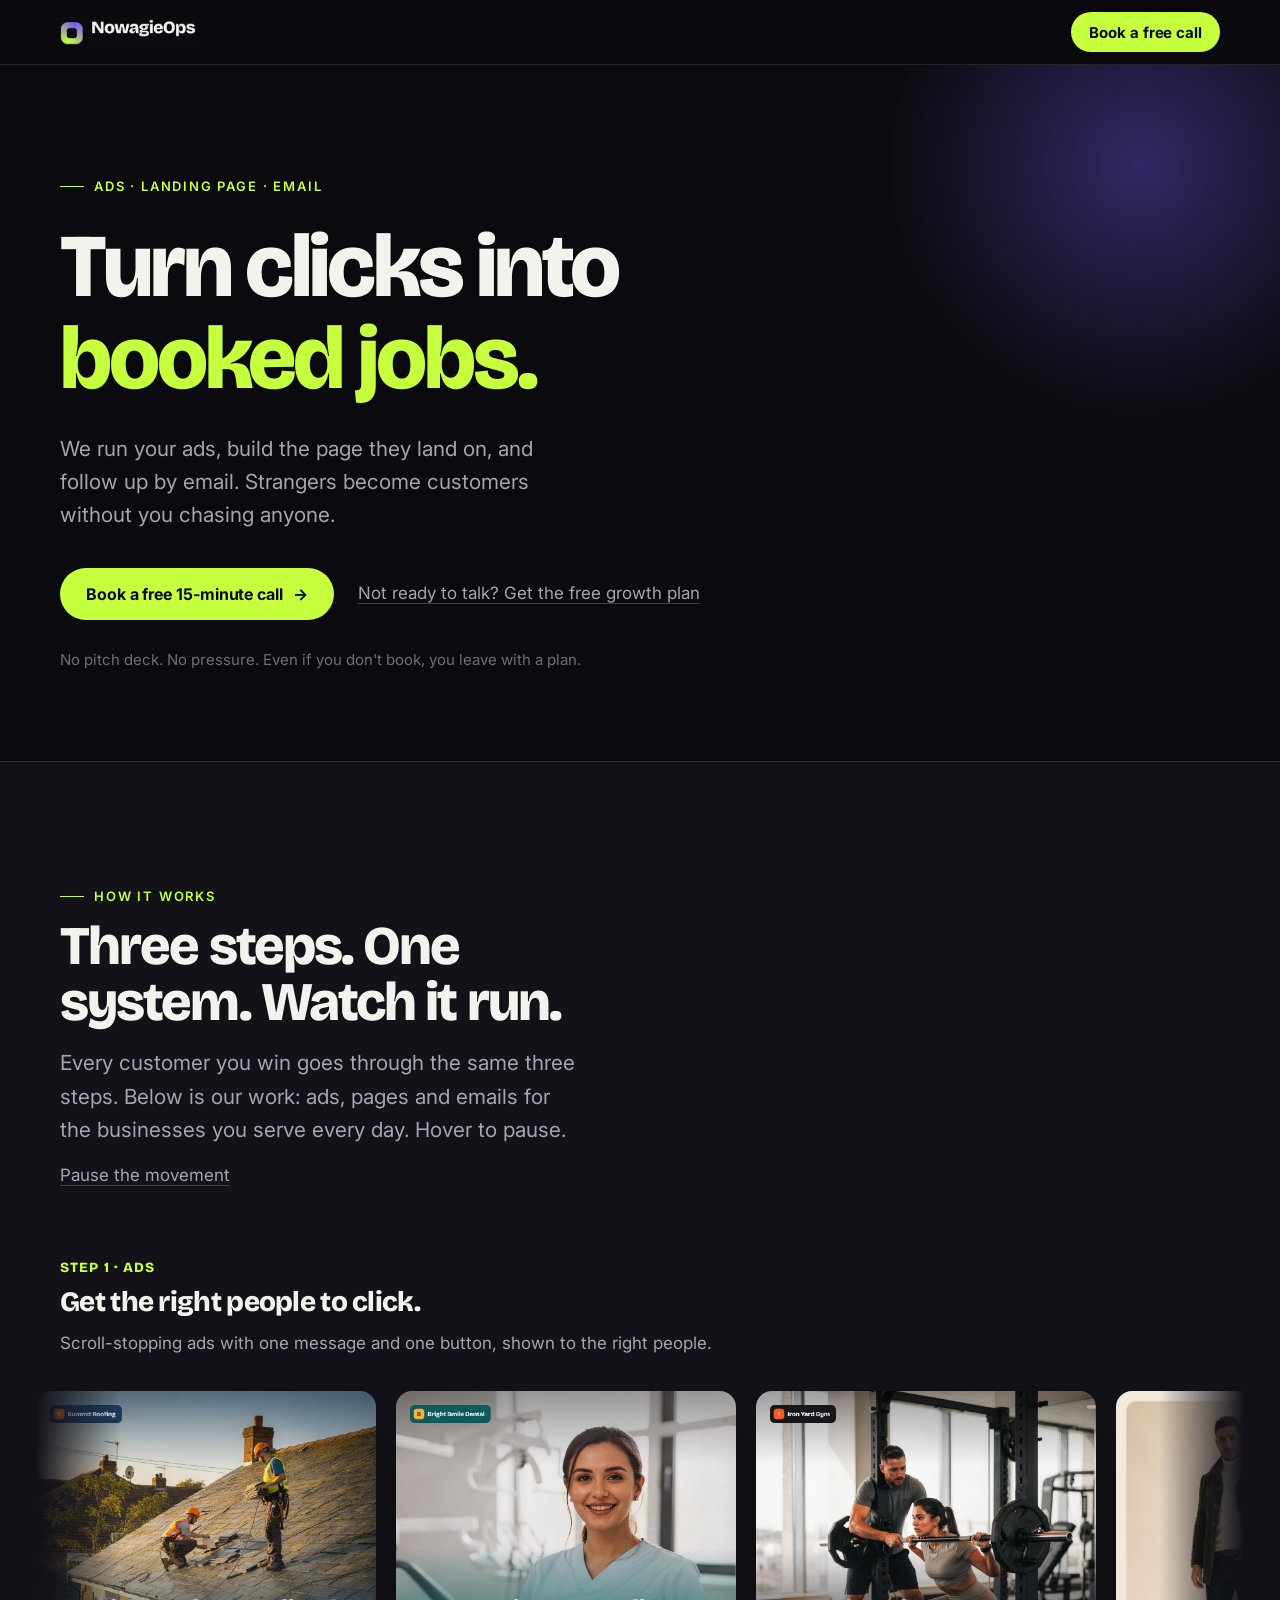
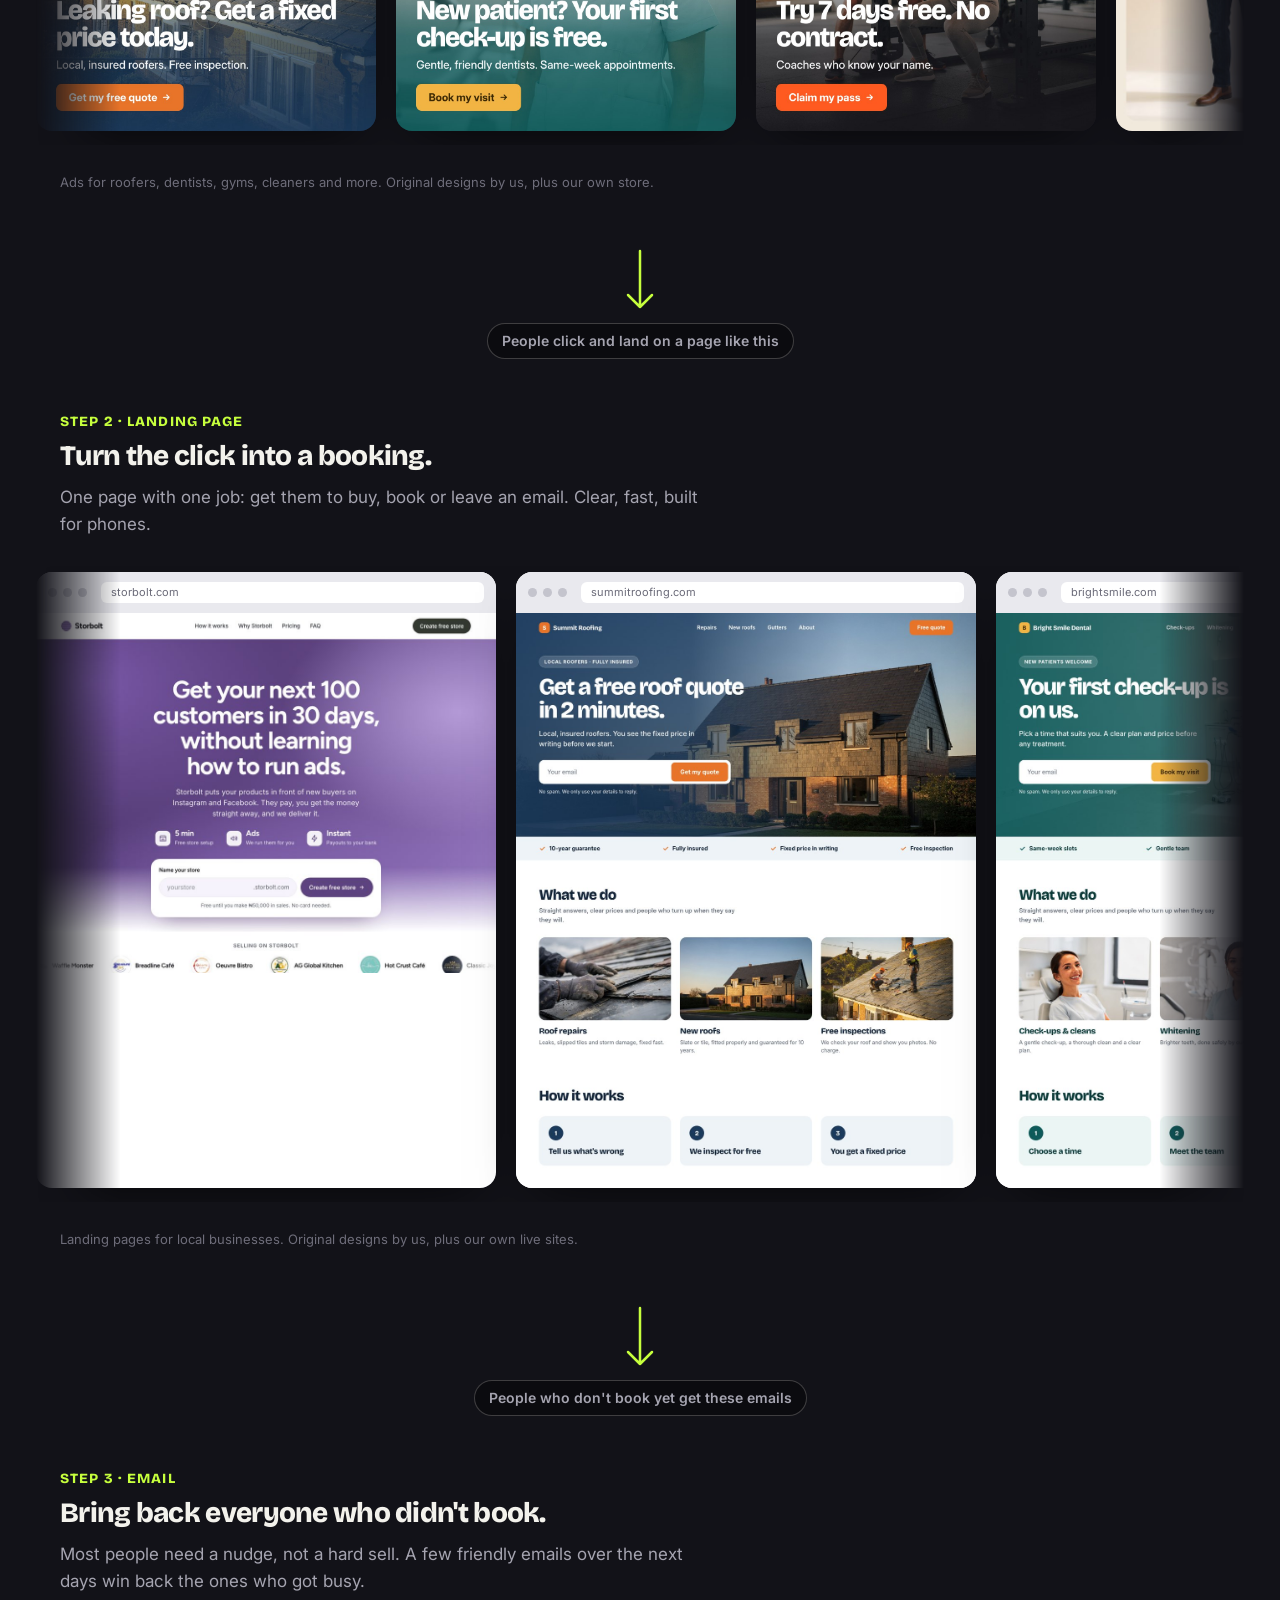
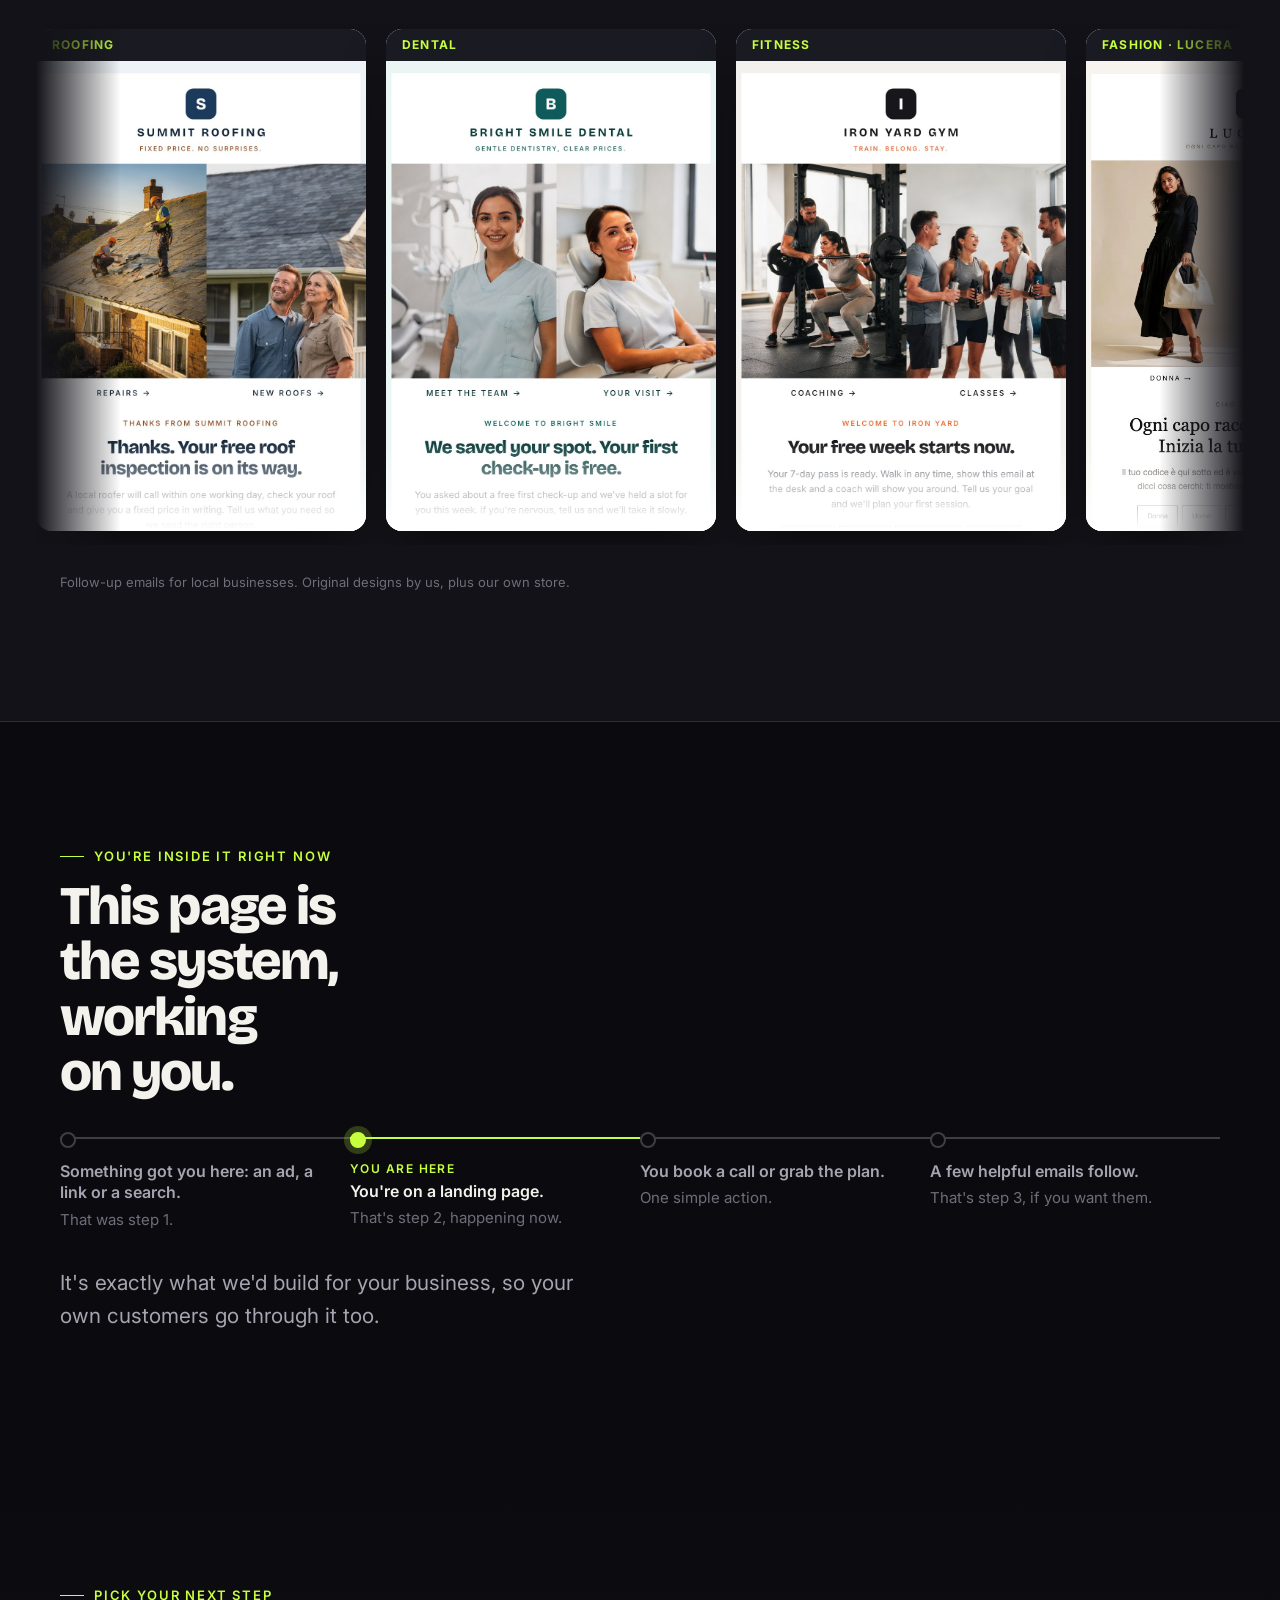
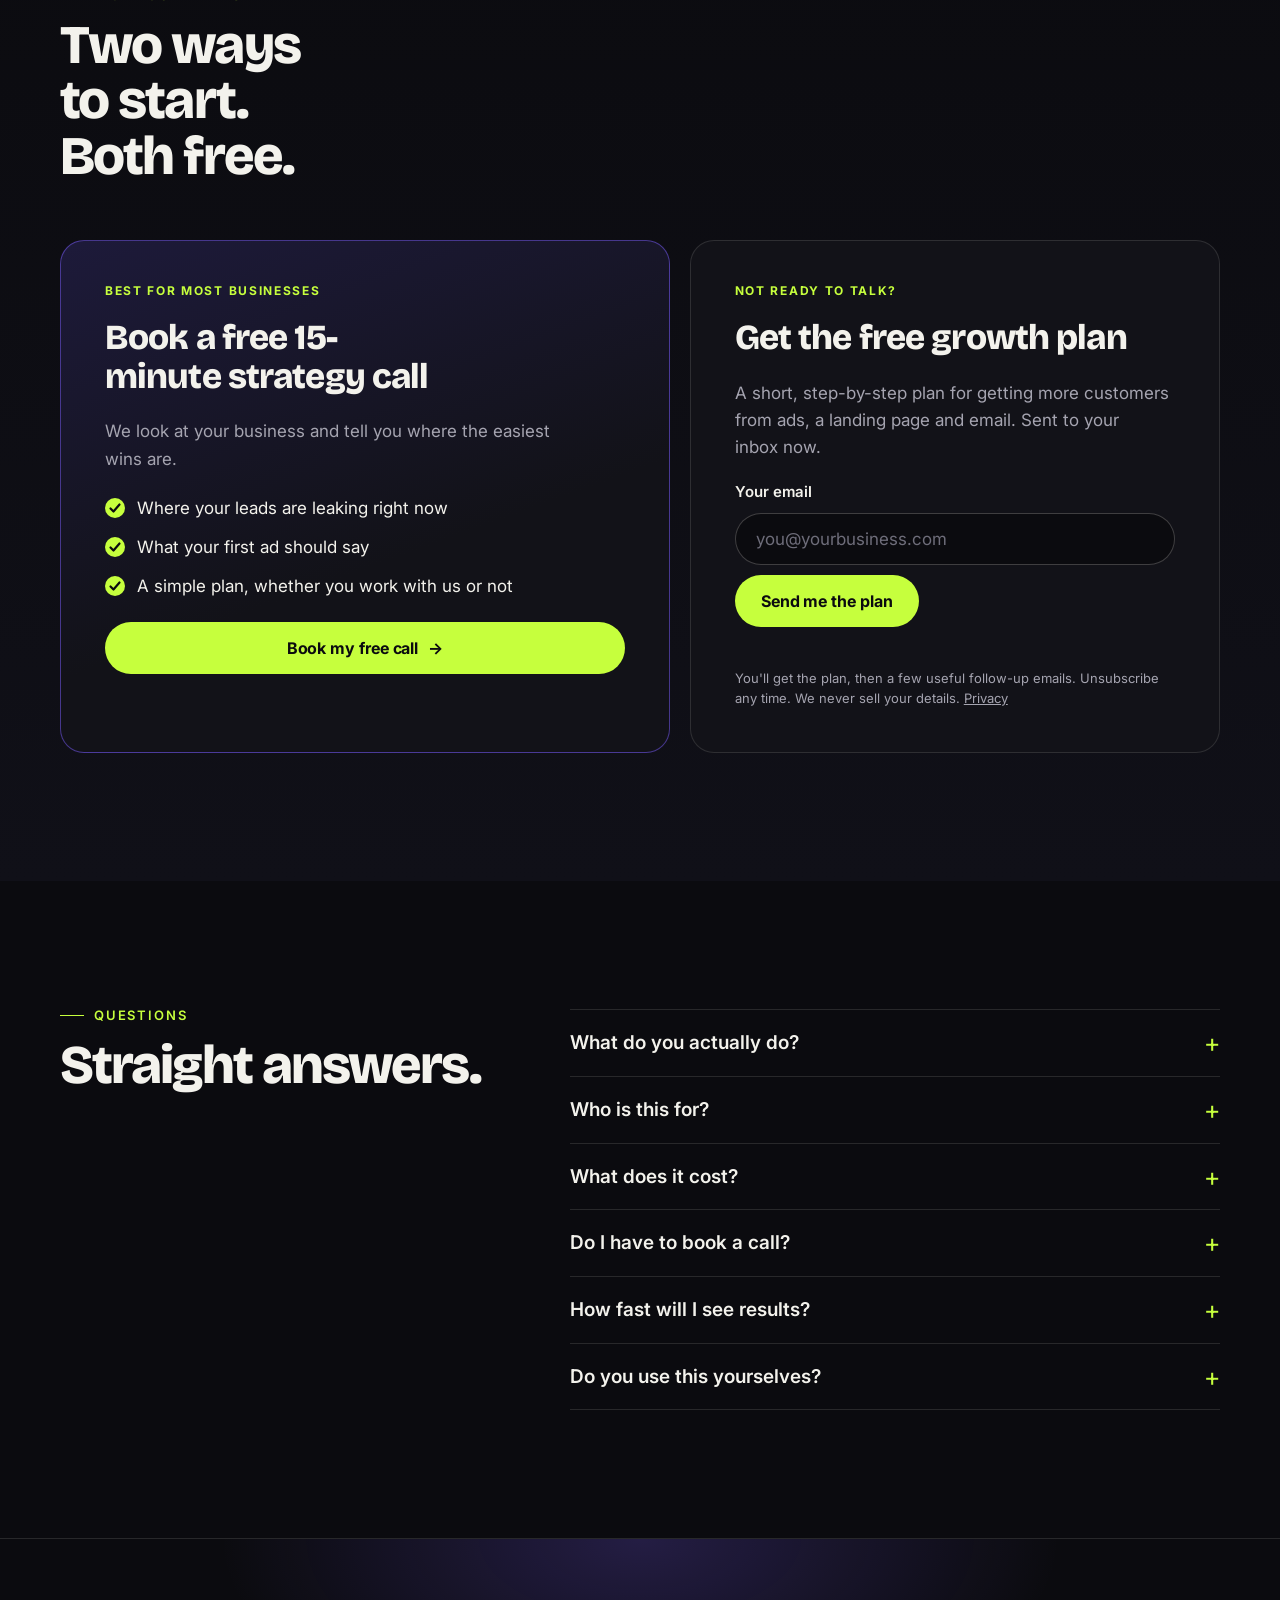
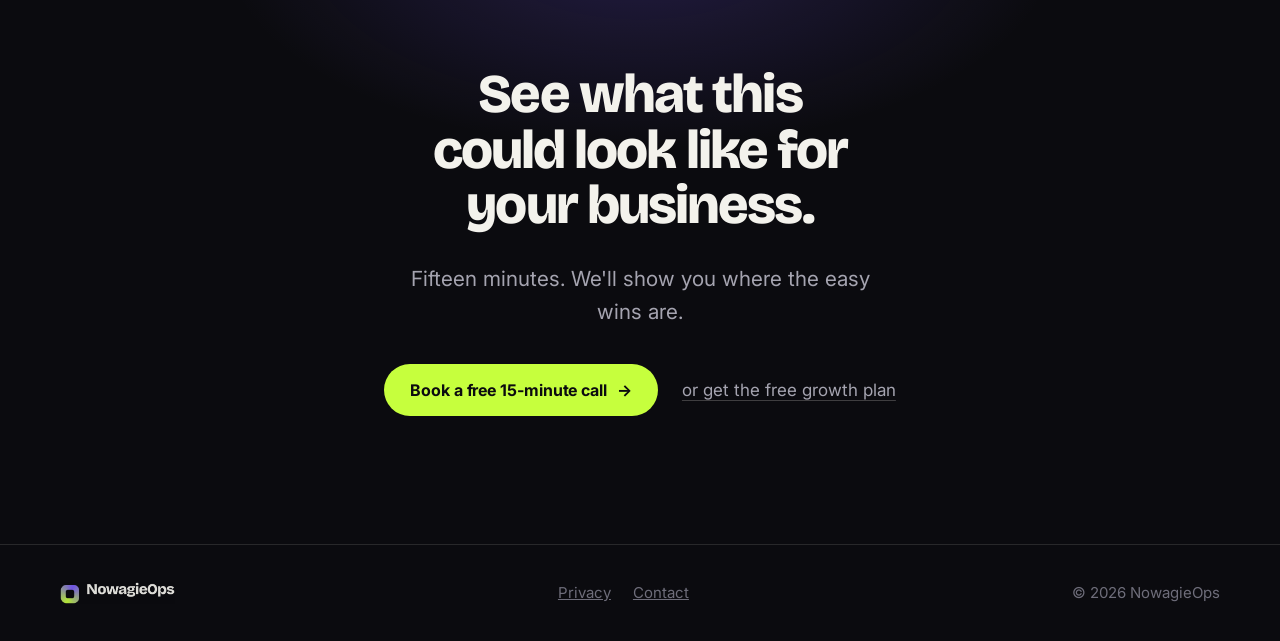
==== index.html @ a72abcc2 "Cache-bust CSS/JS/images so browsers stop getting stale cached files Co-Authored-By: Claude Sonnet 5" ====
<!doctype html>
<html lang="en">
<head>
<meta charset="utf-8">
<meta name="viewport" content="width=device-width, initial-scale=1">
<title>NowagieOps — Turn clicks into booked jobs</title>
<meta name="description" content="We run your ads, build the page people land on, and follow up by email, so strangers become booked customers. Book a free 15-minute strategy call or get the free growth plan.">
<meta name="theme-color" content="#0B0B0F">
<meta property="og:title" content="NowagieOps — Turn clicks into booked jobs">
<meta property="og:description" content="Ads, landing page and email follow-up, built as one system for local and service businesses.">
<meta property="og:type" content="website">
<meta property="og:image" content="https://nowagieops.com/assets/og.png">
<meta name="twitter:card" content="summary_large_image">
<link rel="icon" type="image/png" href="assets/favicon.png">
<link rel="apple-touch-icon" href="assets/apple-touch-icon.png">
<link rel="preload" href="assets/fonts/Bricolage.woff2" as="font" type="font/woff2" crossorigin>
<link rel="stylesheet" href="styles.css?v=20261122a">
</head>
<body>

<header class="top">
  <div class="wrap">
    <a class="logo" href="#top" aria-label="NowagieOps home"><img src="assets/logo-wide.png" alt="NowagieOps" width="136" height="26"></a>
    <button class="btn btn--lime btn--sm" data-book>Book a free call</button>
  </div>
</header>

<main id="top">

<section class="hero">
  <div class="wrap">
    <span class="eyebrow"><i></i>Ads · Landing page · Email</span>
    <h1>Turn clicks into <span class="hl">booked jobs.</span></h1>
    <p class="lede">We run your ads, build the page they land on, and follow up by email. Strangers become customers without you chasing anyone.</p>
    <div class="cta-row">
      <button class="btn btn--lime" data-book>Book a free 15-minute call <span aria-hidden="true">→</span></button>
      <a class="link" href="#plan" data-plan-link>Not ready to talk? Get the free growth plan</a>
    </div>
    <p class="micro">No pitch deck. No pressure. Even if you don't book, you leave with a plan.</p>
  </div>
</section>

<section class="flow" id="flow">
  <div class="wrap">
    <div class="flow-head rv">
      <span class="eyebrow"><i></i>How it works</span>
      <h2>Three steps. One system. Watch it run.</h2>
      <p class="lede">Every customer you win goes through the same three steps. Below is our work: ads, pages and emails for the businesses you serve every day. Hover to pause.</p>
      <button class="link motion-toggle" type="button" id="motion" aria-pressed="false">Pause the movement</button>
    </div>

    <div class="stage rv">
      <div class="stage-head">
        <span class="num">STEP 1 · ADS</span>
        <h3>Get the right people to click.</h3>
        <p>Scroll-stopping ads with one message and one button, shown to the right people.</p>
      </div>
      <div class="marquee" role="group" aria-label="Examples of ads we build"><div class="track" id="ads" style="--dur:90s"></div></div>
      <p class="fine">Ads for roofers, dentists, gyms, cleaners and more. Original designs by us, plus our own store.</p>
    </div>

    <div class="connector" aria-hidden="true">
      <svg viewBox="0 0 36 64"><path d="M18 2 V58 M6 46 L18 58 L30 46"/></svg>
      <span>People click and land on a page like this</span>
    </div>

    <div class="stage rv">
      <div class="stage-head">
        <span class="num">STEP 2 · LANDING PAGE</span>
        <h3>Turn the click into a booking.</h3>
        <p>One page with one job: get them to buy, book or leave an email. Clear, fast, built for phones.</p>
      </div>
      <div class="marquee" role="group" aria-label="Examples of landing pages we build"><div class="track" id="pages" style="--dur:105s"></div></div>
      <p class="fine">Landing pages for local businesses. Original designs by us, plus our own live sites.</p>
    </div>

    <div class="connector" aria-hidden="true">
      <svg viewBox="0 0 36 64"><path d="M18 2 V58 M6 46 L18 58 L30 46"/></svg>
      <span>People who don't book yet get these emails</span>
    </div>

    <div class="stage rv">
      <div class="stage-head">
        <span class="num">STEP 3 · EMAIL</span>
        <h3>Bring back everyone who didn't book.</h3>
        <p>Most people need a nudge, not a hard sell. A few friendly emails over the next days win back the ones who got busy.</p>
      </div>
      <div class="marquee" role="group" aria-label="Examples of follow-up emails we write"><div class="track" id="emails" style="--dur:95s"></div></div>
      <p class="fine">Follow-up emails for local businesses. Original designs by us, plus our own store.</p>
    </div>
  </div>
</section>

<section class="here">
  <div class="wrap">
    <div class="rv" style="display:grid;gap:16px;max-width:30ch">
      <span class="eyebrow"><i></i>You're inside it right now</span>
      <h2>This page is the system, working on you.</h2>
    </div>
    <ol class="trail rv">
      <li>Something got you here: an ad, a link or a search.<small>That was step 1.</small></li>
      <li class="you"><em>You are here</em>You're on a landing page.<small>That's step 2, happening now.</small></li>
      <li>You book a call or grab the plan.<small>One simple action.</small></li>
      <li>A few helpful emails follow.<small>That's step 3, if you want them.</small></li>
    </ol>
    <p class="lede rv">It's exactly what we'd build for your business, so your own customers go through it too.</p>
  </div>
</section>

<section class="offer" id="start">
  <div class="wrap">
    <div class="offer-head rv">
      <span class="eyebrow"><i></i>Pick your next step</span>
      <h2>Two ways to start. Both free.</h2>
    </div>
    <div class="offer-grid">
      <article class="card card--main rv">
        <span class="tag">Best for most businesses</span>
        <h3>Book a free 15-minute strategy call</h3>
        <p>We look at your business and tell you where the easiest wins are.</p>
        <ul class="ticks">
          <li>Where your leads are leaking right now</li>
          <li>What your first ad should say</li>
          <li>A simple plan, whether you work with us or not</li>
        </ul>
        <button class="btn btn--lime" data-book>Book my free call <span aria-hidden="true">→</span></button>
      </article>

      <article class="card rv" id="plan">
        <span class="tag">Not ready to talk?</span>
        <h3>Get the free growth plan</h3>
        <p>A short, step-by-step plan for getting more customers from ads, a landing page and email. Sent to your inbox now.</p>
        <form class="form" data-form="growth-plan" novalidate>
          <label for="email-plan">Your email</label>
          <div class="field">
            <input id="email-plan" name="email" type="email" inputmode="email" autocomplete="email" placeholder="you@yourbusiness.com" required>
            <input class="hp" type="text" name="website" tabindex="-1" autocomplete="off" aria-hidden="true">
            <button class="btn btn--lime" type="submit">Send me the plan</button>
          </div>
          <p class="err" role="alert" aria-live="polite"></p>
          <p class="fine">You'll get the plan, then a few useful follow-up emails. Unsubscribe any time. We never sell your details. <a href="privacy.html">Privacy</a></p>
        </form>
      </article>
    </div>
  </div>
</section>

<section class="faq">
  <div class="wrap">
    <div class="rv" style="display:grid;gap:16px;align-content:start">
      <span class="eyebrow"><i></i>Questions</span>
      <h2>Straight answers.</h2>
    </div>
    <div class="rv">
      <details><summary>What do you actually do?</summary><p>We run the three things that bring in customers online: the ads, the page people land on, and the emails that follow up. You get one team and one plan instead of three separate freelancers.</p></details>
      <details><summary>Who is this for?</summary><p>Local and service businesses that want more booked calls or jobs: trades, clinics, salons, coaches, cleaners, agencies and similar.</p></details>
      <details><summary>What does it cost?</summary><p>The call and the growth plan are free. If we work together, we'll quote after we understand your business, so you only pay for what fits.</p></details>
      <details><summary>Do I have to book a call?</summary><p>No. If you'd rather start on your own, the free growth plan walks you through it. Many people read it first and book later.</p></details>
      <details><summary>How fast will I see results?</summary><p>Ads can bring people in within days. The page and the emails get better over the following weeks as we learn what works. We'll be honest about what to expect on the call, and we won't promise numbers we can't back up.</p></details>
      <details><summary>Do you use this yourselves?</summary><p>Yes. We run the same system on our own brands.</p></details>
    </div>
  </div>
</section>

<section class="final">
  <div class="wrap">
    <h2>See what this could look like for your business.</h2>
    <p class="lede">Fifteen minutes. We'll show you where the easy wins are.</p>
    <div class="cta-row">
      <button class="btn btn--lime" data-book>Book a free 15-minute call <span aria-hidden="true">→</span></button>
      <a class="link" href="#plan" data-plan-link>or get the free growth plan</a>
    </div>
  </div>
</section>

</main>

<footer>
  <div class="wrap">
    <img src="assets/logo-wide.png" alt="NowagieOps" width="130" height="25">
    <nav aria-label="Footer"><a href="privacy.html">Privacy</a><a id="contact" href="mailto:hello@nowagieops.com">Contact</a></nav>
    <span>© 2026 NowagieOps</span>
  </div>
</footer>

<div class="stick" id="stick"><button class="btn btn--lime" data-book>Book a free 15-minute call</button></div>

<div class="modal" id="modal" hidden role="dialog" aria-modal="true" aria-labelledby="modal-t">
  <div class="modal-card">
    <button class="modal-x" type="button" data-close aria-label="Close">×</button>
    <span class="tag eyebrow"><i></i>Free 15-minute call</span>
    <h3 id="modal-t">Leave your email and we'll send you times.</h3>
    <form class="form" data-form="call-request" novalidate>
      <label for="email-call">Your email</label>
      <div class="field">
        <input id="email-call" name="email" type="email" inputmode="email" autocomplete="email" placeholder="you@yourbusiness.com" required>
        <input class="hp" type="text" name="website" tabindex="-1" autocomplete="off" aria-hidden="true">
        <button class="btn btn--lime" type="submit">Send me times</button>
      </div>
      <p class="err" role="alert" aria-live="polite"></p>
      <p class="fine">We'll reply with a few times that suit you. <a href="privacy.html">Privacy</a></p>
    </form>
  </div>
</div>

<script src="config.js?v=20261122a"></script>
<script src="app.js?v=20261122a" defer></script>
</body>
</html>
---- styles.css ----
/* NowagieOps — dark, calm, one bright action colour. */
@font-face { font-family: "Bricolage"; src: url("assets/fonts/Bricolage.woff2") format("woff2"); font-weight: 200 800; font-stretch: 75% 100%; font-display: swap; }
@font-face { font-family: "Inter"; src: url("assets/fonts/Inter.woff2") format("woff2"); font-weight: 100 900; font-display: swap; }

:root {
  --bg: #0B0B0F; --bg-2: #121218; --bg-3: #1A1A22;
  --line: rgba(243, 242, 236, .12); --line-2: rgba(243, 242, 236, .22);
  --text: #F3F2EC; --muted: #A5A4B0; --faint: #6E6D7A;
  --violet: #7B5CFF; --lime: #C6FF3D; --lime-ink: #0B0B0F;
  --r-s: 10px; --r-m: 16px; --r-l: 24px;
  --gutter: 24px; --max: 1160px;
  --display: "Bricolage", "Arial Black", system-ui, sans-serif;
  --body: "Inter", system-ui, -apple-system, "Segoe UI", sans-serif;
}
* { box-sizing: border-box; }
html { scroll-behavior: smooth; -webkit-text-size-adjust: 100%; }
body { margin: 0; background: var(--bg); color: var(--text); font: 400 1.0625rem/1.6 var(--body); -webkit-font-smoothing: antialiased; text-rendering: optimizeLegibility; }
img, svg { display: block; max-width: 100%; }
a { color: inherit; }
button, input { font: inherit; color: inherit; }
:focus-visible { outline: 3px solid var(--lime); outline-offset: 3px; border-radius: 6px; }
.sr { position: absolute; width: 1px; height: 1px; overflow: hidden; clip: rect(0 0 0 0); white-space: nowrap; }
.wrap { width: min(var(--max), 100% - var(--gutter) * 2); margin-inline: auto; }

/* top bar */
.top { position: sticky; top: 0; z-index: 50; backdrop-filter: blur(14px); background: rgba(11, 11, 15, .72); border-bottom: 1px solid var(--line); }
.top .wrap { display: flex; align-items: center; justify-content: space-between; height: 64px; }
.logo img { height: 26px; width: auto; }

/* buttons */
.btn { display: inline-flex; align-items: center; justify-content: center; gap: 10px; min-height: 52px; padding: 0 26px; border-radius: 999px; border: 0; cursor: pointer; text-decoration: none; font: 700 1rem/1 var(--body); letter-spacing: -.005em; transition: transform .18s ease, box-shadow .18s ease, background .18s ease; white-space: nowrap; }
.btn--lime { background: var(--lime); color: var(--lime-ink); box-shadow: 0 0 0 0 rgba(198, 255, 61, .5); }
.btn--lime:hover { transform: translateY(-2px); box-shadow: 0 10px 40px -8px rgba(198, 255, 61, .55); }
.btn--ghost { background: transparent; color: var(--text); border: 1px solid var(--line-2); }
.btn--ghost:hover { border-color: var(--text); }
.btn--sm { min-height: 40px; padding: 0 18px; font-size: .9375rem; }
.btn[disabled] { opacity: .6; cursor: wait; transform: none; }
.link { background: none; border: 0; padding: 0; cursor: pointer; color: var(--muted); text-decoration: underline; text-underline-offset: 4px; text-decoration-color: var(--line-2); }
.link:hover { color: var(--text); text-decoration-color: var(--text); }

/* type */
.eyebrow { display: inline-flex; align-items: center; gap: 10px; font: 600 .8125rem/1 var(--body); letter-spacing: .14em; text-transform: uppercase; color: var(--lime); }
.eyebrow i { width: 24px; height: 1px; background: currentColor; display: block; }
h1, h2, h3 { font-family: var(--display); font-weight: 800; letter-spacing: -.035em; line-height: 1.02; margin: 0; text-wrap: balance; }
h1 { font-size: clamp(2.7rem, 7.2vw, 5.6rem); }
h2 { font-size: clamp(2rem, 4.6vw, 3.4rem); }
h3 { font-size: clamp(1.35rem, 2.4vw, 1.75rem); letter-spacing: -.025em; line-height: 1.1; }
p { margin: 0; text-wrap: pretty; }
.lede { font-size: clamp(1.125rem, 1.7vw, 1.3rem); color: var(--muted); max-width: 40ch; }
.hl { color: var(--lime); }

section { padding-block: clamp(72px, 10vw, 128px); }

/* hero */
.hero { padding-block: clamp(56px, 9vw, 120px) clamp(48px, 7vw, 96px); position: relative; overflow: hidden; }
.hero::before { content: ""; position: absolute; width: 720px; height: 720px; right: -220px; top: -260px; background: radial-gradient(closest-side, rgba(123, 92, 255, .35), transparent 70%); pointer-events: none; }
.hero .wrap { position: relative; display: grid; gap: 28px; }
.hero h1 { max-width: 13ch; }
.cta-row { display: flex; flex-wrap: wrap; align-items: center; gap: 14px 24px; margin-top: 8px; }
.micro { font-size: .9375rem; color: var(--faint); }

/* flow */
.flow { background: var(--bg-2); border-block: 1px solid var(--line); }
.flow-head { display: grid; gap: 16px; margin-bottom: clamp(40px, 6vw, 72px); max-width: 52ch; }
.stage { display: grid; gap: 28px; }
.stage-head { display: grid; gap: 12px; max-width: 60ch; }
.stage-head .num { font: 800 .875rem/1 var(--display); letter-spacing: .08em; color: var(--lime); }
.stage-head p { color: var(--muted); }
.marquee { overflow: hidden; margin-inline: calc(var(--gutter) * -1); mask-image: linear-gradient(90deg, transparent, #000 7%, #000 93%, transparent); -webkit-mask-image: linear-gradient(90deg, transparent, #000 7%, #000 93%, transparent); }
.track { display: flex; gap: 20px; width: max-content; animation: slide var(--dur, 80s) linear infinite; padding: 6px 0 14px; }
.marquee:hover .track, .marquee:focus-within .track, .paused .track { animation-play-state: paused; }
@keyframes slide { to { transform: translateX(calc(-50% - 10px)); } }
.motion-toggle { justify-self: start; }

/* connector arrow */
.connector { display: flex; flex-direction: column; align-items: center; gap: 10px; padding-block: clamp(36px, 5vw, 56px); color: var(--lime); }
.connector svg { width: 36px; height: 64px; overflow: visible; }
.connector path { stroke: currentColor; stroke-width: 2.5; fill: none; stroke-linecap: round; stroke-linejoin: round; stroke-dasharray: 110; stroke-dashoffset: 110; transition: stroke-dashoffset 1s ease .1s; }
.connector.in path { stroke-dashoffset: 0; }
.connector span { font: 600 .875rem/1.3 var(--body); color: var(--muted); text-align: center; padding: 8px 14px; border: 1px solid var(--line-2); border-radius: 999px; background: var(--bg); }

/* mock ad */
.ad { flex: none; width: 268px; background: #fff; color: #14141a; border-radius: var(--r-m); overflow: hidden; box-shadow: 0 18px 50px -20px rgba(0, 0, 0, .7); }
.ad-top { display: flex; align-items: center; gap: 10px; padding: 12px 14px; }
.ad-av { width: 34px; height: 34px; border-radius: 50%; display: grid; place-items: center; font: 800 .875rem/1 var(--display); color: #fff; background: var(--violet); }
.ad-top b { display: block; font: 600 .875rem/1.1 var(--body); }
.ad-top small { font: 400 .75rem/1.2 var(--body); color: #6a6a78; }
.ad-img { height: 220px; padding: 22px 20px; display: flex; flex-direction: column; justify-content: flex-end; gap: 8px; }
.ad-img h4 { margin: 0; font: 800 1.65rem/1.02 var(--display); letter-spacing: -.03em; }
.ad-img p { font: 500 .875rem/1.3 var(--body); opacity: .85; }
.ad-bot { display: flex; align-items: center; justify-content: space-between; gap: 10px; padding: 12px 14px; background: #f1f1f4; }
.ad-bot span { font: 600 .8125rem/1.2 var(--body); color: #3a3a46; }
.ad-bot i { font: 700 .8125rem/1 var(--body); font-style: normal; background: #14141a; color: #fff; padding: 9px 14px; border-radius: 8px; }
.t-violet { background: var(--violet); color: #fff; }
.t-lime { background: var(--lime); color: #0B0B0F; }
.t-paper { background: #F3F2EC; color: #0B0B0F; }
.t-ink { background: #14141a; color: #F3F2EC; }
.t-mix { background: linear-gradient(160deg, #7B5CFF, #1a1450); color: #fff; }
.t-sun { background: linear-gradient(160deg, #C6FF3D, #6fd34f); color: #0B0B0F; }

/* mock landing page */
.lp { flex: none; width: 380px; background: #fff; color: #14141a; border-radius: var(--r-m); overflow: hidden; box-shadow: 0 18px 50px -20px rgba(0, 0, 0, .7); }
.lp-bar { display: flex; align-items: center; gap: 6px; padding: 10px 12px; background: #e9e9ee; }
.lp-bar i { width: 9px; height: 9px; border-radius: 50%; background: #c4c4cd; display: block; }
.lp-bar em { margin-left: 8px; flex: 1; background: #fff; border-radius: 6px; padding: 4px 10px; font: 400 .6875rem/1.2 var(--body); color: #6a6a78; font-style: normal; }
.lp-body { padding: 18px 22px 22px; display: grid; gap: 12px; }
.lp-nav { display: flex; justify-content: space-between; align-items: center; }
.lp-nav b { font: 800 .8125rem/1 var(--display); letter-spacing: -.02em; }
.lp-nav i { font: 700 .6875rem/1 var(--body); font-style: normal; background: #14141a; color: #fff; padding: 7px 10px; border-radius: 6px; }
.lp h4 { margin: 8px 0 0; font: 800 1.55rem/1.02 var(--display); letter-spacing: -.035em; }
.lp p { font: 400 .8125rem/1.45 var(--body); color: #55555f; }
.lp-form { display: flex; gap: 8px; margin-top: 2px; }
.lp-form span { flex: 1; border: 1px solid #d3d3da; border-radius: 8px; padding: 10px 12px; font: 400 .75rem/1 var(--body); color: #8a8a96; }
.lp-form b { background: var(--violet); color: #fff; border-radius: 8px; padding: 10px 14px; font: 700 .75rem/1 var(--body); display: grid; place-items: center; }
.lp-proof { display: flex; gap: 14px; font: 600 .6875rem/1 var(--body); color: #6a6a78; }
.lp-proof span::before { content: "✓ "; color: #3aa655; }

/* mock email */
.em { flex: none; width: 340px; background: #fff; color: #14141a; border-radius: var(--r-m); overflow: hidden; box-shadow: 0 18px 50px -20px rgba(0, 0, 0, .7); }
.em-day { display: flex; align-items: center; gap: 8px; padding: 10px 16px; background: var(--bg-3); color: var(--lime); font: 700 .75rem/1 var(--body); letter-spacing: .1em; text-transform: uppercase; }
.em-row { display: flex; gap: 12px; padding: 16px 16px 6px; }
.em-av { flex: none; width: 38px; height: 38px; border-radius: 50%; display: grid; place-items: center; font: 800 .9375rem/1 var(--display); color: #fff; background: var(--violet); }
.em-meta b { display: block; font: 700 .9375rem/1.25 var(--body); }
.em-meta small { font: 400 .75rem/1.3 var(--body); color: #6a6a78; }
.em p { padding: 4px 16px 18px 66px; font: 400 .8125rem/1.5 var(--body); color: #55555f; }

/* you are here */
.here .wrap { display: grid; gap: 36px; }
.trail { list-style: none; margin: 0; padding: 0; display: grid; grid-template-columns: repeat(4, 1fr); gap: 0; counter-reset: s; }
.trail li { position: relative; padding: 22px 18px 0 0; font: 600 1rem/1.35 var(--body); color: var(--muted); border-top: 2px solid var(--line-2); counter-increment: s; }
.trail li::before { content: ""; position: absolute; top: -7px; left: 0; width: 12px; height: 12px; border-radius: 50%; background: var(--bg); border: 2px solid var(--line-2); }
.trail li small { display: block; margin-top: 6px; font-weight: 400; font-size: .9375rem; color: var(--faint); }
.trail li.you { color: var(--text); border-top-color: var(--lime); }
.trail li.you::before { background: var(--lime); border-color: var(--lime); box-shadow: 0 0 0 6px rgba(198, 255, 61, .2); }
.trail li.you em { font-style: normal; font-size: .75rem; letter-spacing: .12em; text-transform: uppercase; color: var(--lime); display: block; margin-bottom: 4px; }

/* offer */
.offer { background: linear-gradient(180deg, var(--bg), #101018); }
.offer-head { display: grid; gap: 16px; max-width: 24ch; margin-bottom: clamp(36px, 5vw, 56px); }
.offer-grid { display: grid; grid-template-columns: 1.15fr 1fr; gap: 20px; align-items: stretch; }
.card { background: var(--bg-2); border: 1px solid var(--line); border-radius: var(--r-l); padding: clamp(28px, 4vw, 44px); display: grid; gap: 22px; align-content: start; }
.card--main { background: linear-gradient(160deg, #1d1a3a, #121218 60%); border-color: rgba(123, 92, 255, .5); }
.card .tag { font: 700 .75rem/1 var(--body); letter-spacing: .14em; text-transform: uppercase; color: var(--lime); }
.card h3 { font-size: clamp(1.6rem, 3vw, 2.2rem); }
.card p { color: var(--muted); }
.ticks { list-style: none; margin: 0; padding: 0; display: grid; gap: 12px; }
.ticks li { display: flex; gap: 12px; color: var(--text); }
.ticks li::before { content: ""; flex: none; width: 20px; height: 20px; margin-top: 3px; border-radius: 50%; background: var(--lime) url("data:image/svg+xml,%3Csvg xmlns='http://www.w3.org/2000/svg' viewBox='0 0 20 20'%3E%3Cpath d='M5.5 10.5l3 3 6-7' fill='none' stroke='%230B0B0F' stroke-width='2.2' stroke-linecap='round' stroke-linejoin='round'/%3E%3C/svg%3E") center / 100% no-repeat; }
.form { display: grid; gap: 12px; }
.form label { font: 600 .9375rem/1.2 var(--body); }
.field { display: flex; gap: 10px; flex-wrap: wrap; }
.field input[type=email] { flex: 1 1 220px; min-height: 52px; padding: 0 20px; border-radius: 999px; border: 1px solid var(--line-2); background: var(--bg); color: var(--text); }
.field input[type=email]::placeholder { color: var(--faint); }
.field input[type=email]:focus-visible { border-color: var(--lime); outline-offset: 2px; }
.hp { position: absolute; left: -9999px; }
.fine { font-size: .8125rem; line-height: 1.5; color: var(--faint); }
.fine a { color: var(--muted); }
.err { color: #ff8f8f; font-size: .9375rem; min-height: 1.2em; }
.ok { display: grid; gap: 10px; padding: 18px 20px; border-radius: var(--r-m); background: rgba(198, 255, 61, .1); border: 1px solid rgba(198, 255, 61, .4); }
.ok b { color: var(--lime); font: 800 1.1rem/1.2 var(--display); }

/* faq */
.faq .wrap { display: grid; grid-template-columns: .8fr 1.2fr; gap: clamp(32px, 6vw, 96px); }
details { border-top: 1px solid var(--line); padding: 20px 0; }
details:last-child { border-bottom: 1px solid var(--line); }
summary { cursor: pointer; list-style: none; display: flex; justify-content: space-between; gap: 20px; font: 600 1.1875rem/1.35 var(--body); }
summary::-webkit-details-marker { display: none; }
summary::after { content: "+"; font: 400 1.6rem/1 var(--body); color: var(--lime); transition: transform .2s; }
details[open] summary::after { transform: rotate(45deg); }
details p { margin-top: 12px; color: var(--muted); max-width: 60ch; }

/* final */
.final { text-align: center; border-top: 1px solid var(--line); background: radial-gradient(600px 300px at 50% 0, rgba(123, 92, 255, .22), transparent 70%); }
.final .wrap { display: grid; gap: 28px; justify-items: center; }
.final h2 { max-width: 16ch; }
.final .lede { margin-inline: auto; }
.final .cta-row { justify-content: center; }

footer { border-top: 1px solid var(--line); padding-block: 36px; color: var(--faint); font-size: .9375rem; }
footer .wrap { display: flex; flex-wrap: wrap; gap: 16px 32px; align-items: center; justify-content: space-between; }
footer img { height: 22px; width: auto; opacity: .9; }
footer nav { display: flex; gap: 22px; }

/* sticky mobile bar + modal */
.stick { position: fixed; inset: auto 0 0 0; z-index: 60; padding: 12px var(--gutter) calc(12px + env(safe-area-inset-bottom)); background: rgba(11, 11, 15, .92); backdrop-filter: blur(14px); border-top: 1px solid var(--line); display: none; transform: translateY(110%); transition: transform .3s ease; }
.stick.show { transform: none; }
.stick .btn { width: 100%; }
.modal { position: fixed; inset: 0; z-index: 100; display: grid; place-items: center; padding: 16px; background: rgba(5, 5, 8, .7); backdrop-filter: blur(6px); }
.modal[hidden] { display: none; }
.modal-card { position: relative; width: min(520px, 100%); background: var(--bg-2); border: 1px solid var(--line-2); border-radius: var(--r-l); padding: clamp(24px, 4vw, 40px); display: grid; gap: 18px; }
.modal-x { position: absolute; top: 12px; right: 12px; width: 40px; height: 40px; border-radius: 50%; border: 1px solid var(--line-2); background: none; cursor: pointer; font-size: 1.4rem; line-height: 1; }

/* reveal */
.rv { opacity: 0; transform: translateY(18px); transition: opacity .7s ease, transform .7s ease; }
.rv.in { opacity: 1; transform: none; }

@media (max-width: 880px) {
  .offer-grid, .faq .wrap { grid-template-columns: 1fr; }
  .trail { grid-template-columns: 1fr 1fr; row-gap: 28px; }
  .stick { display: block; }
  body { padding-bottom: 76px; }
  .ad { width: 236px; } .ad-img { height: 190px; } .ad-img h4 { font-size: 1.4rem; }
  .lp { width: 320px; } .lp h4 { font-size: 1.3rem; }
  .em { width: 300px; }
}
@media (max-width: 520px) {
  .btn { width: 100%; }
  .cta-row { flex-direction: column; align-items: stretch; }
  .cta-row .link { text-align: center; }
  .top .btn { width: auto; }
  .trail { grid-template-columns: 1fr; }
}
@media (prefers-reduced-motion: reduce) {
  html { scroll-behavior: auto; }
  .track { animation: none; overflow-x: auto; scroll-snap-type: x proximity; padding-inline: var(--gutter); }
  .track > * { scroll-snap-align: start; }
  .marquee { overflow-x: auto; mask-image: none; -webkit-mask-image: none; margin-inline: 0; }
  .track .dup { display: none; }
  .rv { opacity: 1; transform: none; transition: none; }
  .connector path { stroke-dashoffset: 0; transition: none; }
  .motion-toggle { display: none; }
}

/* real work */
.shot { flex: none; margin: 0; position: relative; border-radius: var(--r-m); overflow: hidden; box-shadow: 0 18px 50px -20px rgba(0,0,0,.7); background: #1a1a22; align-self: center; }
.shot img { display: block; width: 100%; height: 100%; object-fit: cover; }
.shot--story { width: 250px; aspect-ratio: 9 / 16; }
.shot--sq { width: 340px; aspect-ratio: 1; }
.shot figcaption { display: none; position: absolute; left: 10px; top: 10px; font: 600 .6875rem/1 var(--body); letter-spacing: .06em; text-transform: uppercase; color: #fff; background: rgba(11,11,15,.7); padding: 6px 9px; border-radius: 999px; }
.lp { margin: 0; width: 460px; }
.lp img { display: block; width: 100%; height: auto; }
.em--shot { margin: 0; width: 330px; }
.em-crop { height: 470px; overflow: hidden; position: relative; background: #fff; }
.em-crop img { display: block; width: 100%; height: auto; }
.em-crop::after { content: ""; position: absolute; inset: auto 0 0 0; height: 90px; background: linear-gradient(transparent, #fff); }
.proof-note { color: var(--lime); font-weight: 600; }
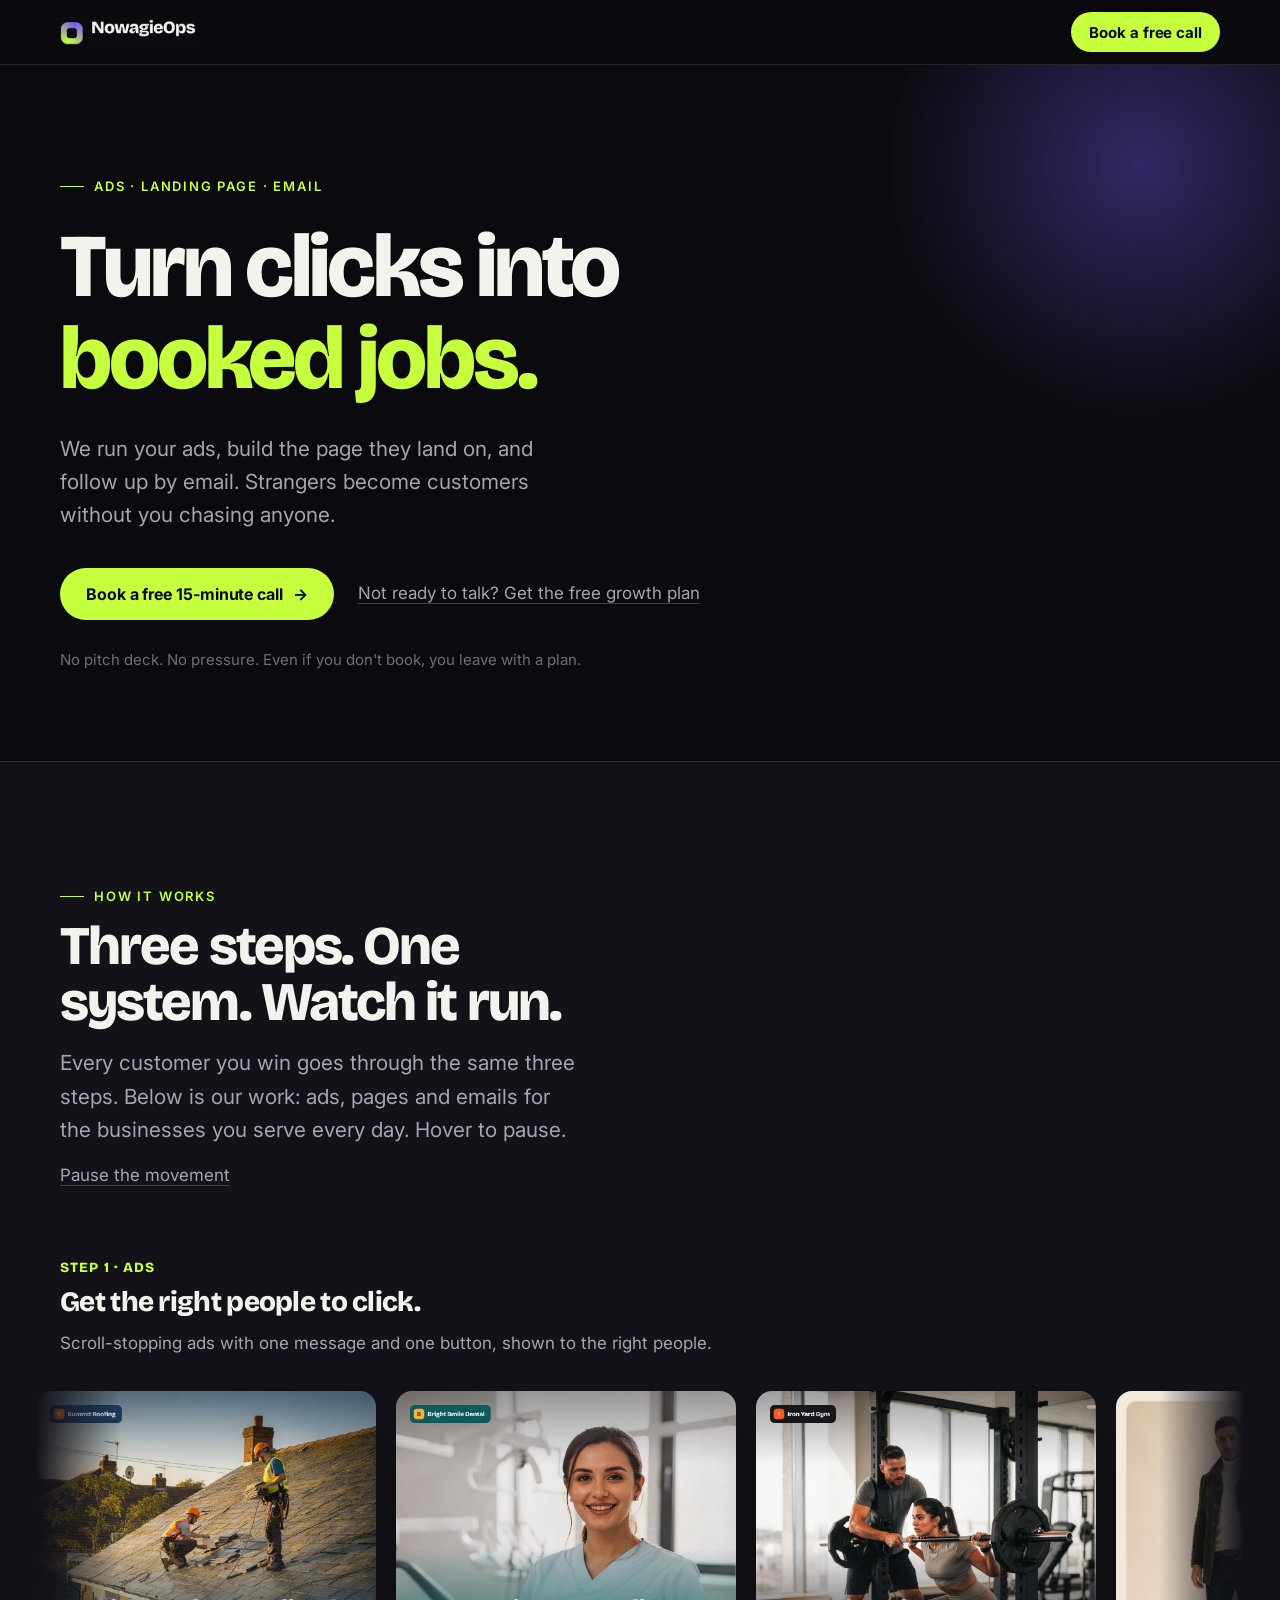
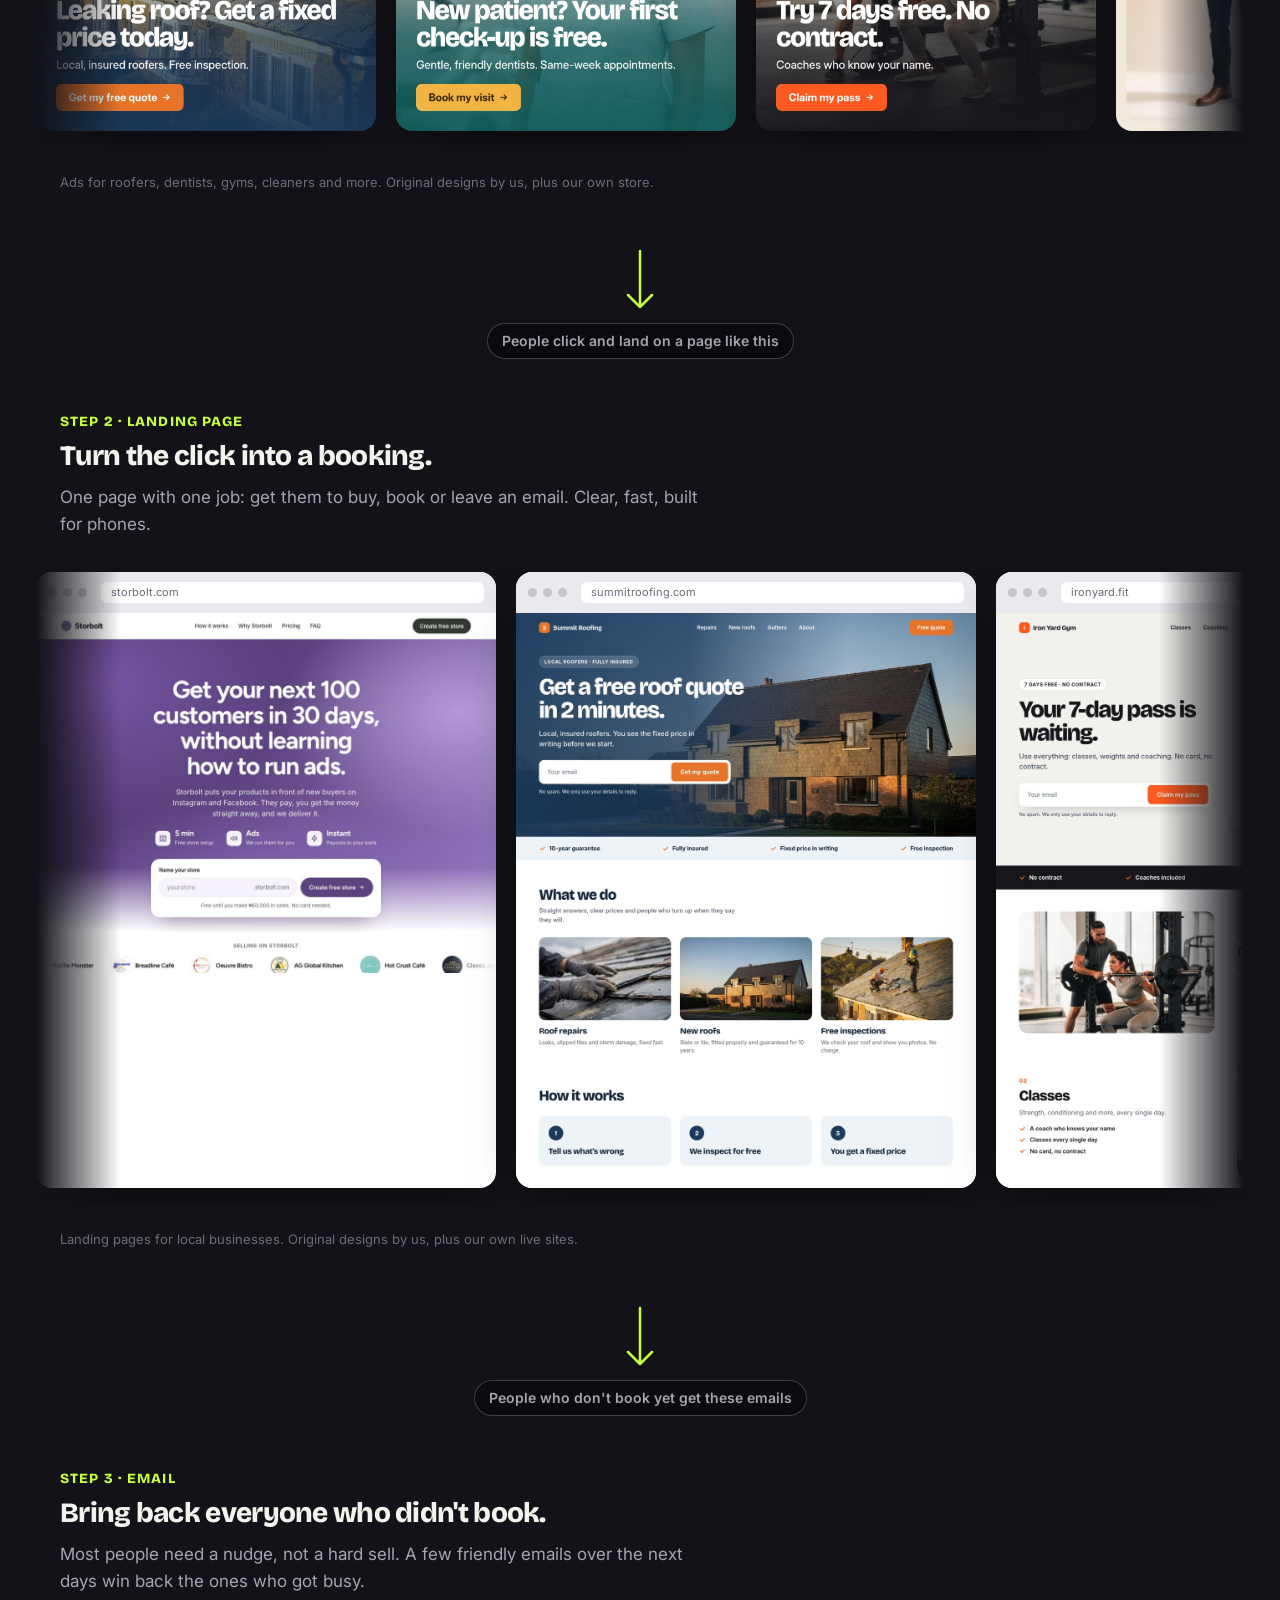
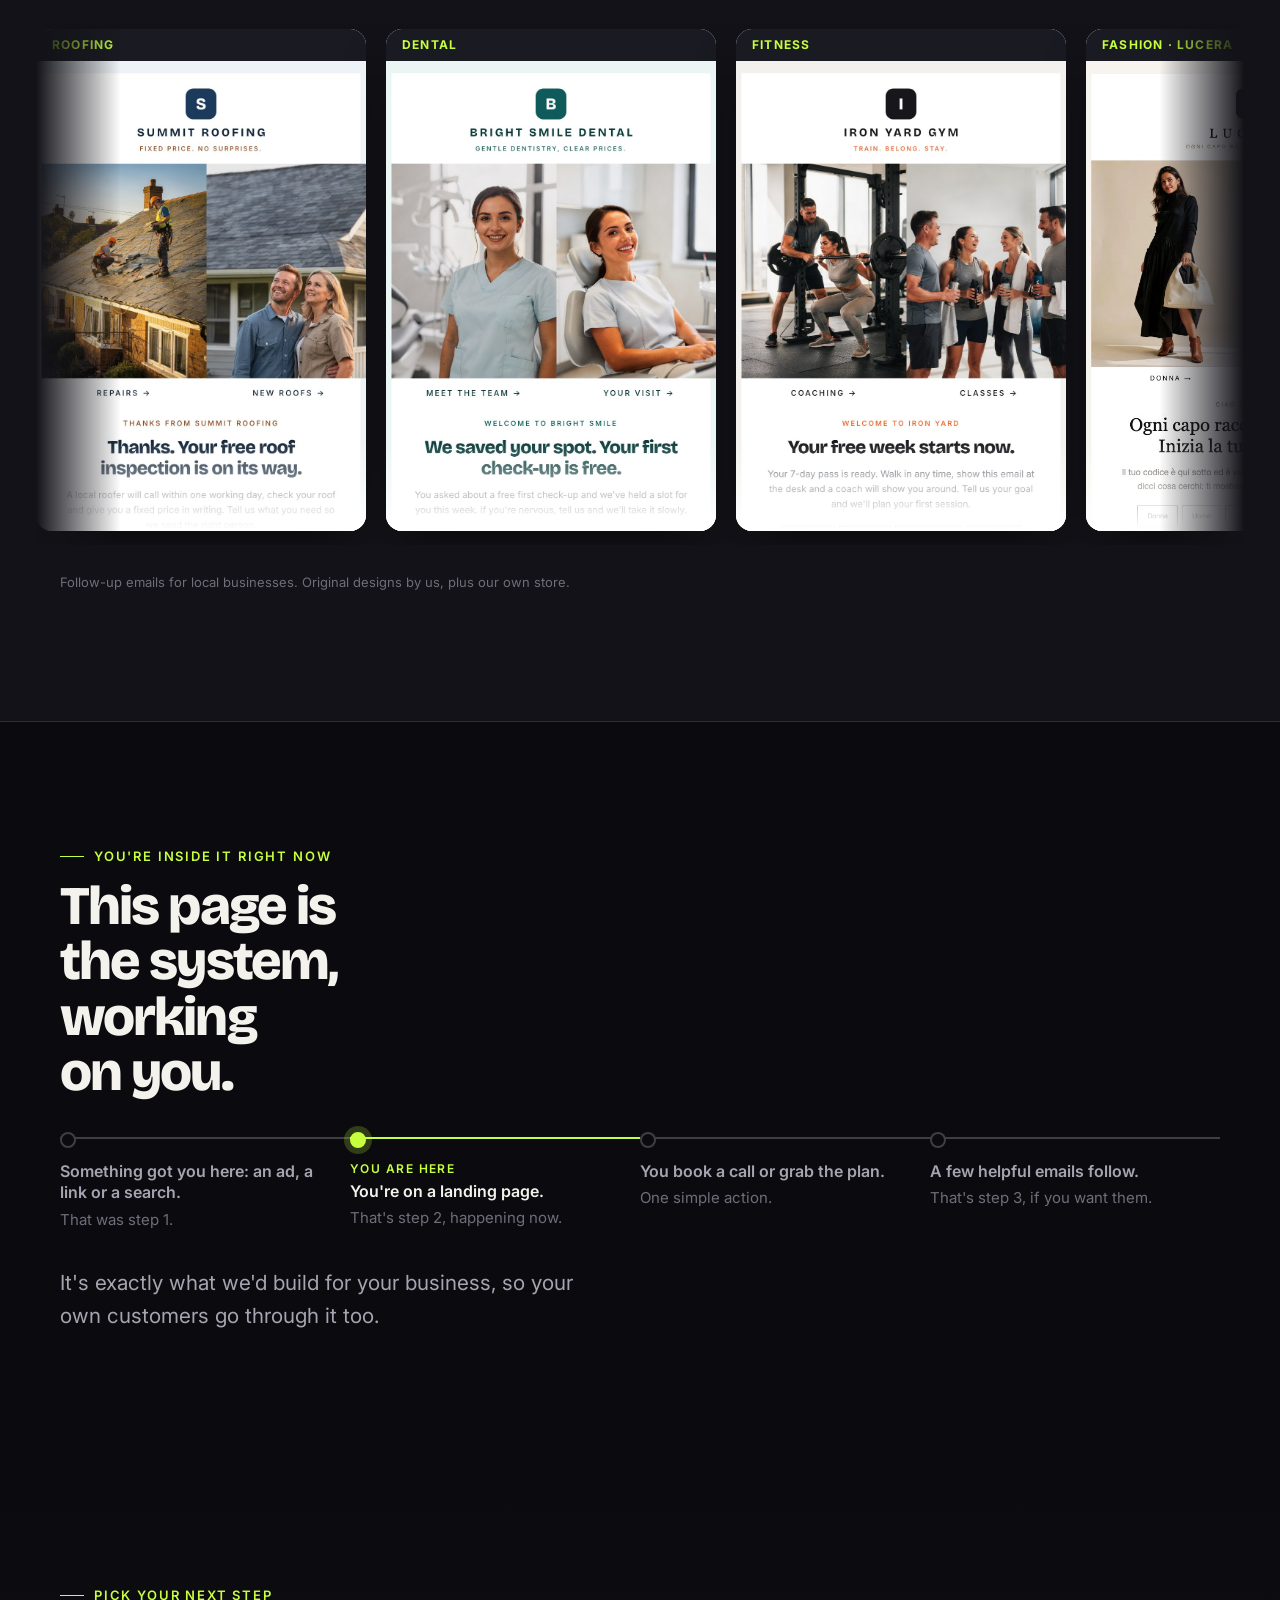
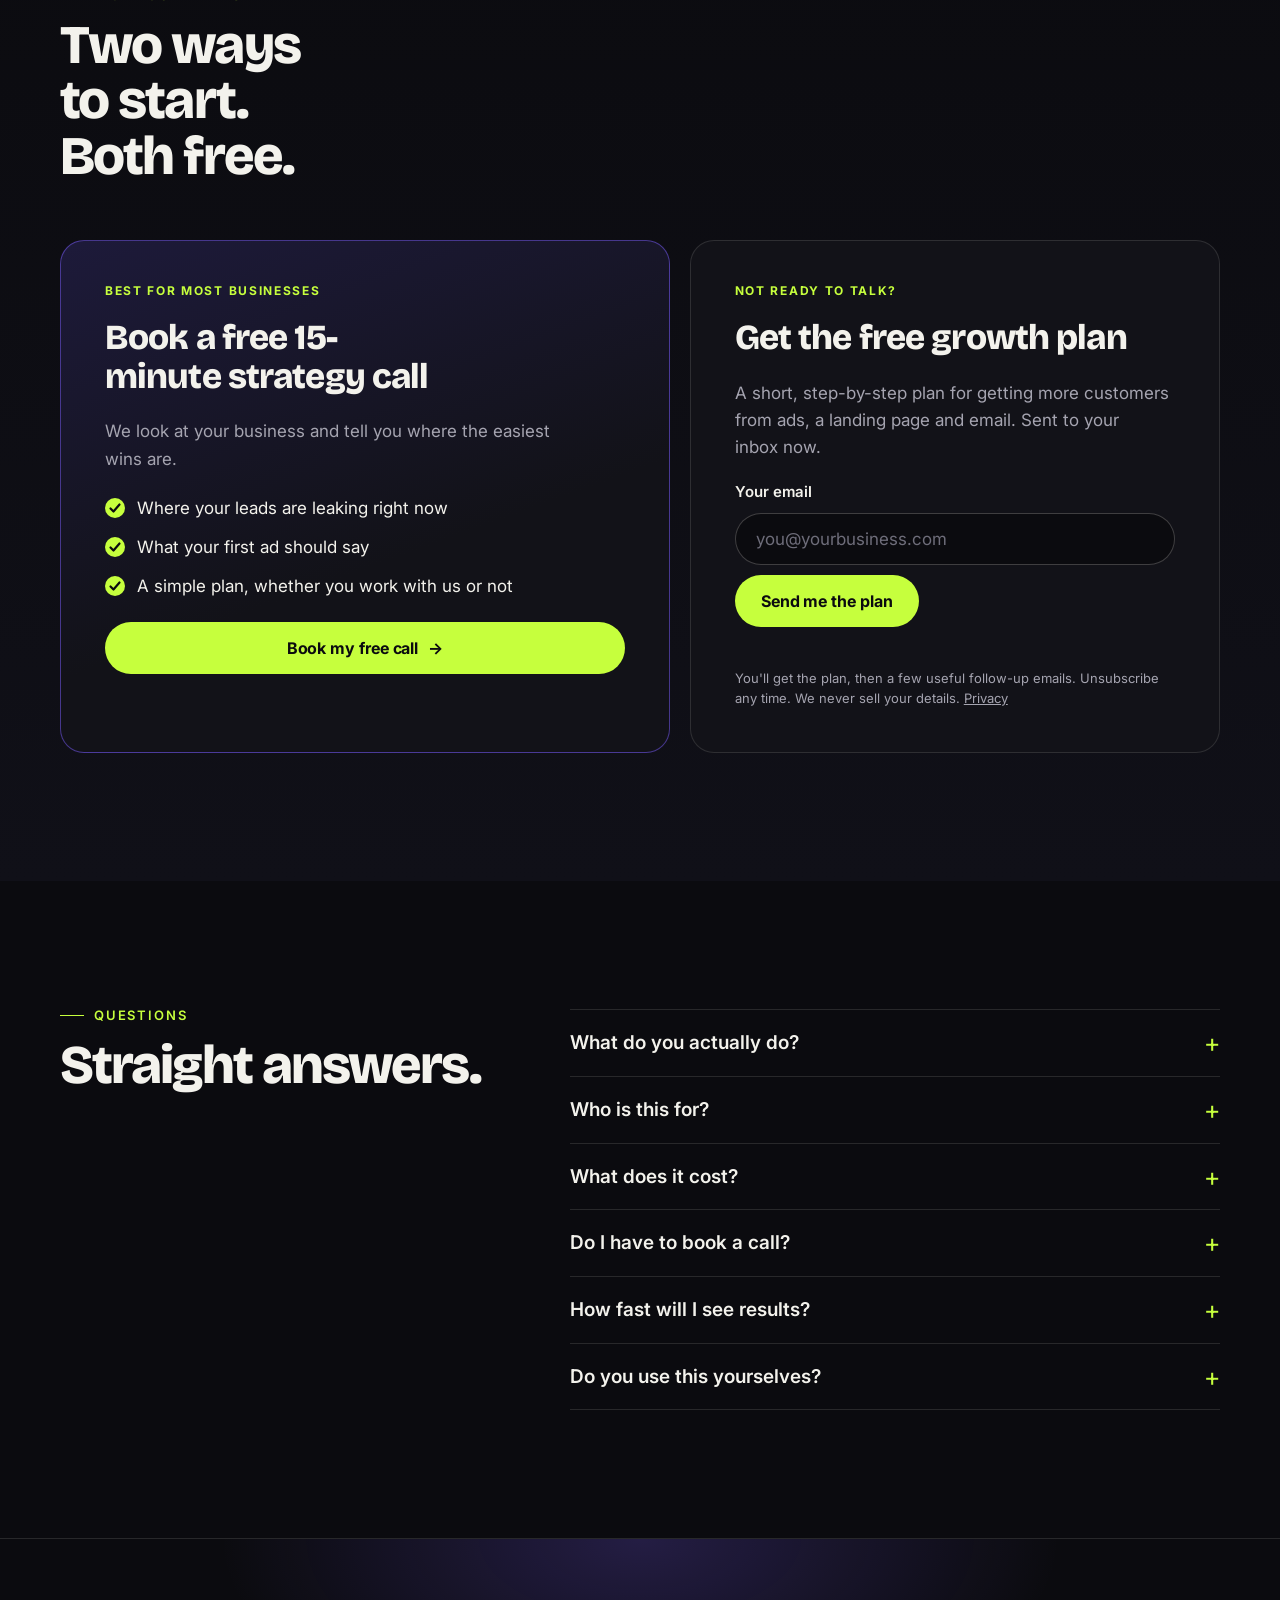
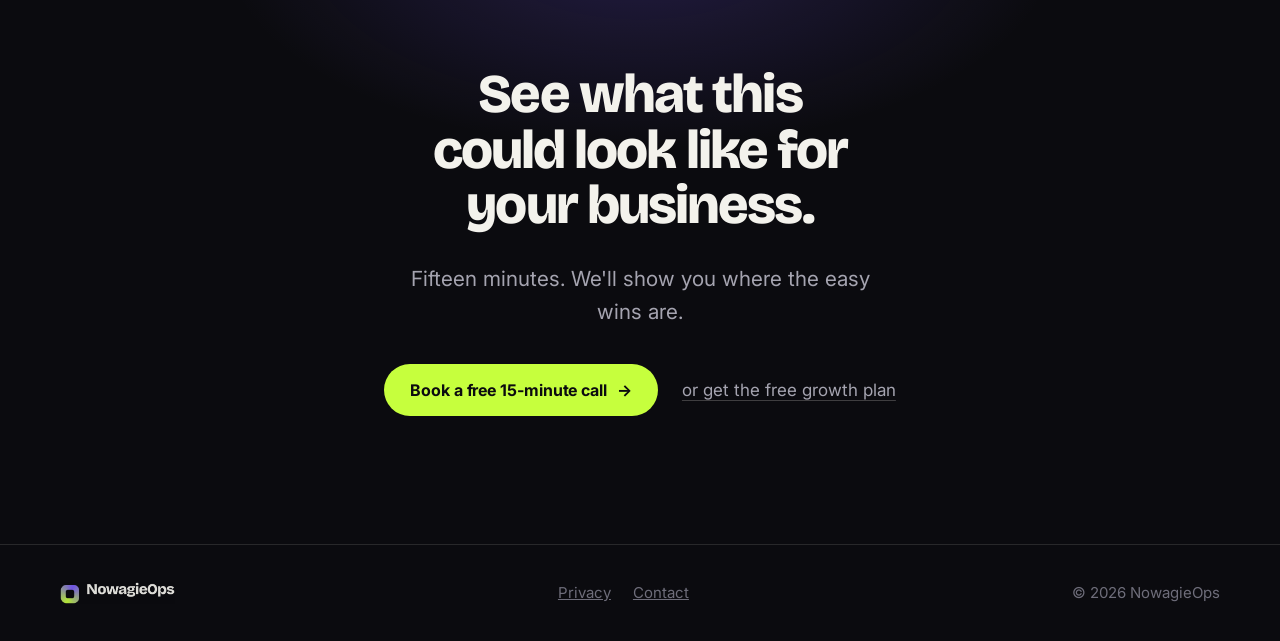
==== commit dce4de72: "Landing pages: three distinct designs, Lucera page removed from the pages row Co-Authored-By: Claude" ====
--- a/index.html
+++ b/index.html
@@ -14,7 +14,7 @@
 <link rel="icon" type="image/png" href="assets/favicon.png">
 <link rel="apple-touch-icon" href="assets/apple-touch-icon.png">
 <link rel="preload" href="assets/fonts/Bricolage.woff2" as="font" type="font/woff2" crossorigin>
-<link rel="stylesheet" href="styles.css?v=20261122a">
+<link rel="stylesheet" href="styles.css?v=20261122b">
 </head>
 <body>
 
@@ -203,7 +203,7 @@
   </div>
 </div>
 
-<script src="config.js?v=20261122a"></script>
-<script src="app.js?v=20261122a" defer></script>
+<script src="config.js?v=20261122b"></script>
+<script src="app.js?v=20261122b" defer></script>
 </body>
 </html>
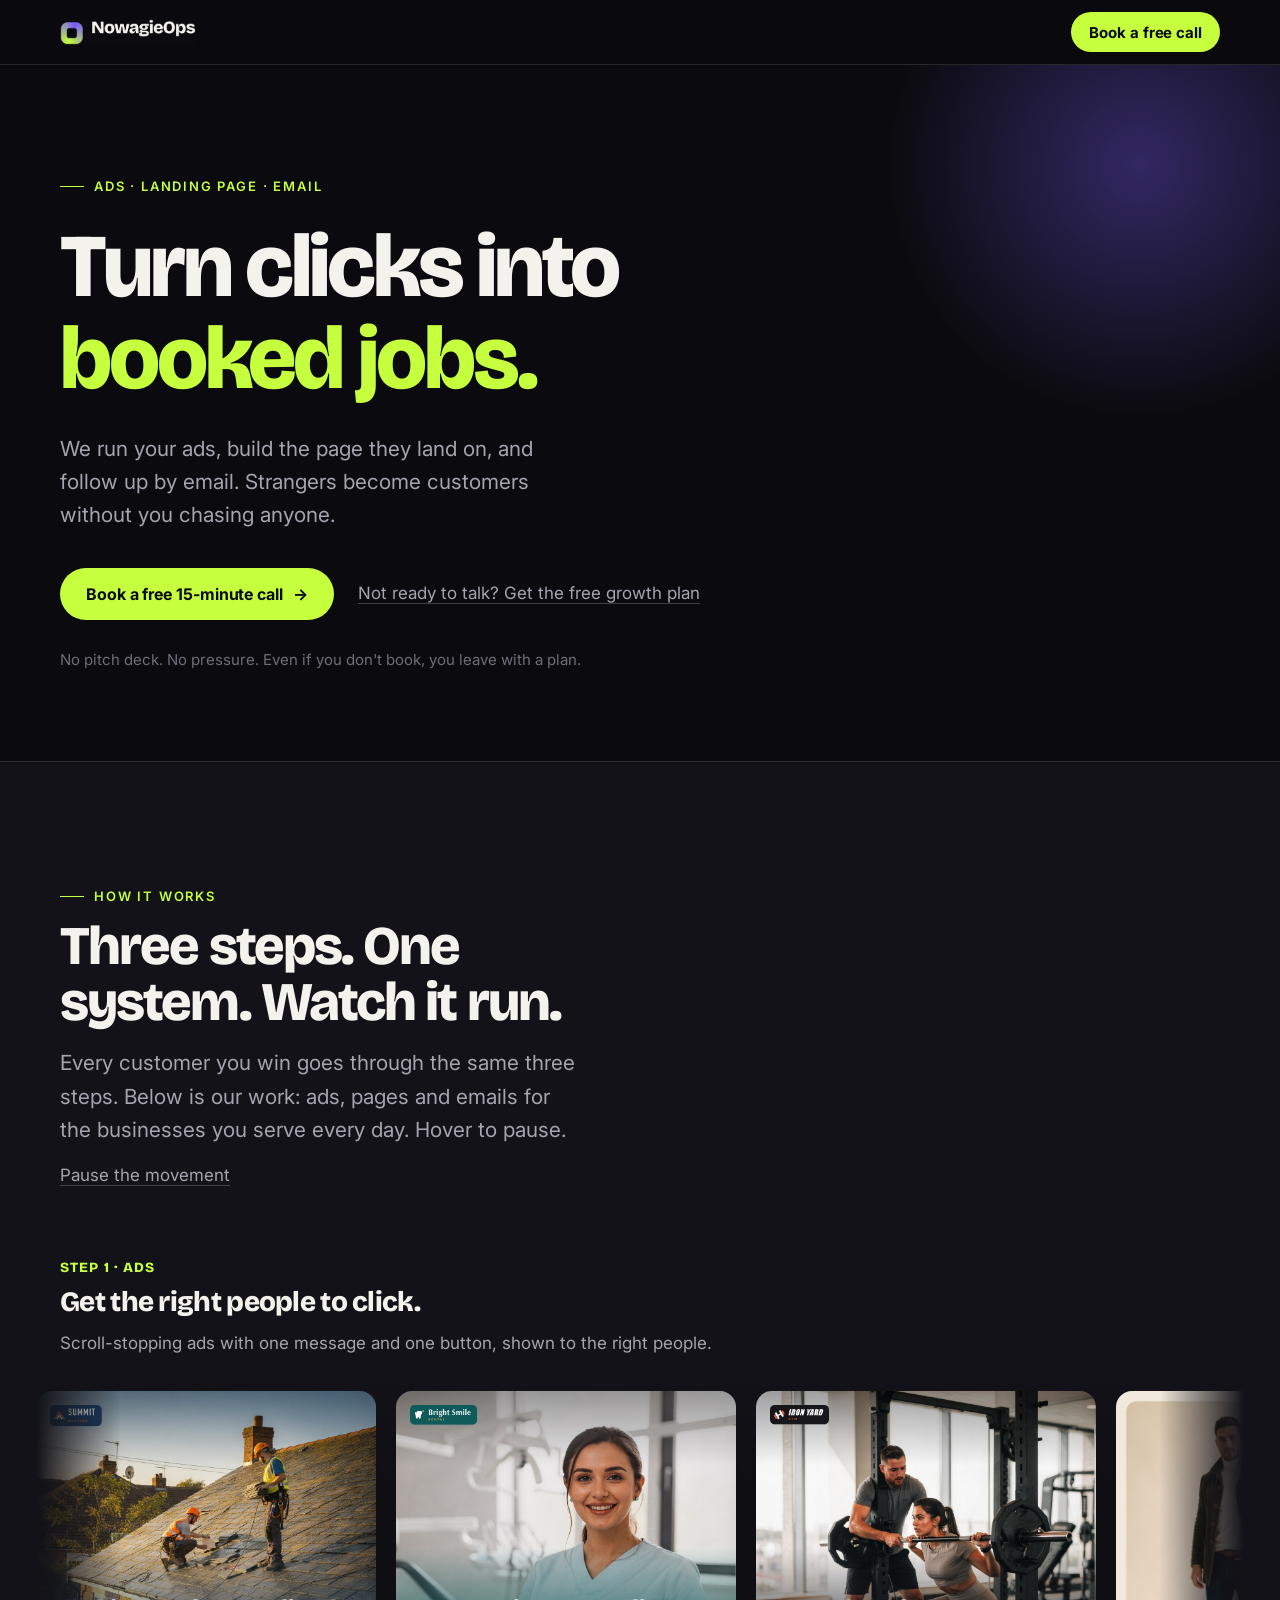
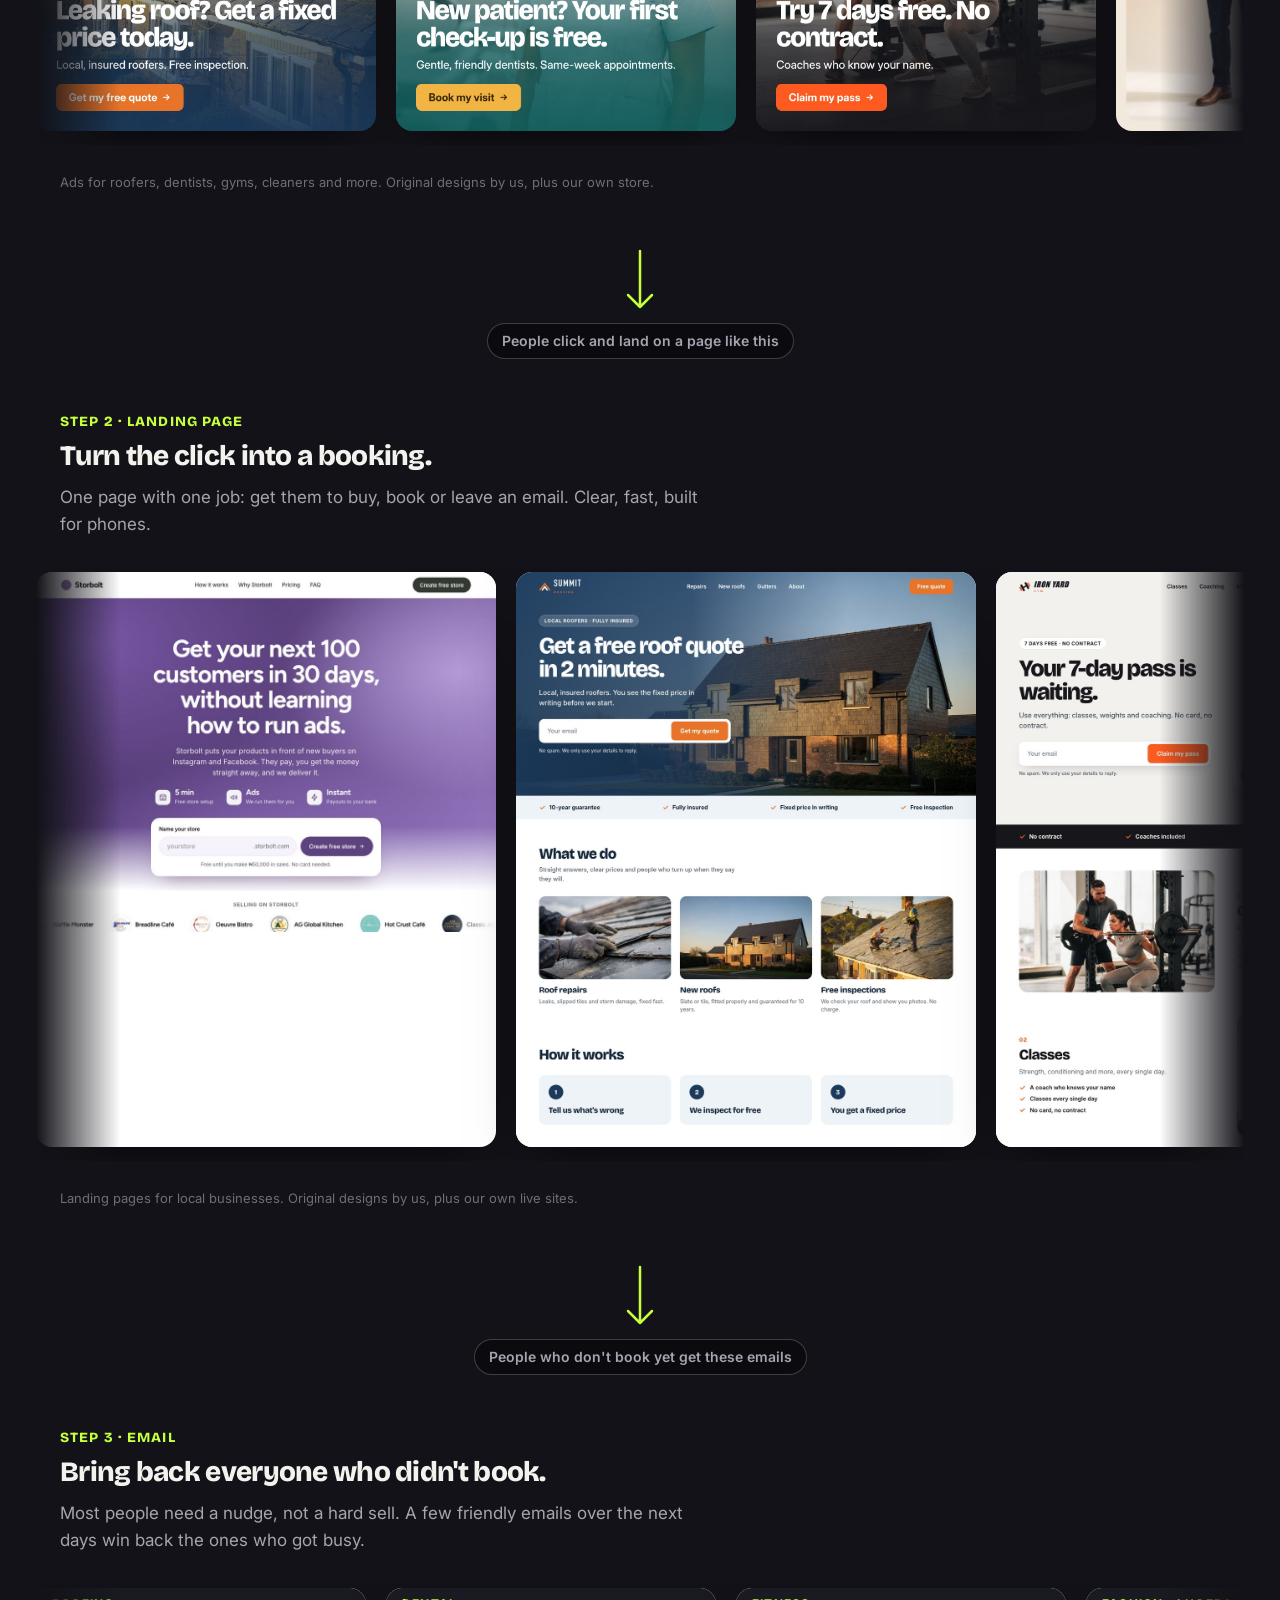
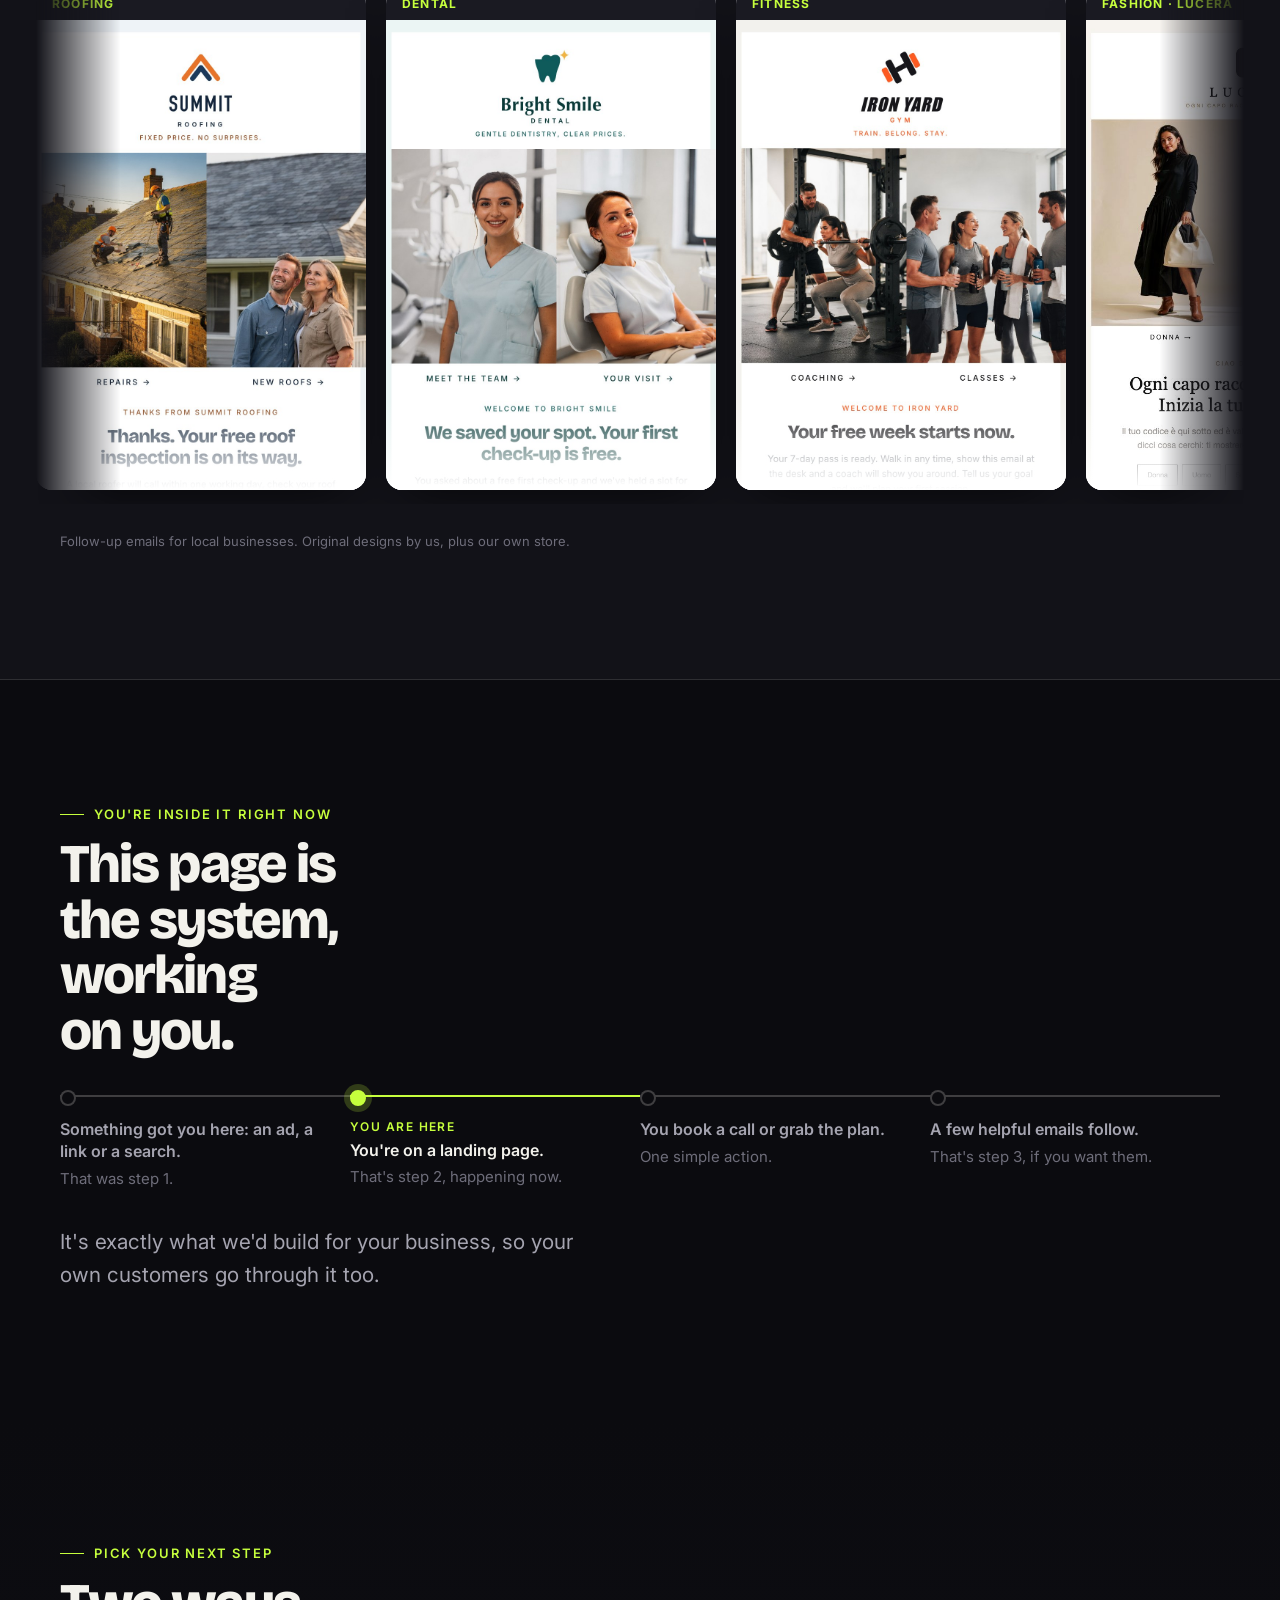
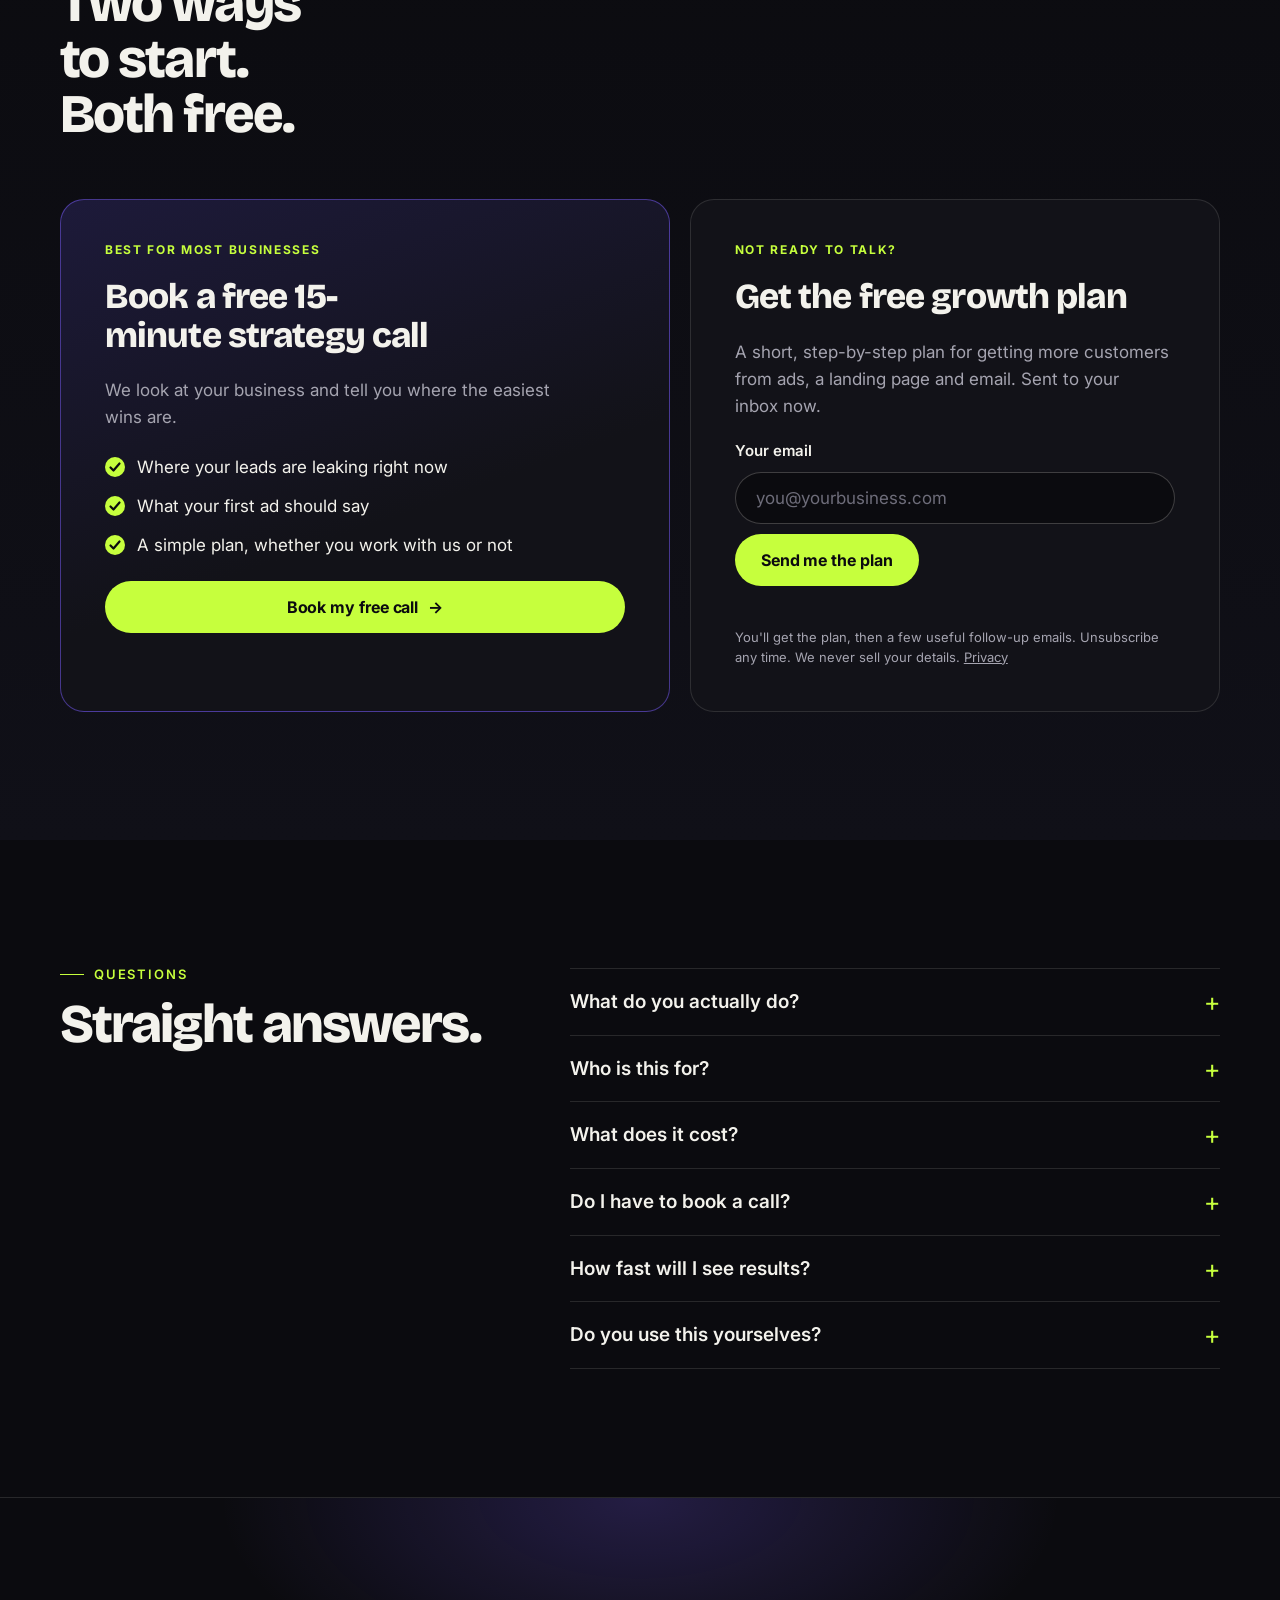
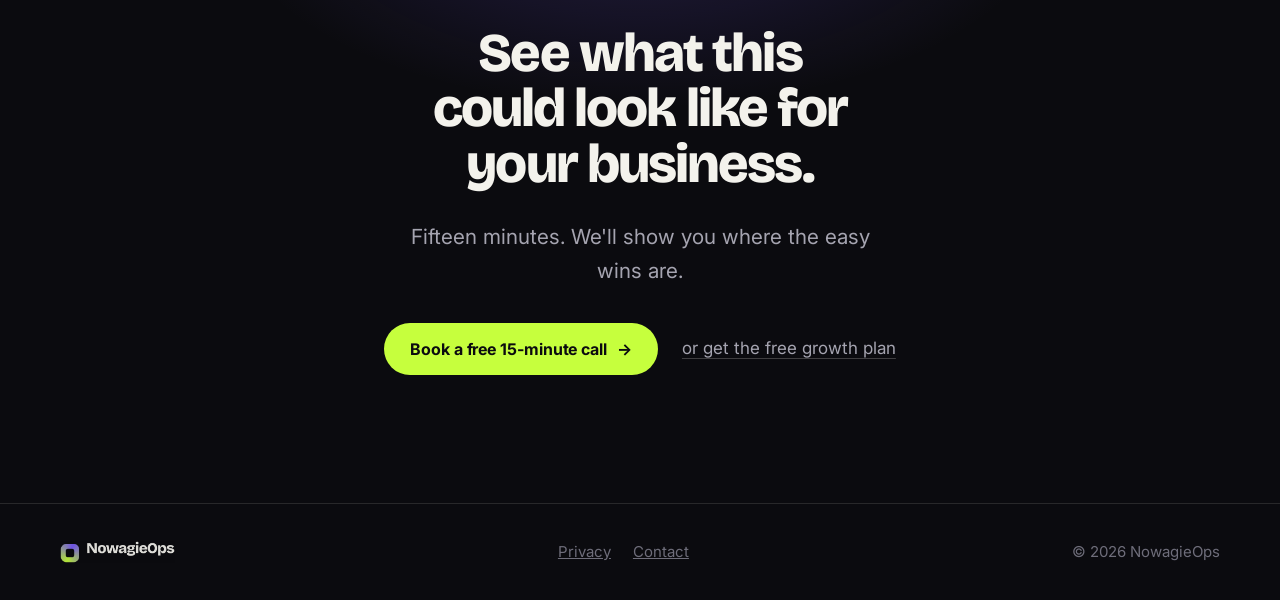
==== commit d296b38e: "Real brand logos (marks + wordmarks) for each business; remove fake URL bars from page cards Co-Auth" ====
--- a/index.html
+++ b/index.html
@@ -14,7 +14,7 @@
 <link rel="icon" type="image/png" href="assets/favicon.png">
 <link rel="apple-touch-icon" href="assets/apple-touch-icon.png">
 <link rel="preload" href="assets/fonts/Bricolage.woff2" as="font" type="font/woff2" crossorigin>
-<link rel="stylesheet" href="styles.css?v=20261122b">
+<link rel="stylesheet" href="styles.css?v=20261122c">
 </head>
 <body>
 
@@ -203,7 +203,7 @@
   </div>
 </div>
 
-<script src="config.js?v=20261122b"></script>
-<script src="app.js?v=20261122b" defer></script>
+<script src="config.js?v=20261122c"></script>
+<script src="app.js?v=20261122c" defer></script>
 </body>
 </html>
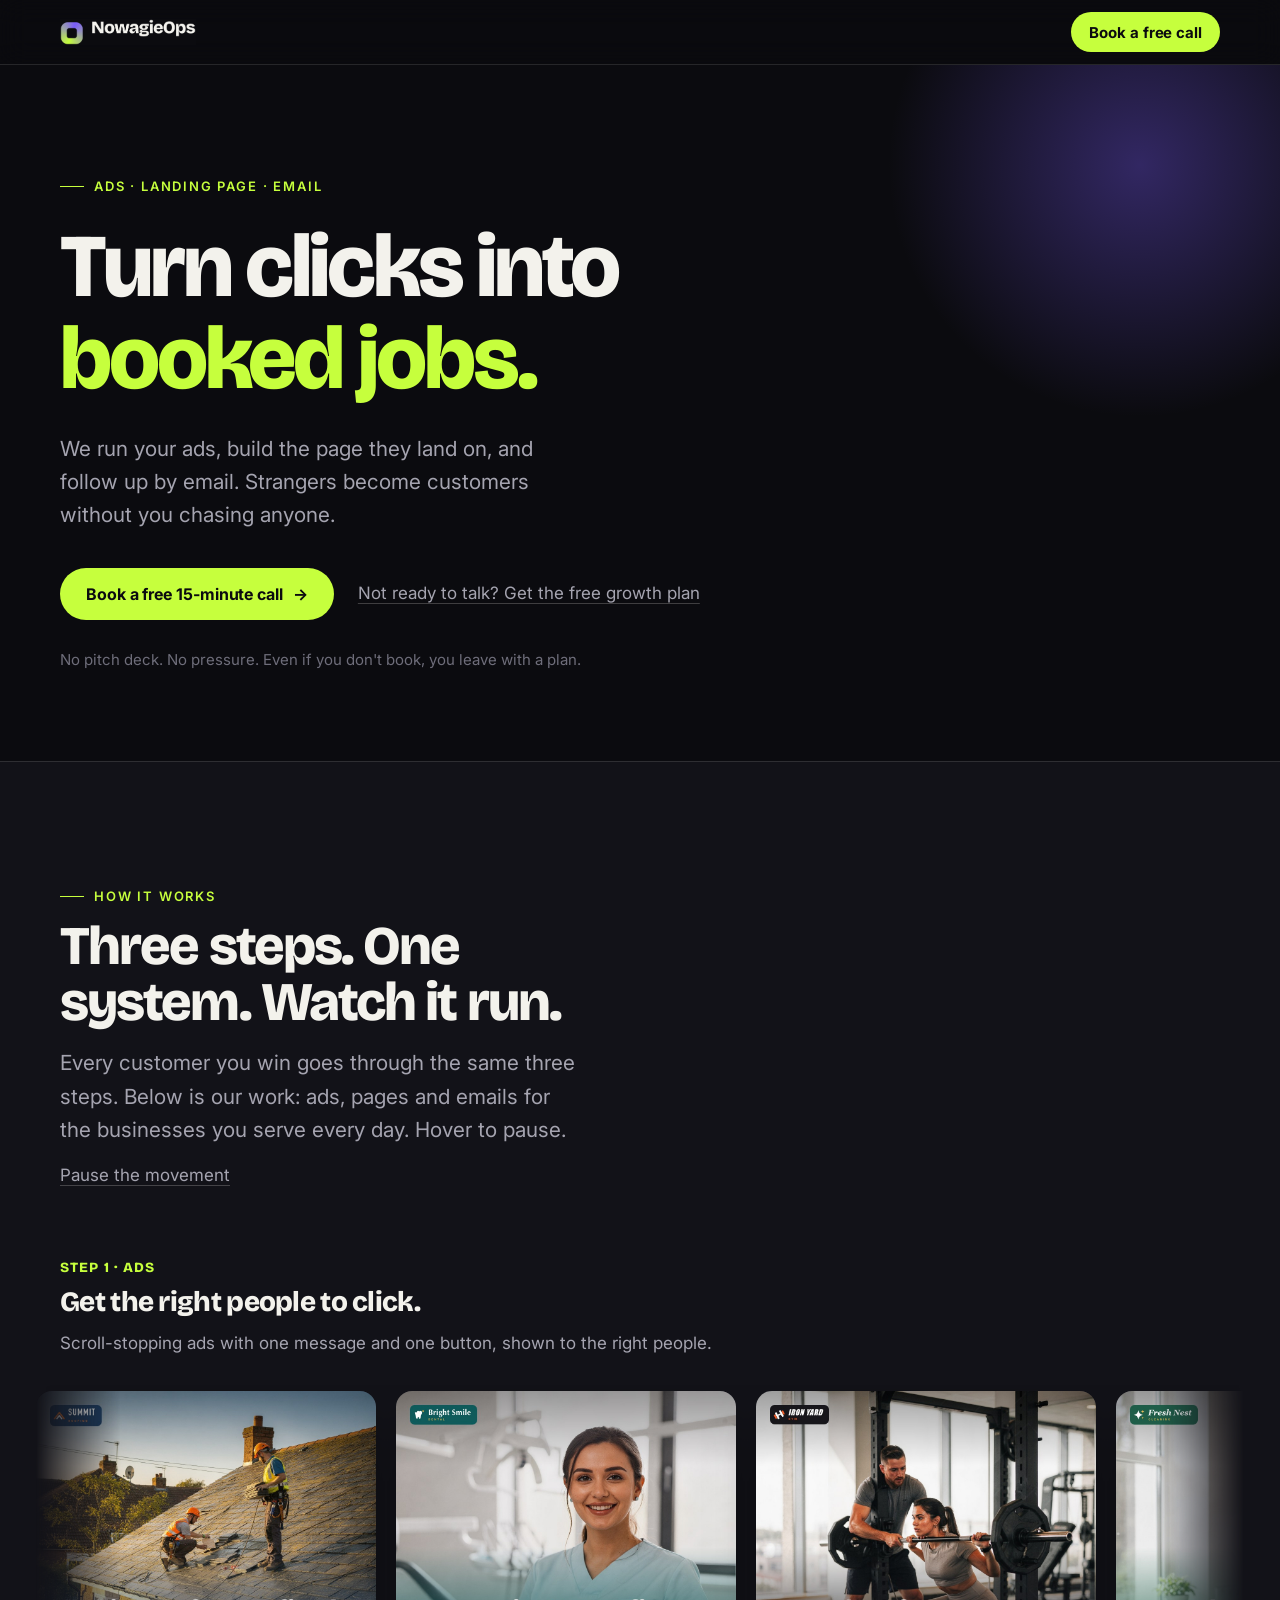
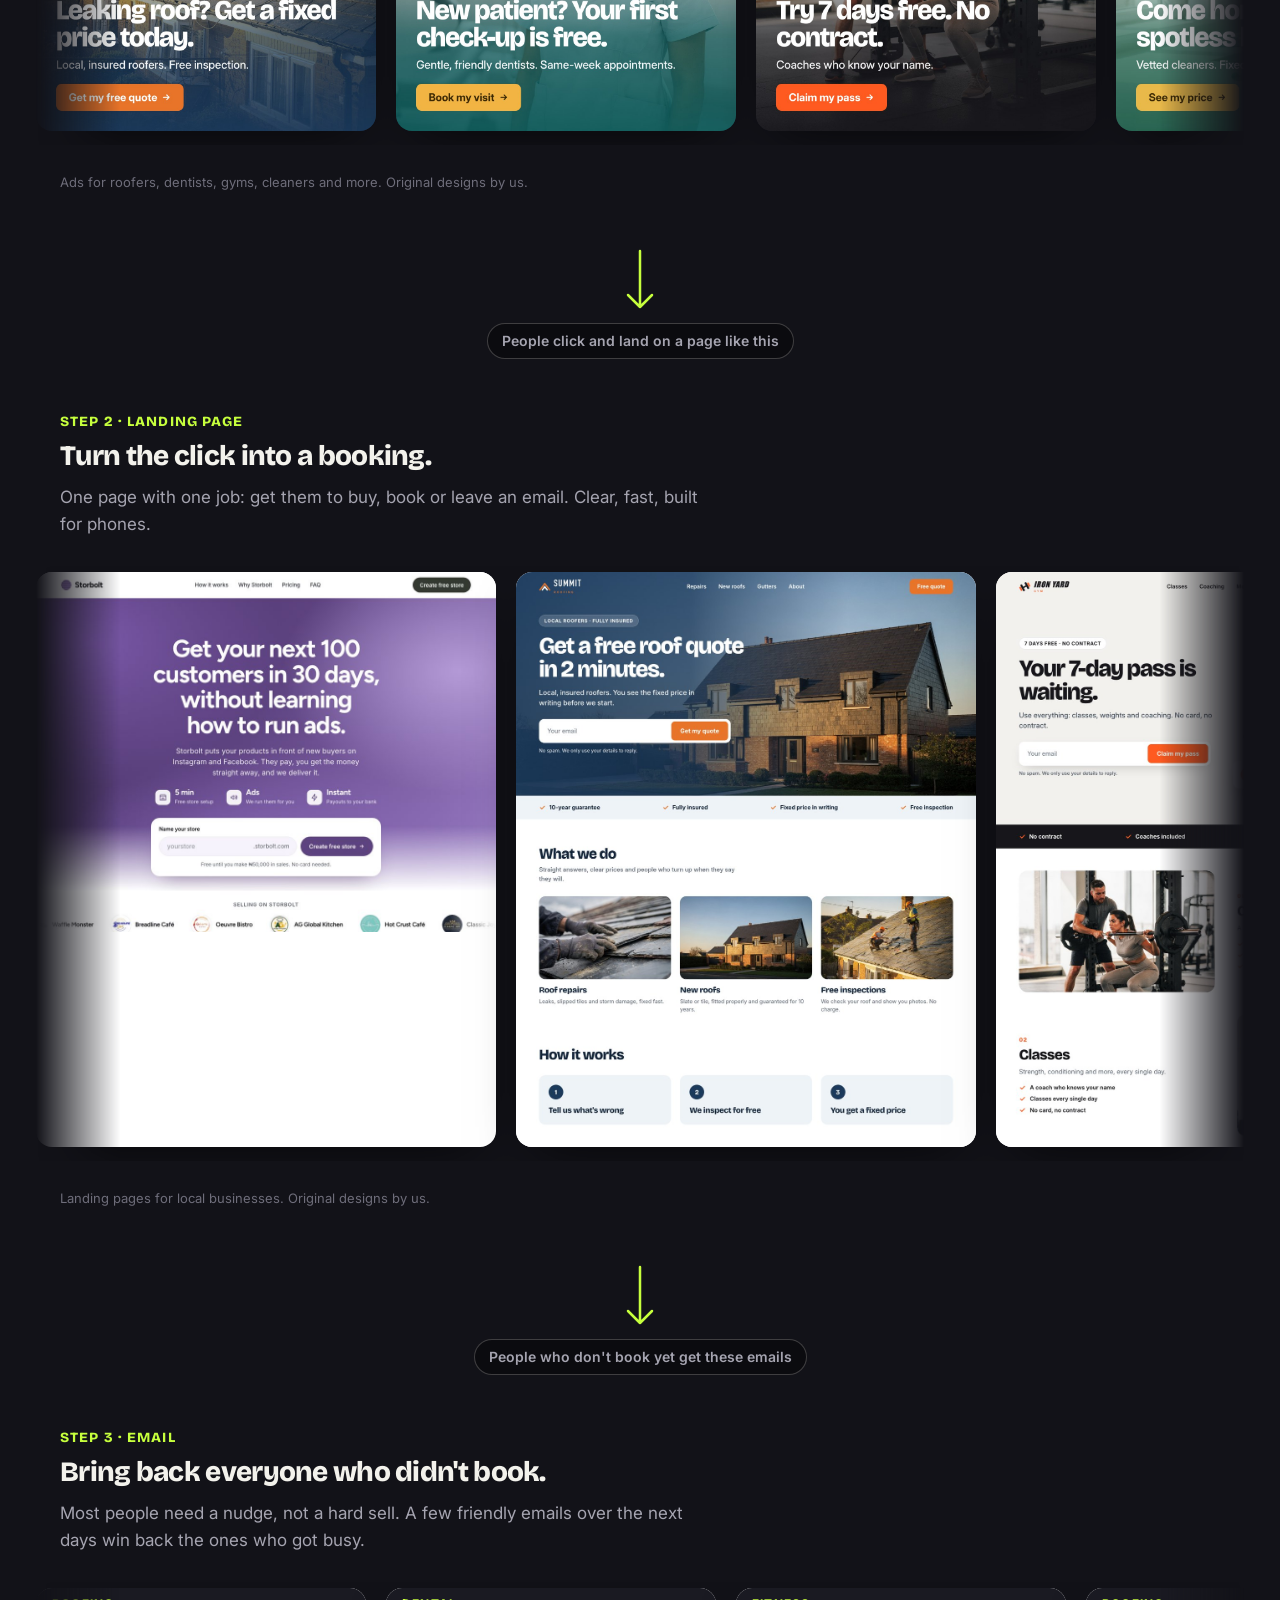
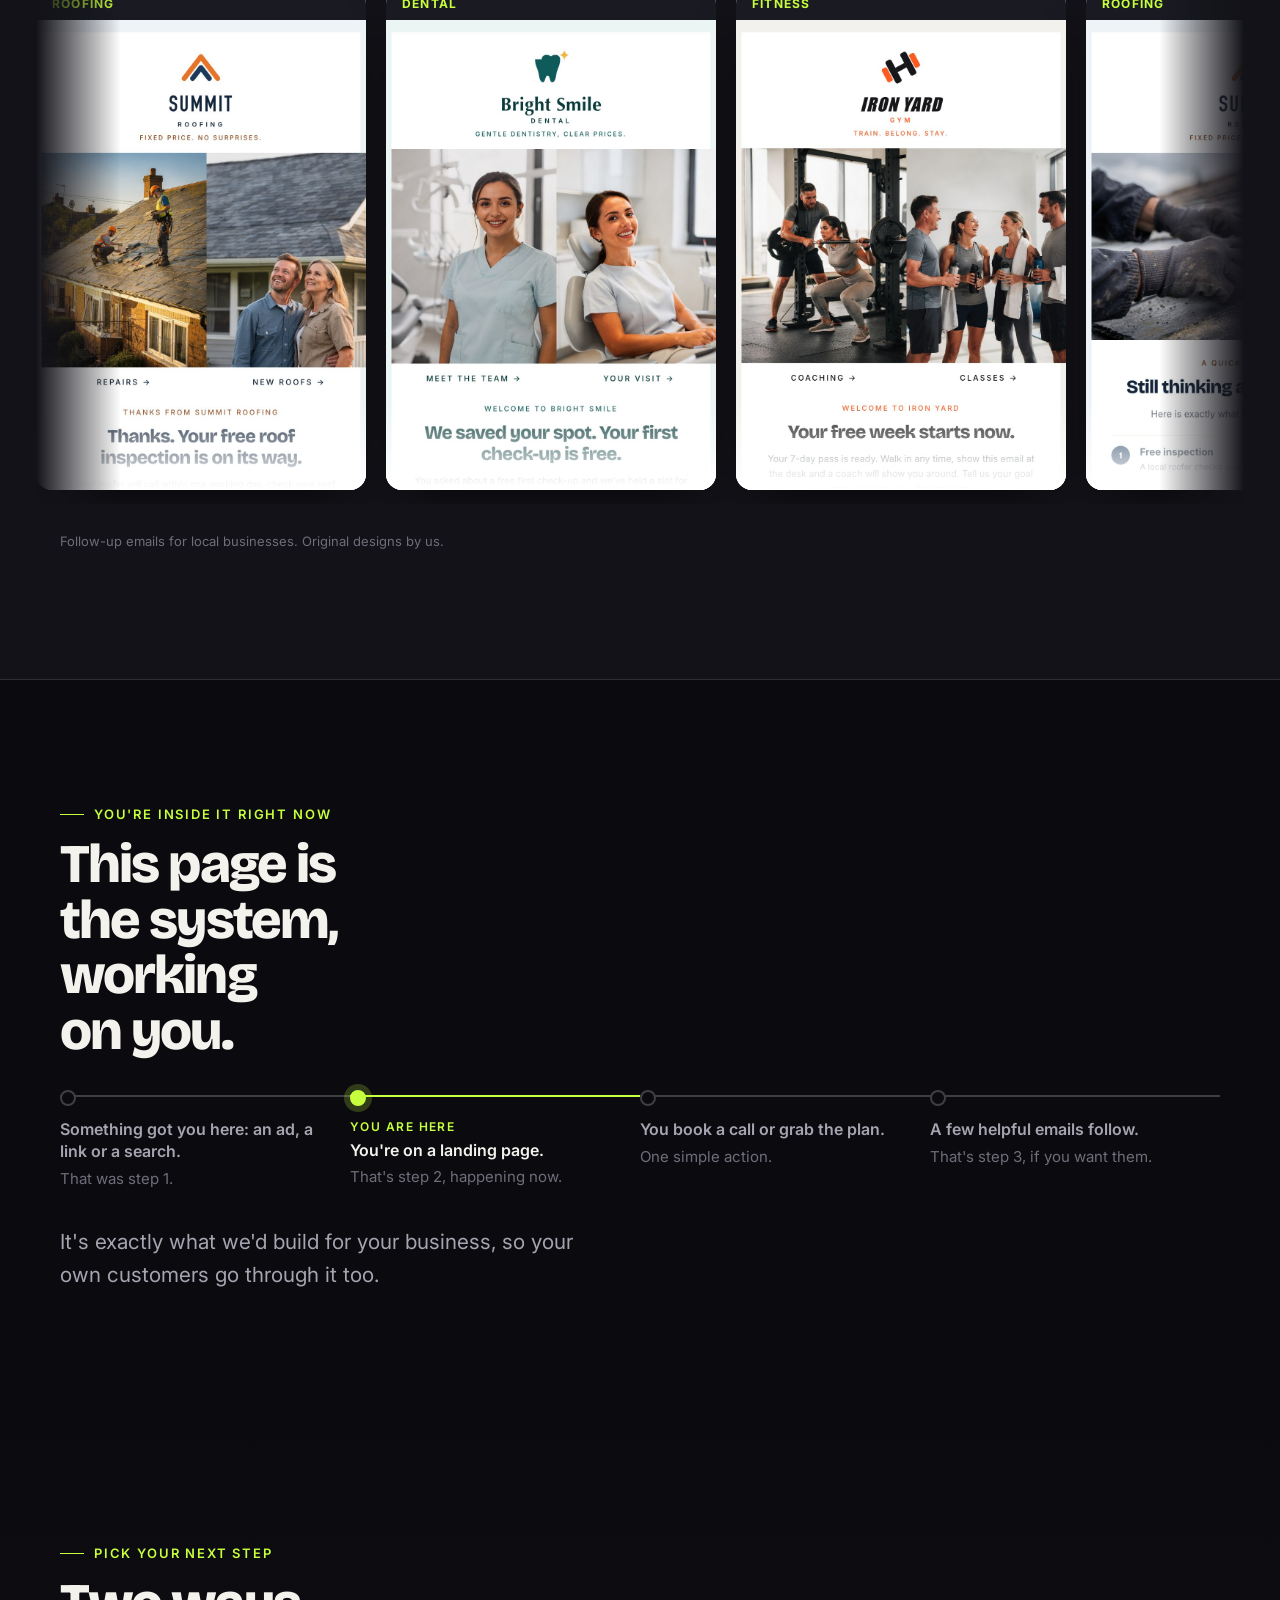
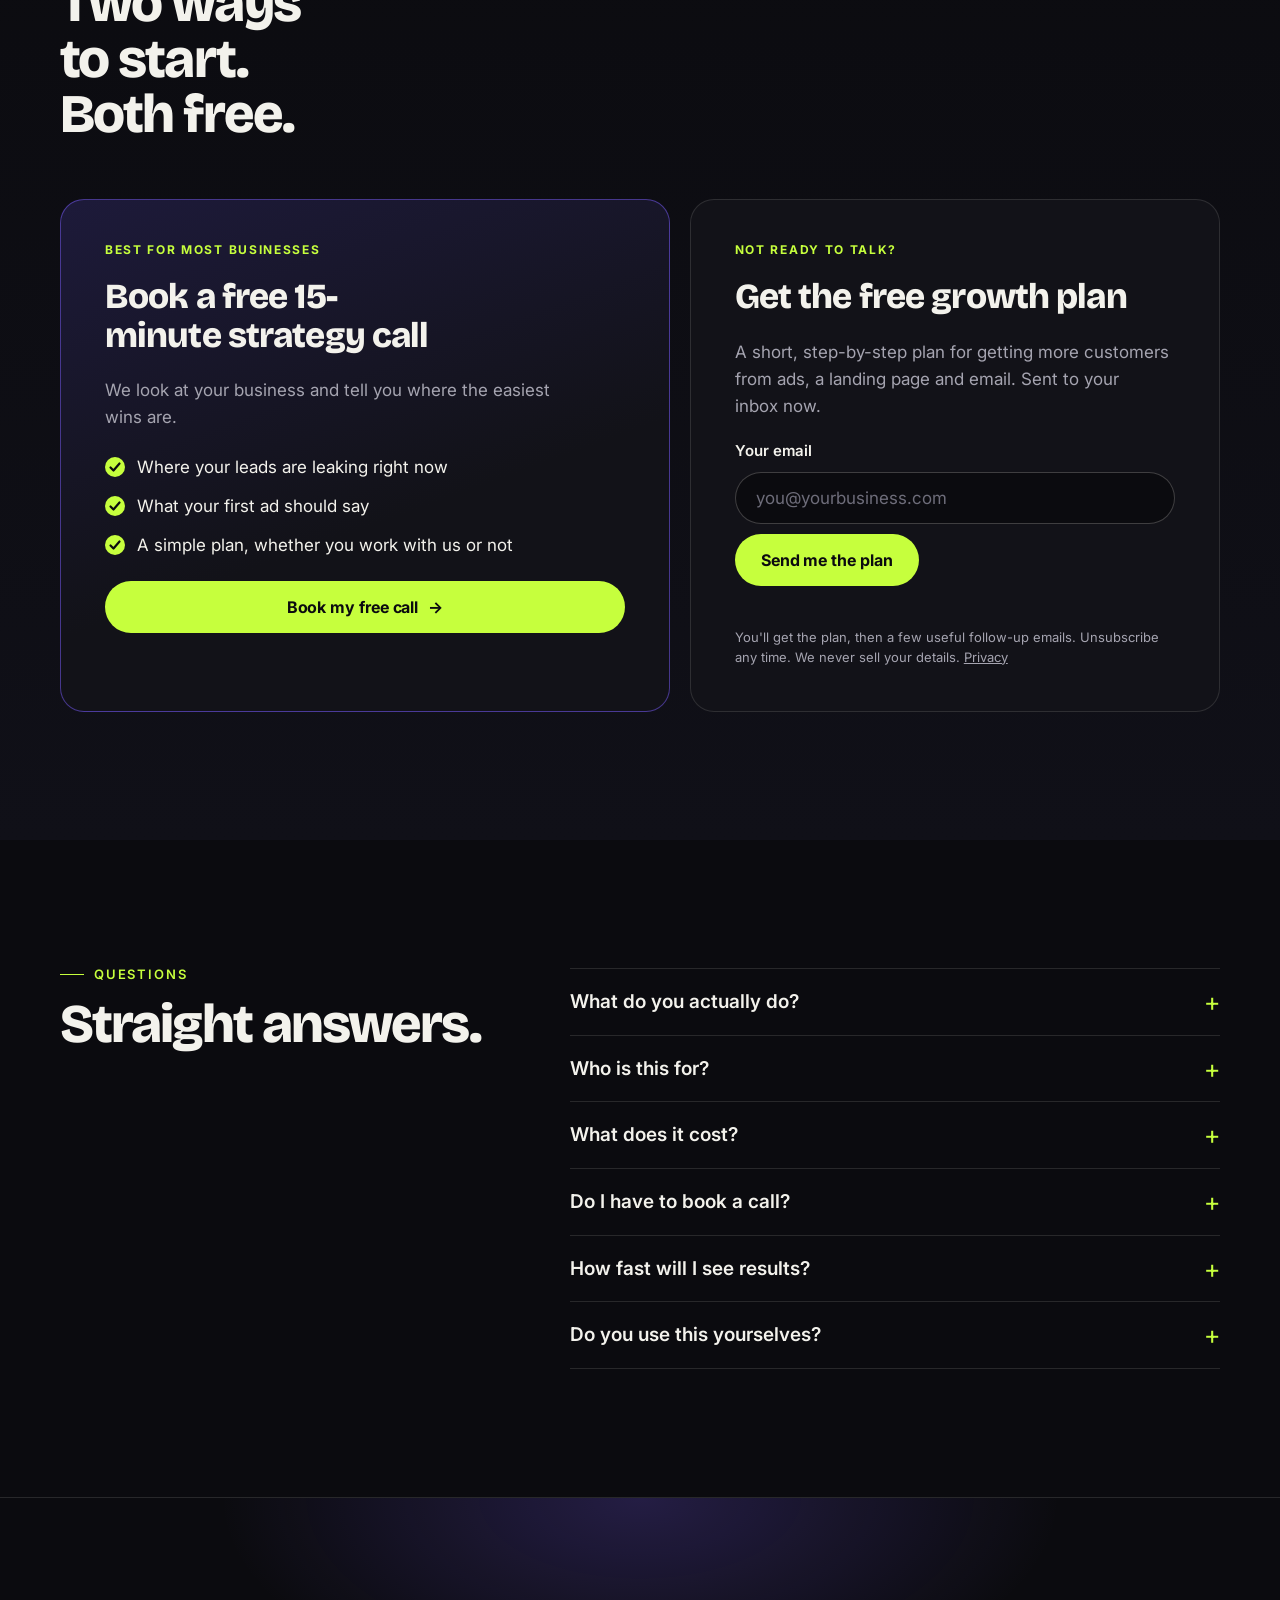
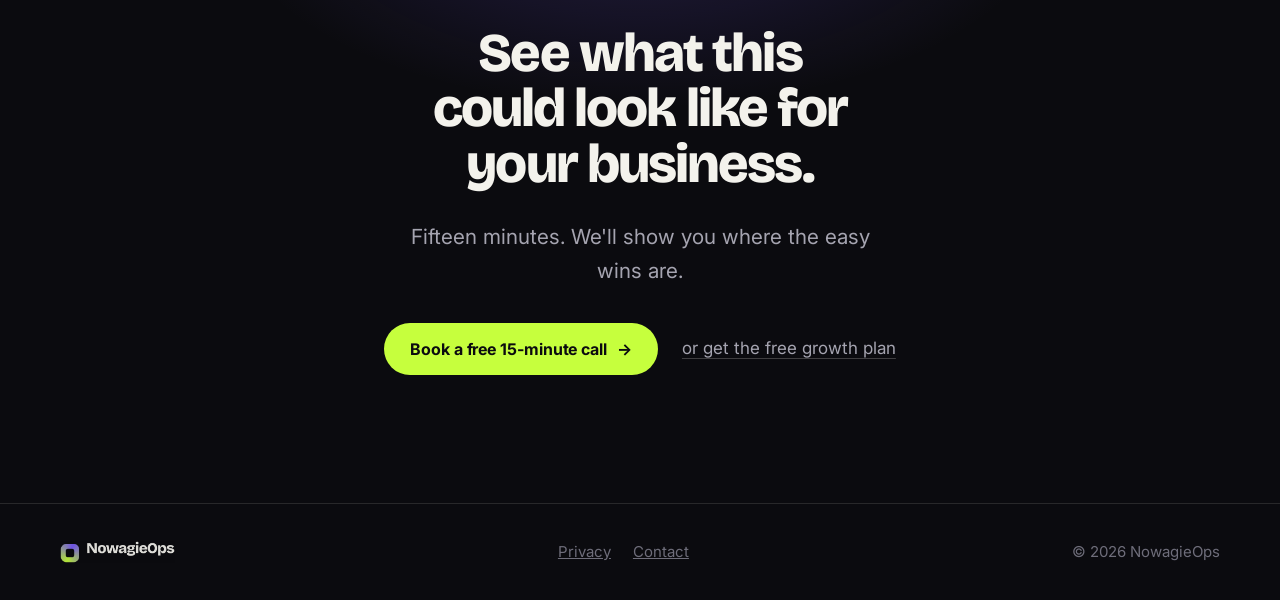
==== commit dd5dec24: "Remove all Lucera work from ads, pages and emails; neutral captions Co-Authored-By: Claude Sonnet 5." ====
--- a/index.html
+++ b/index.html
@@ -14,7 +14,7 @@
 <link rel="icon" type="image/png" href="assets/favicon.png">
 <link rel="apple-touch-icon" href="assets/apple-touch-icon.png">
 <link rel="preload" href="assets/fonts/Bricolage.woff2" as="font" type="font/woff2" crossorigin>
-<link rel="stylesheet" href="styles.css?v=20261122c">
+<link rel="stylesheet" href="styles.css?v=20261122d">
 </head>
 <body>
 
@@ -56,7 +56,7 @@
         <p>Scroll-stopping ads with one message and one button, shown to the right people.</p>
       </div>
       <div class="marquee" role="group" aria-label="Examples of ads we build"><div class="track" id="ads" style="--dur:90s"></div></div>
-      <p class="fine">Ads for roofers, dentists, gyms, cleaners and more. Original designs by us, plus our own store.</p>
+      <p class="fine">Ads for roofers, dentists, gyms, cleaners and more. Original designs by us.</p>
     </div>
 
     <div class="connector" aria-hidden="true">
@@ -71,7 +71,7 @@
         <p>One page with one job: get them to buy, book or leave an email. Clear, fast, built for phones.</p>
       </div>
       <div class="marquee" role="group" aria-label="Examples of landing pages we build"><div class="track" id="pages" style="--dur:105s"></div></div>
-      <p class="fine">Landing pages for local businesses. Original designs by us, plus our own live sites.</p>
+      <p class="fine">Landing pages for local businesses. Original designs by us.</p>
     </div>
 
     <div class="connector" aria-hidden="true">
@@ -86,7 +86,7 @@
         <p>Most people need a nudge, not a hard sell. A few friendly emails over the next days win back the ones who got busy.</p>
       </div>
       <div class="marquee" role="group" aria-label="Examples of follow-up emails we write"><div class="track" id="emails" style="--dur:95s"></div></div>
-      <p class="fine">Follow-up emails for local businesses. Original designs by us, plus our own store.</p>
+      <p class="fine">Follow-up emails for local businesses. Original designs by us.</p>
     </div>
   </div>
 </section>
@@ -203,7 +203,7 @@
   </div>
 </div>
 
-<script src="config.js?v=20261122c"></script>
-<script src="app.js?v=20261122c" defer></script>
+<script src="config.js?v=20261122d"></script>
+<script src="app.js?v=20261122d" defer></script>
 </body>
 </html>
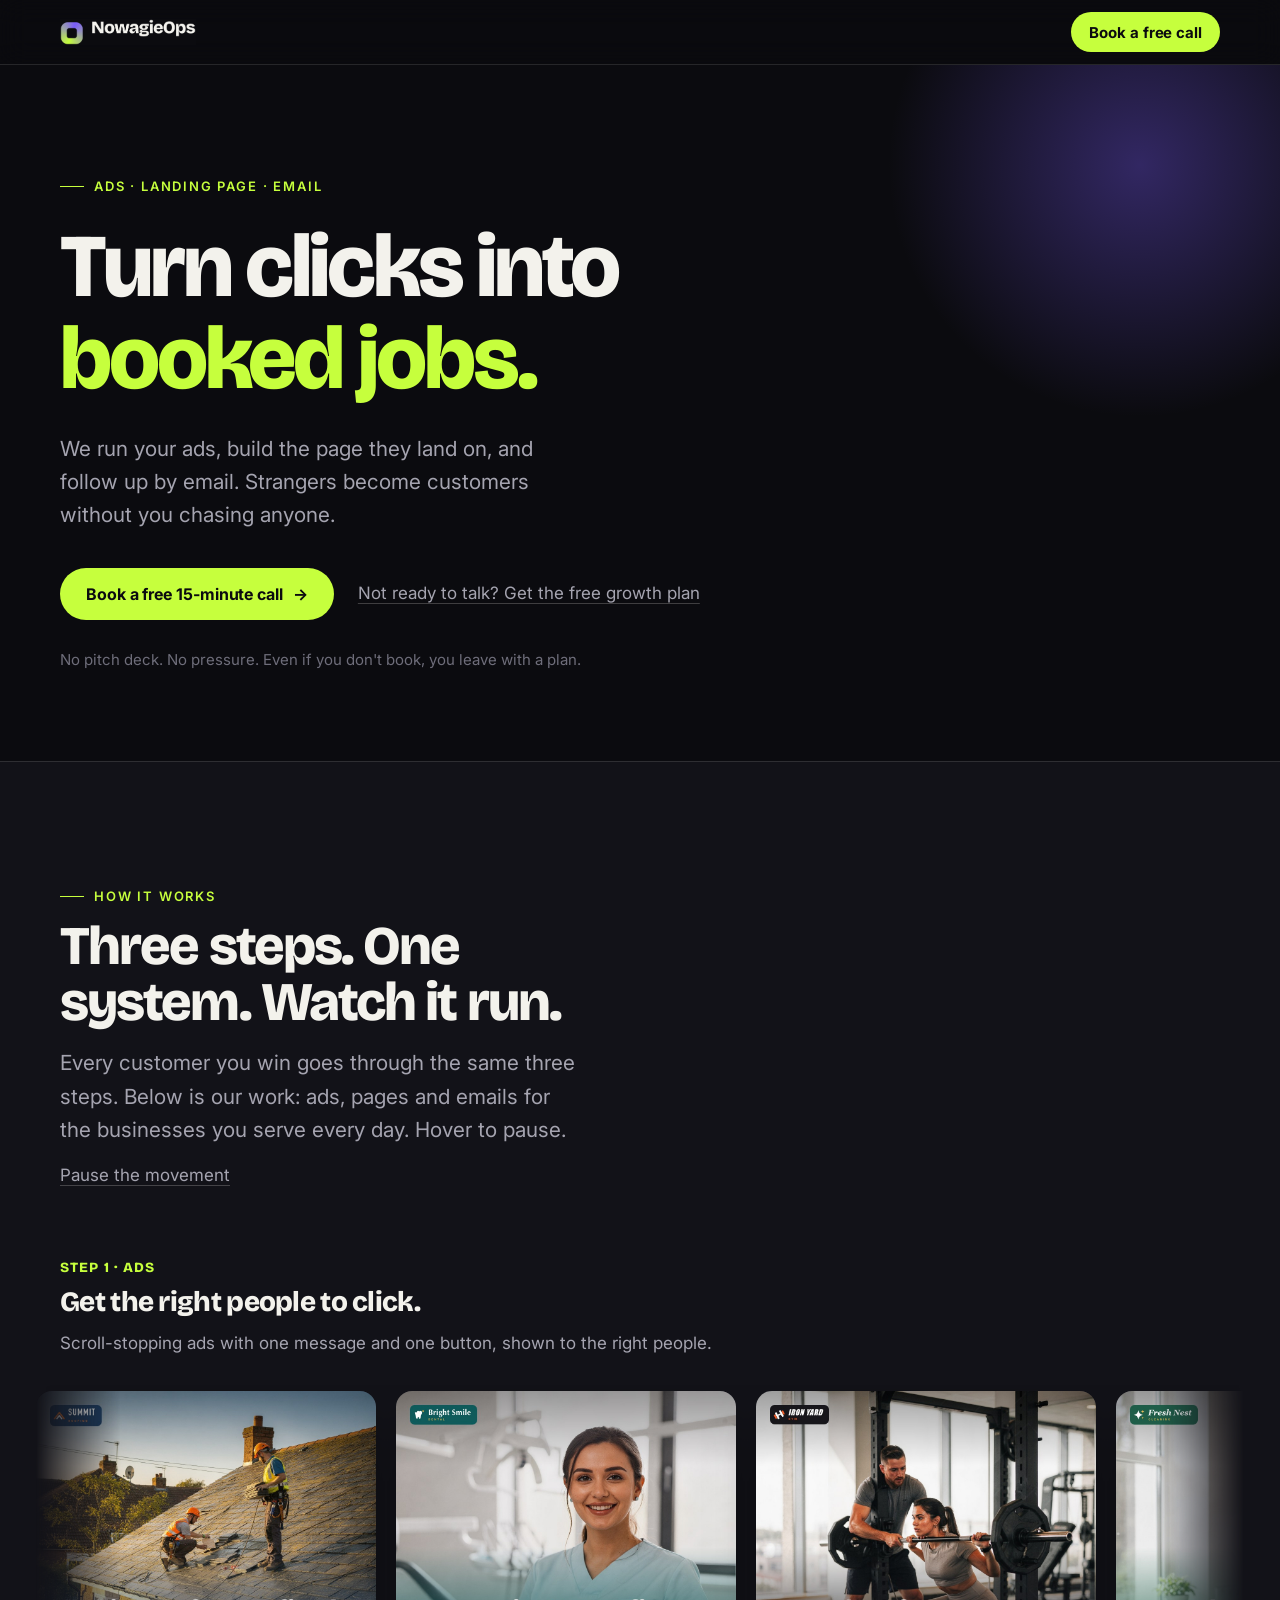
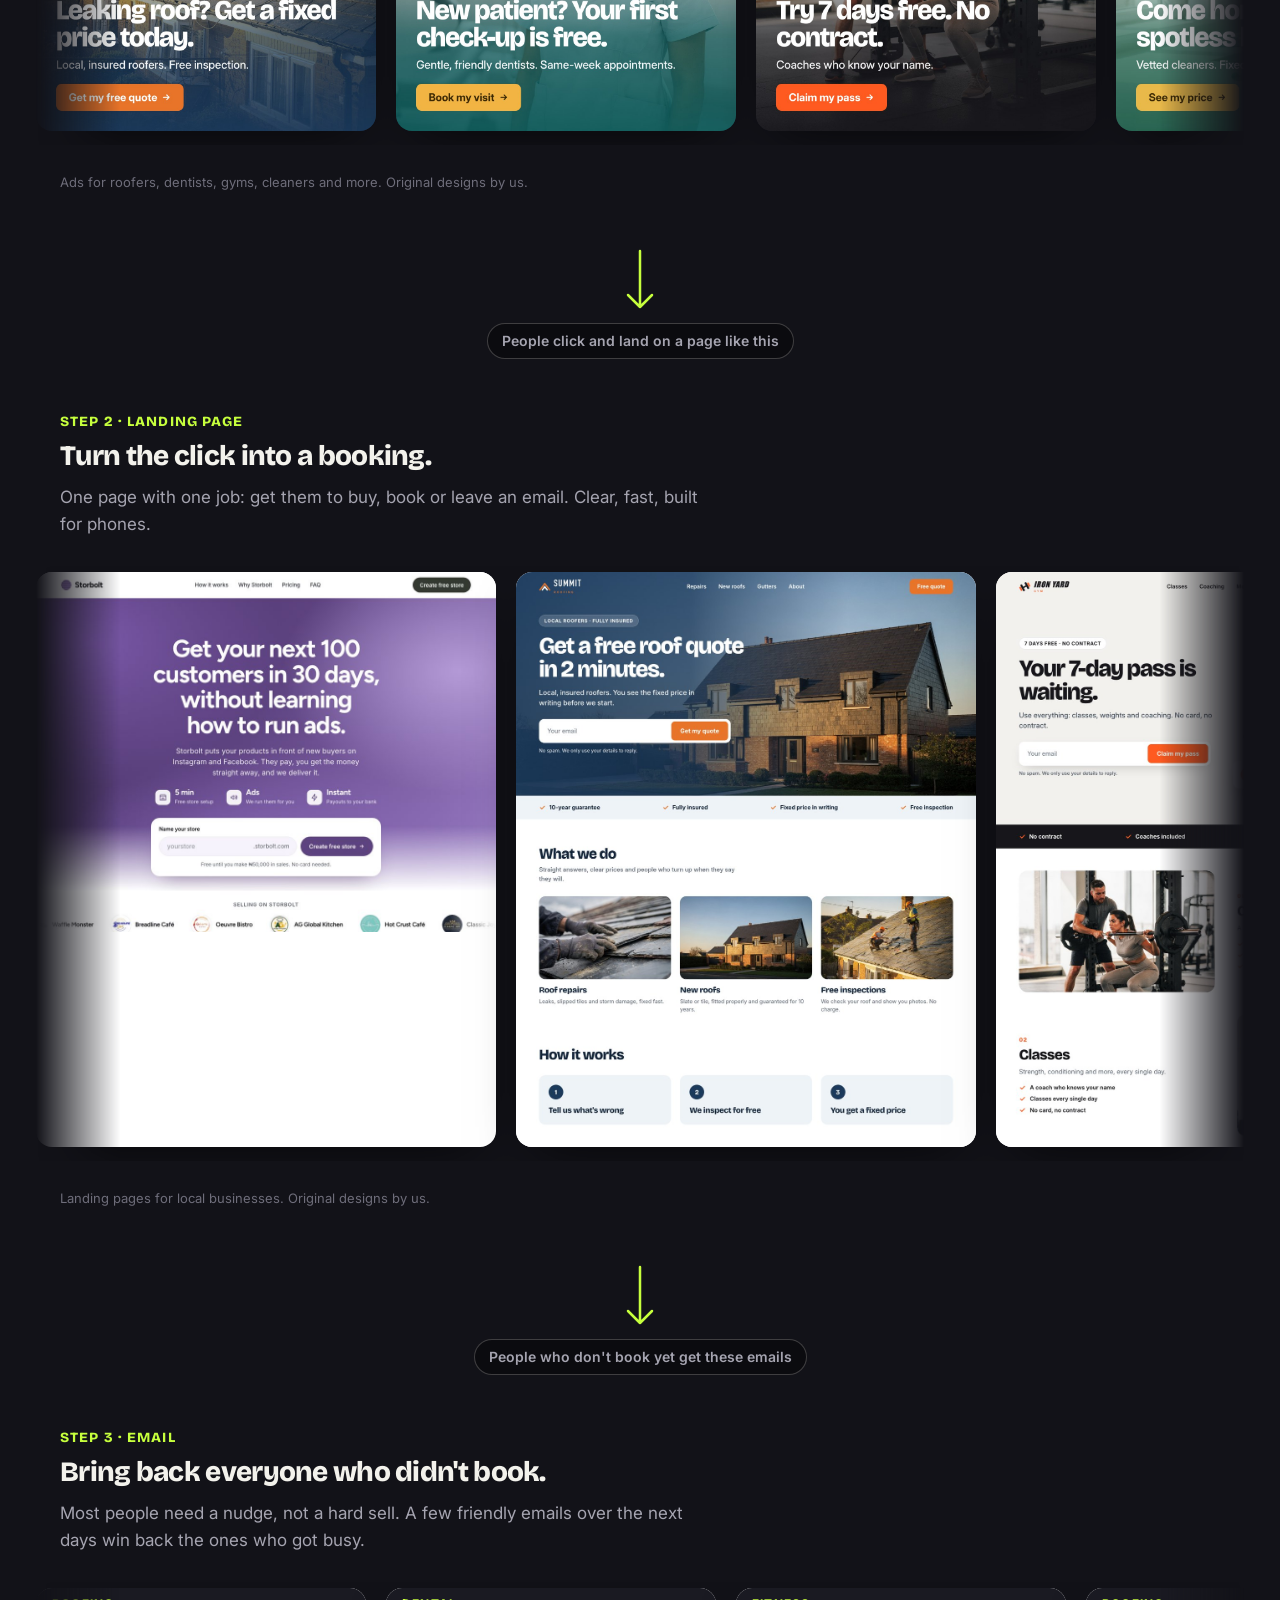
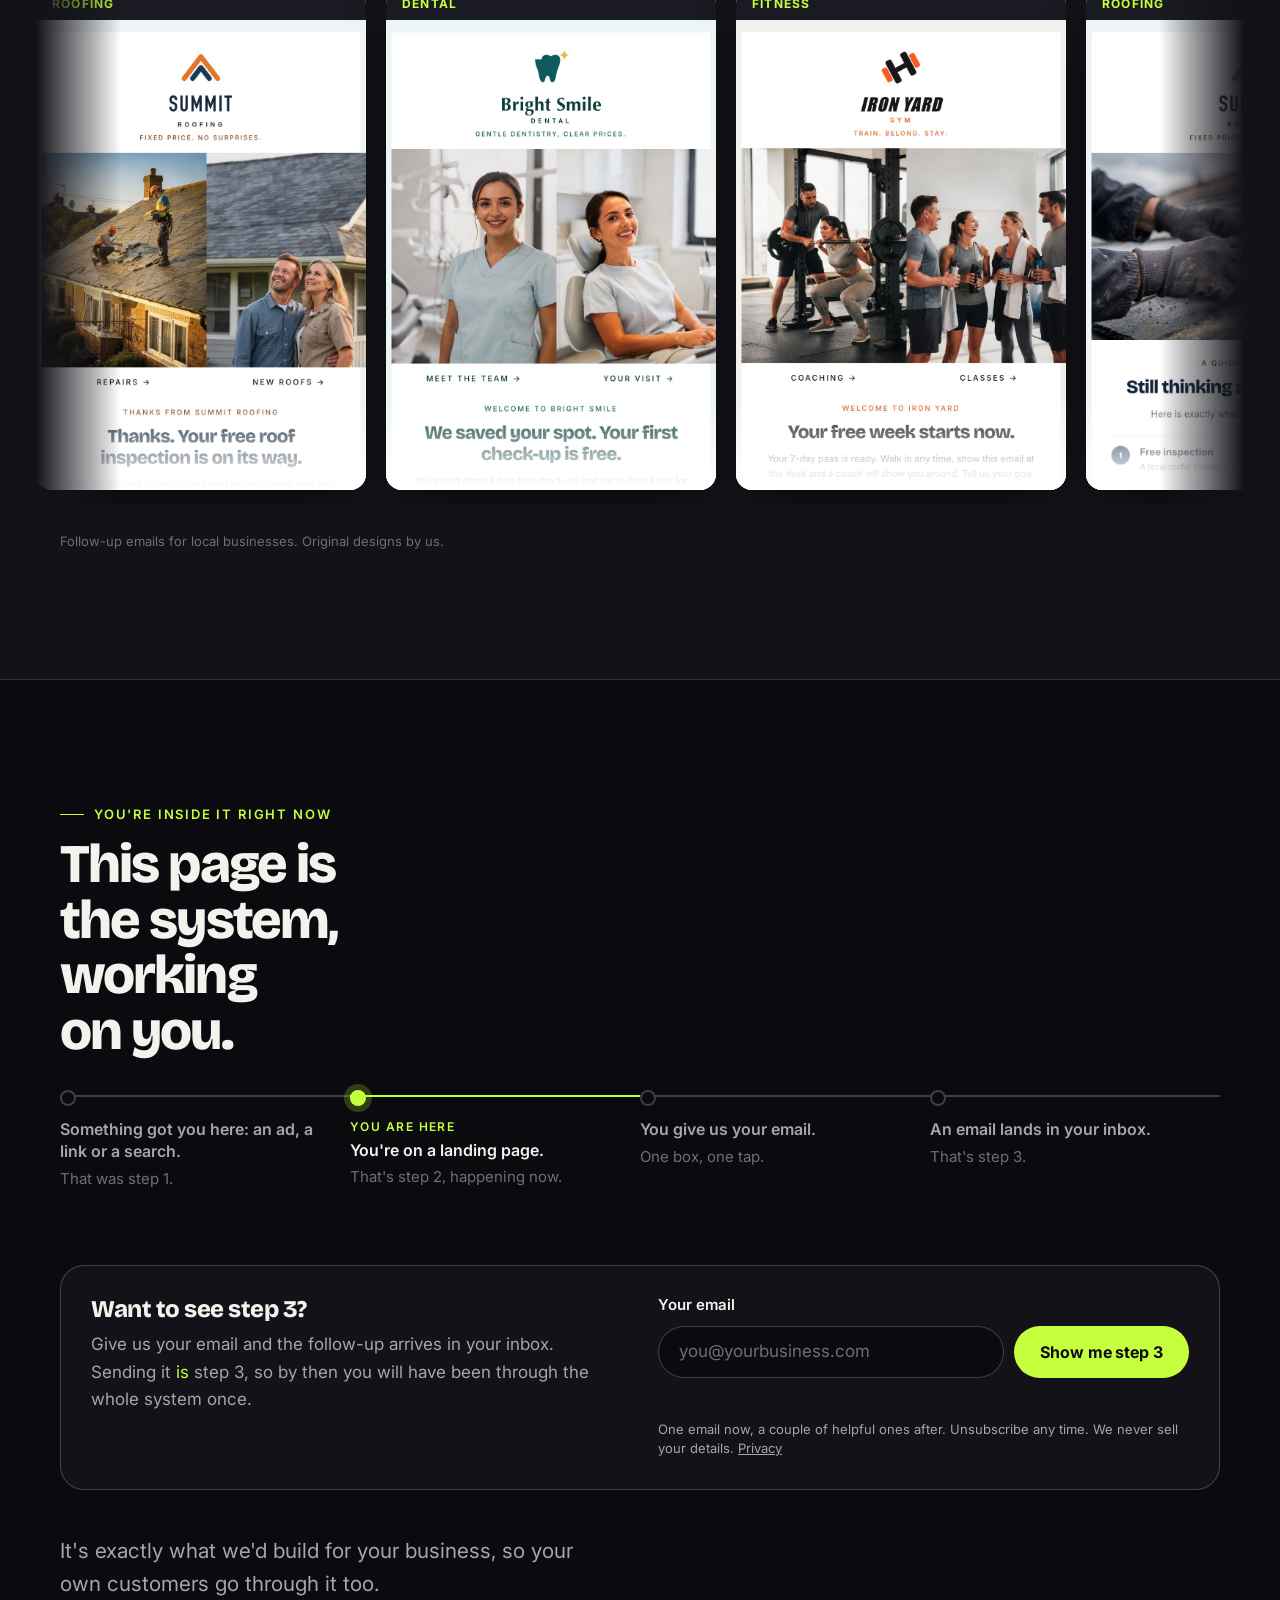
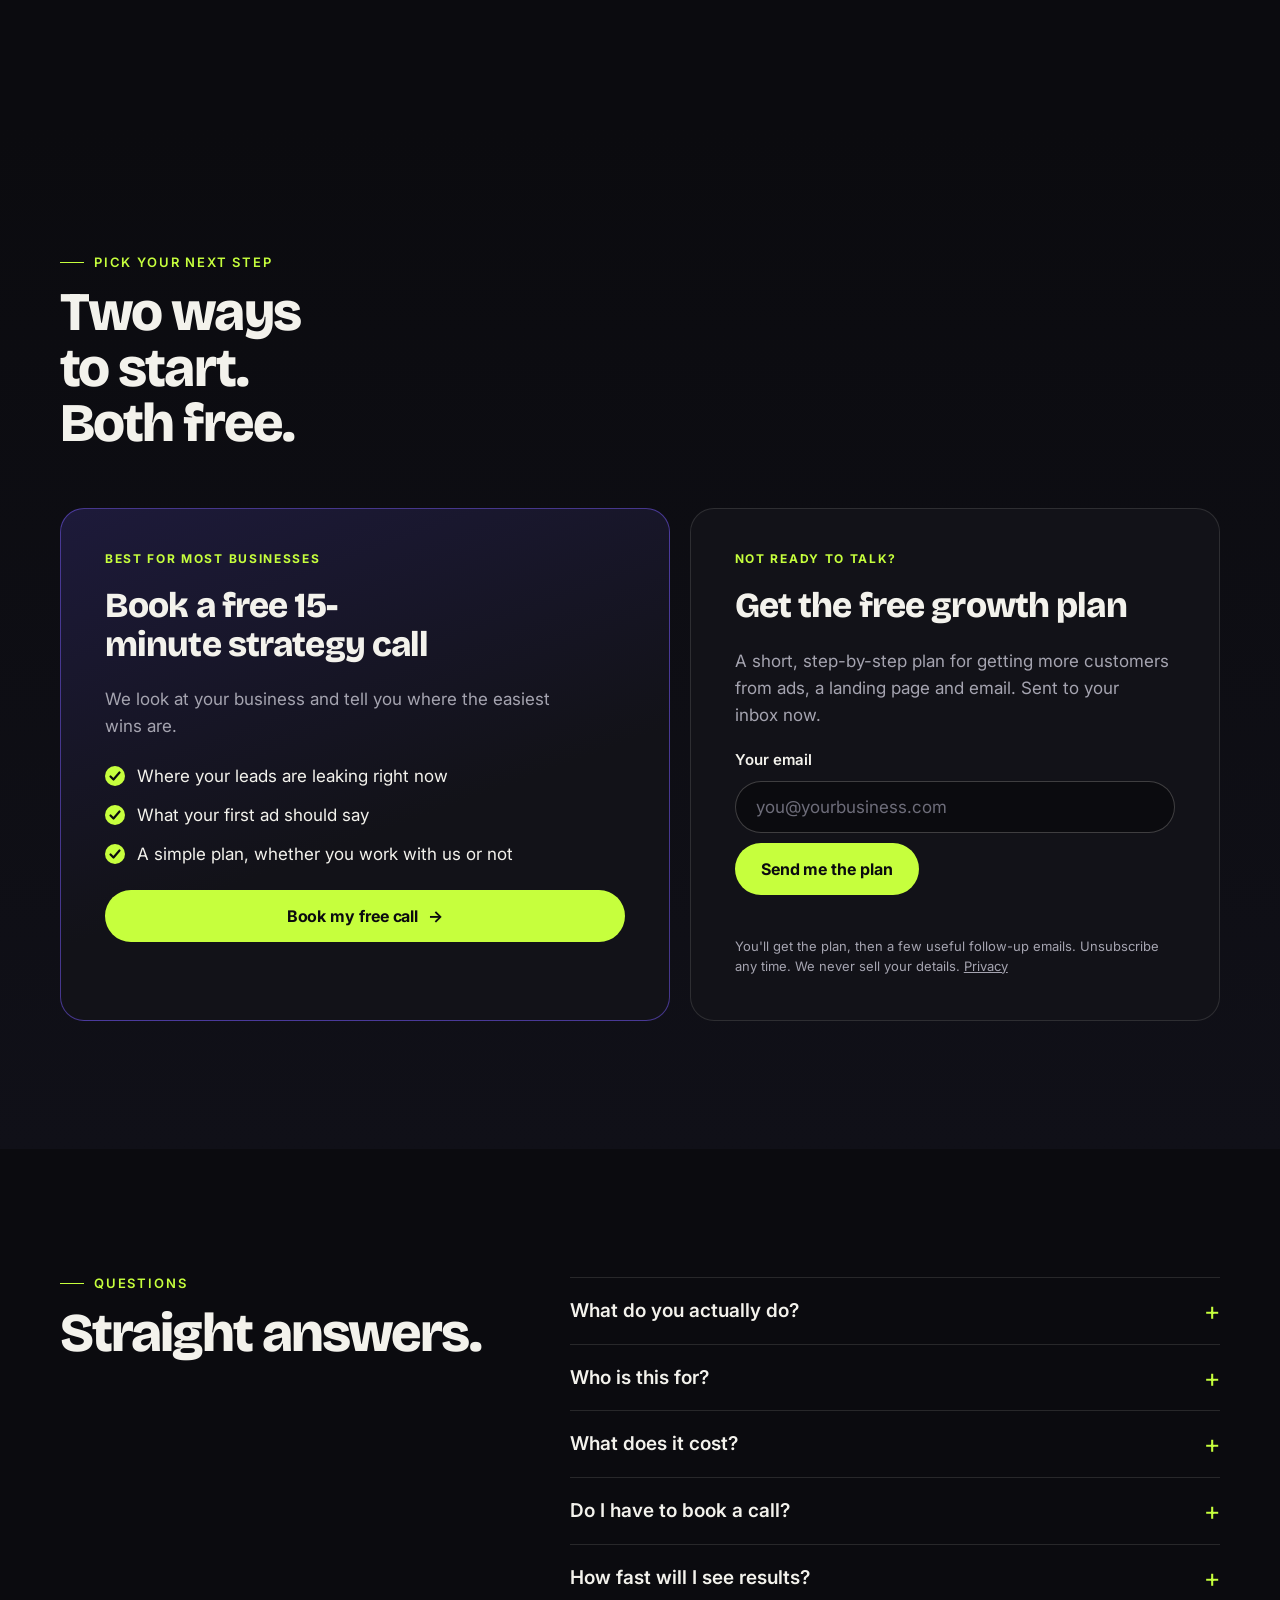
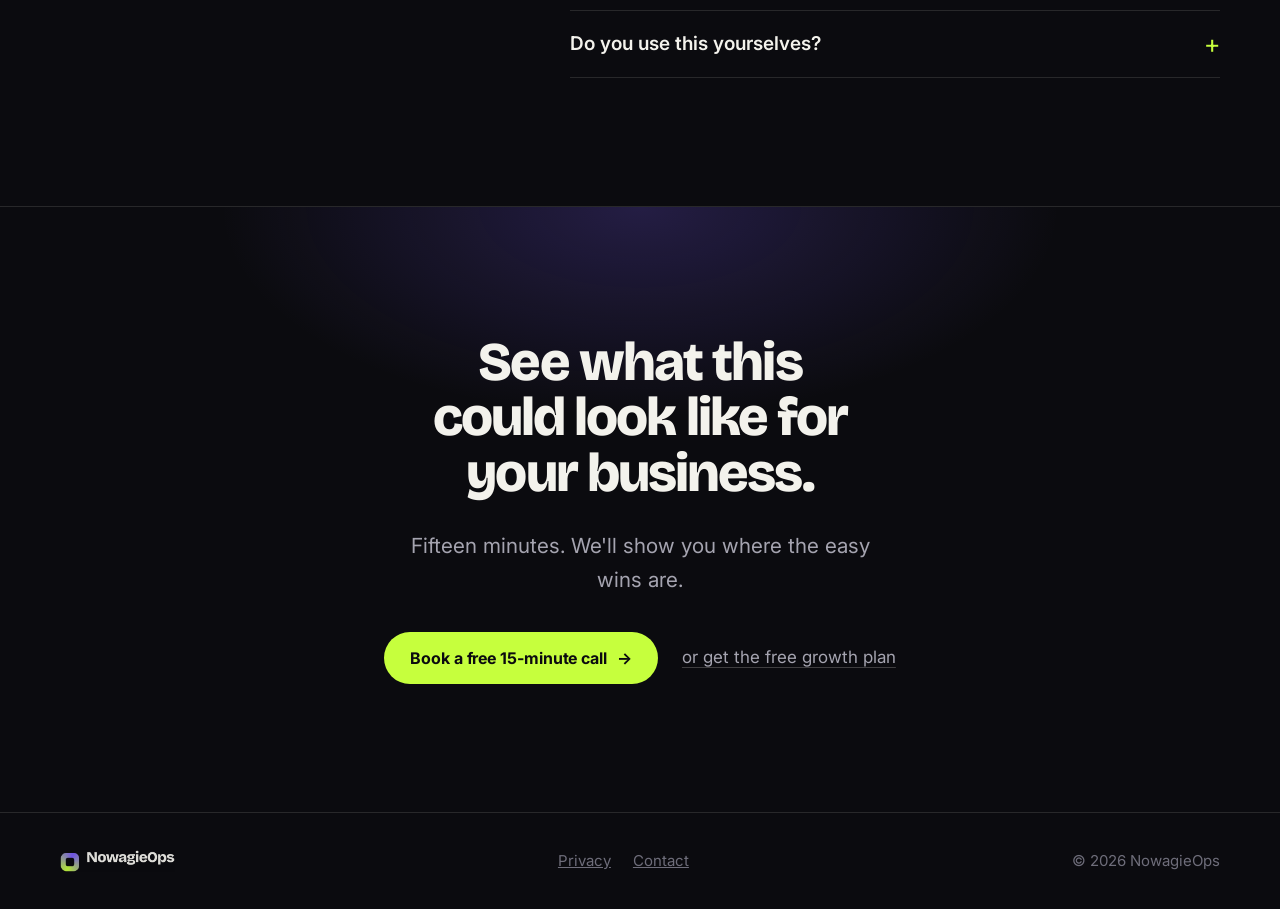
==== commit 93a1cba3: "Step 3 demo: email form under the 'you are here' trail; submitting lights up steps 3-4 and sends the" ====
--- a/index.html
+++ b/index.html
@@ -14,7 +14,7 @@
 <link rel="icon" type="image/png" href="assets/favicon.png">
 <link rel="apple-touch-icon" href="assets/apple-touch-icon.png">
 <link rel="preload" href="assets/fonts/Bricolage.woff2" as="font" type="font/woff2" crossorigin>
-<link rel="stylesheet" href="styles.css?v=20261122d">
+<link rel="stylesheet" href="styles.css?v=20261127a">
 </head>
 <body>
 
@@ -97,12 +97,28 @@
       <span class="eyebrow"><i></i>You're inside it right now</span>
       <h2>This page is the system, working on you.</h2>
     </div>
-    <ol class="trail rv">
+    <ol class="trail rv" id="trail">
       <li>Something got you here: an ad, a link or a search.<small>That was step 1.</small></li>
       <li class="you"><em>You are here</em>You're on a landing page.<small>That's step 2, happening now.</small></li>
-      <li>You book a call or grab the plan.<small>One simple action.</small></li>
-      <li>A few helpful emails follow.<small>That's step 3, if you want them.</small></li>
+      <li data-s="3">You give us your email.<small>One box, one tap.</small></li>
+      <li data-s="4">An email lands in your inbox.<small>That's step 3.</small></li>
     </ol>
+    <div class="step3 rv" id="step3">
+      <div>
+        <h3>Want to see step 3?</h3>
+        <p>Give us your email and the follow-up arrives in your inbox. Sending it <em>is</em> step 3, so by then you will have been through the whole system once.</p>
+      </div>
+      <form class="form" data-form="step3" novalidate>
+        <label for="email-step3">Your email</label>
+        <div class="field">
+          <input id="email-step3" name="email" type="email" inputmode="email" autocomplete="email" placeholder="you@yourbusiness.com" required>
+          <input class="hp" type="text" name="website" tabindex="-1" autocomplete="off" aria-hidden="true">
+          <button class="btn btn--lime" type="submit">Show me step 3</button>
+        </div>
+        <p class="err" role="alert" aria-live="polite"></p>
+        <p class="fine">One email now, a couple of helpful ones after. Unsubscribe any time. We never sell your details. <a href="privacy.html">Privacy</a></p>
+      </form>
+    </div>
     <p class="lede rv">It's exactly what we'd build for your business, so your own customers go through it too.</p>
   </div>
 </section>
@@ -203,7 +219,7 @@
   </div>
 </div>
 
-<script src="config.js?v=20261122d"></script>
-<script src="app.js?v=20261122d" defer></script>
+<script src="config.js?v=20261127a"></script>
+<script src="app.js?v=20261127a" defer></script>
 </body>
 </html>
--- a/styles.css
+++ b/styles.css
@@ -234,3 +234,13 @@
 .em-crop img { display: block; width: 100%; height: auto; }
 .em-crop::after { content: ""; position: absolute; inset: auto 0 0 0; height: 90px; background: linear-gradient(transparent, #fff); }
 .proof-note { color: var(--lime); font-weight: 600; }
+
+/* step 3 demo form */
+.step3 { margin: 40px 0 8px; display: grid; grid-template-columns: 1fr 1fr; gap: 36px; align-items: start; padding: 30px; border: 1px solid var(--line-2); border-radius: var(--r-l); background: var(--bg-2); }
+.step3 h3 { font: 800 1.5rem/1.15 var(--display); letter-spacing: -.02em; margin: 0 0 8px; }
+.step3 p { color: var(--muted); margin: 0; }
+.step3 em { font-style: normal; color: var(--lime); }
+.trail li.done { color: var(--text); border-top-color: var(--lime); }
+.trail li.done::before { background: var(--lime); border-color: var(--lime); box-shadow: 0 0 0 6px rgba(198, 255, 61, .2); }
+.trail li.done small { color: var(--muted); }
+@media (max-width: 760px) { .step3 { grid-template-columns: 1fr; padding: 22px; gap: 20px; } }
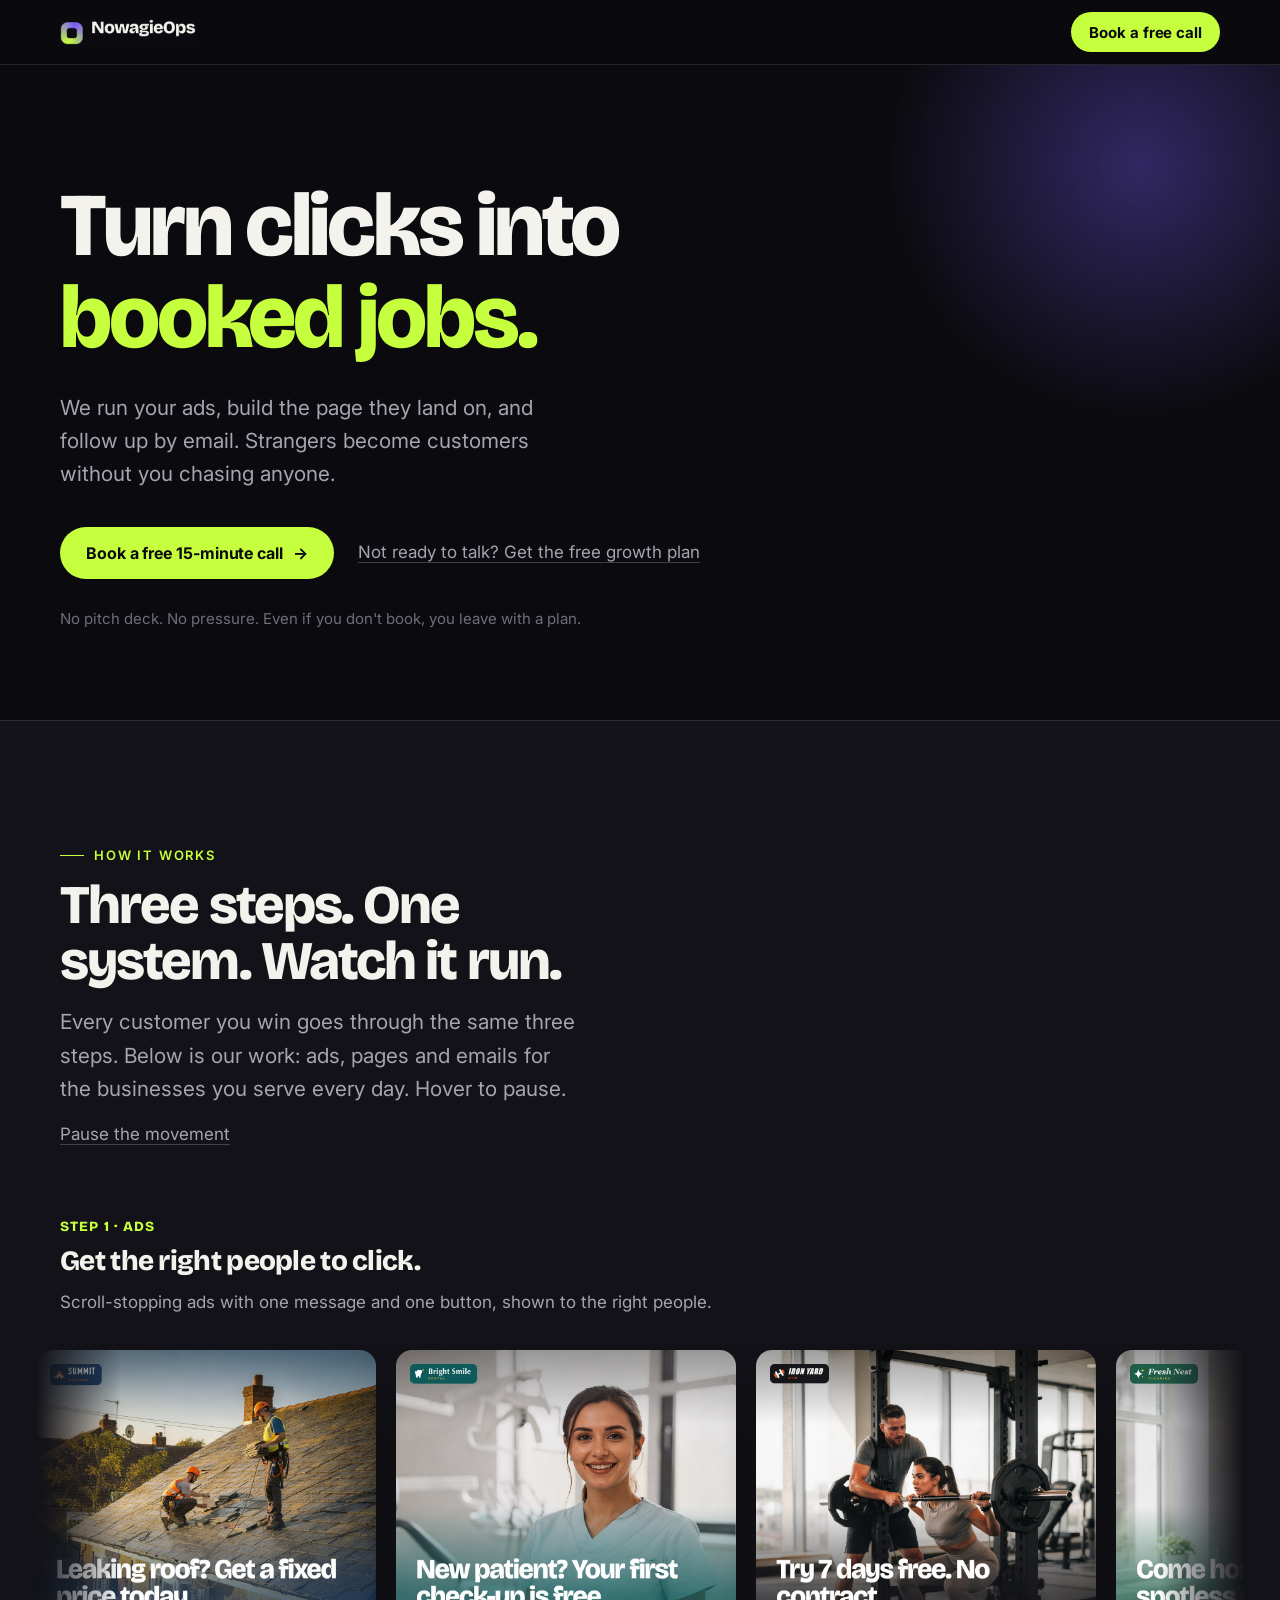
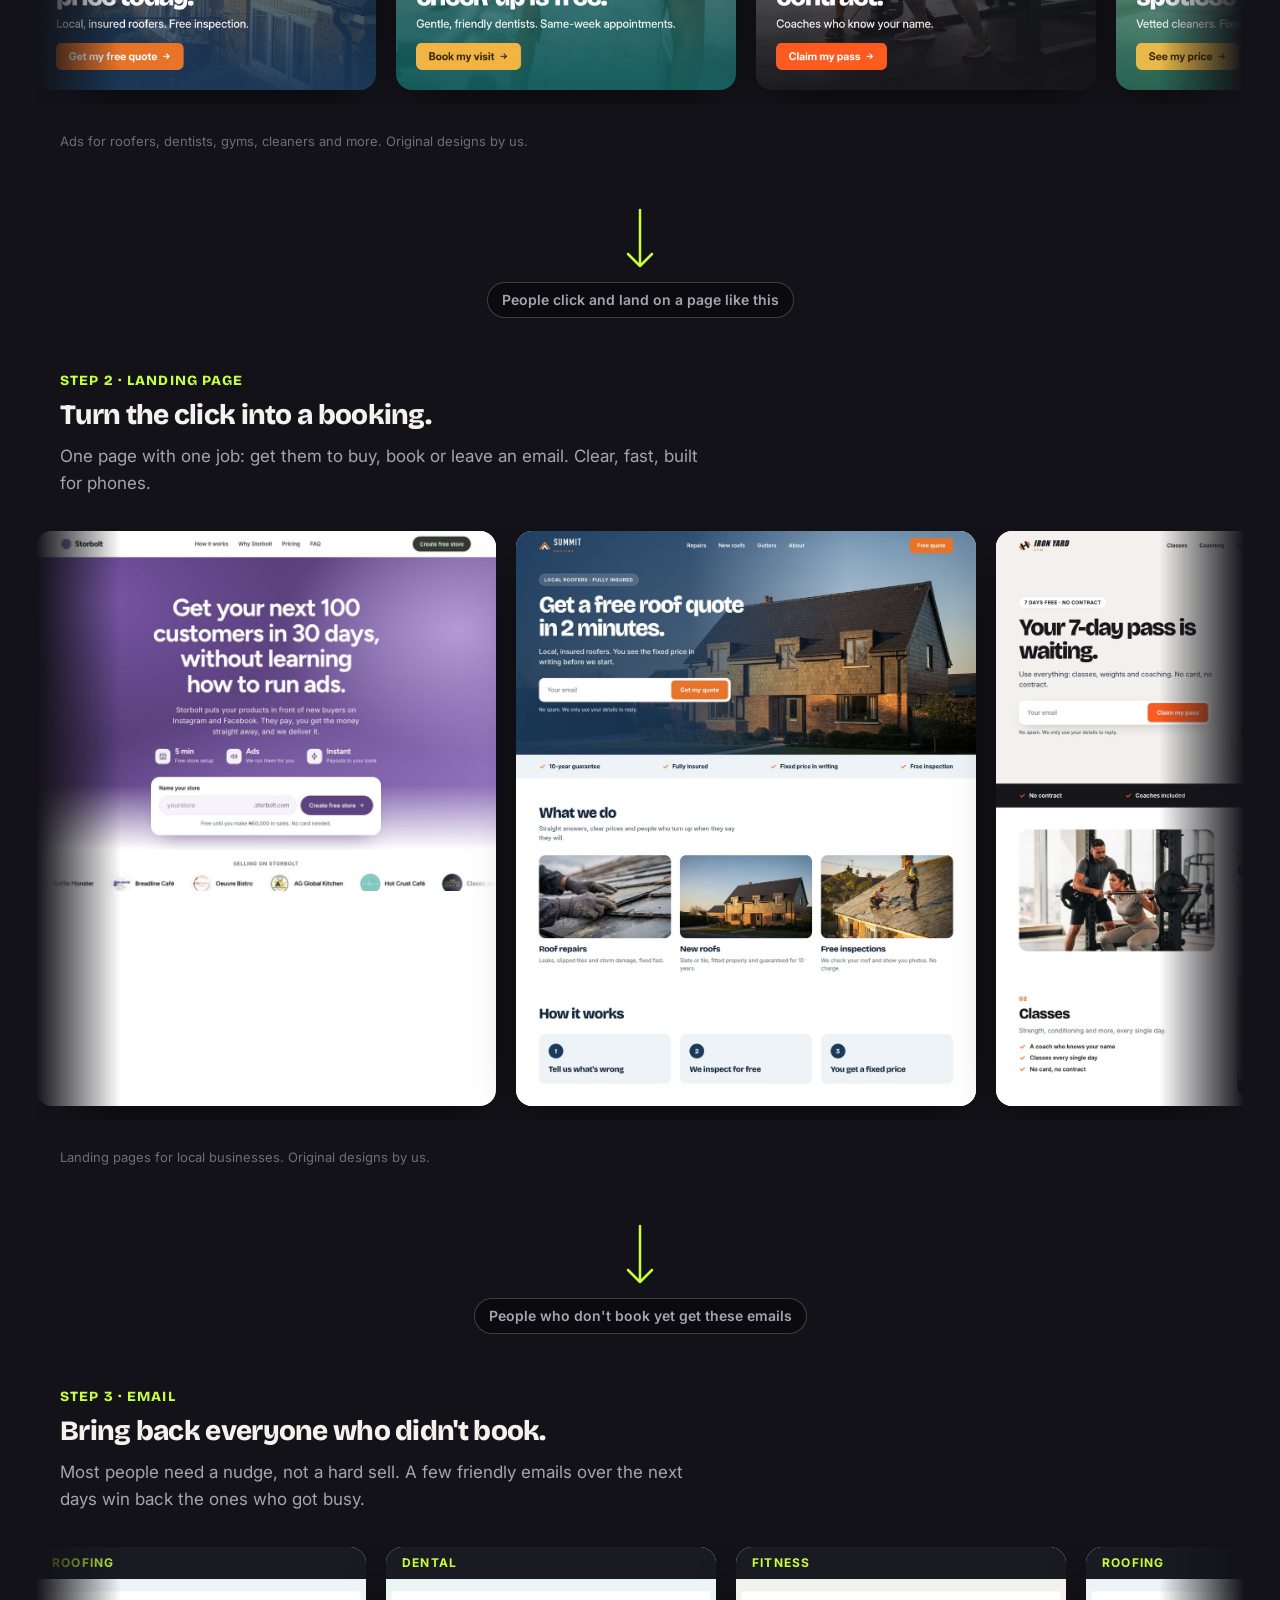
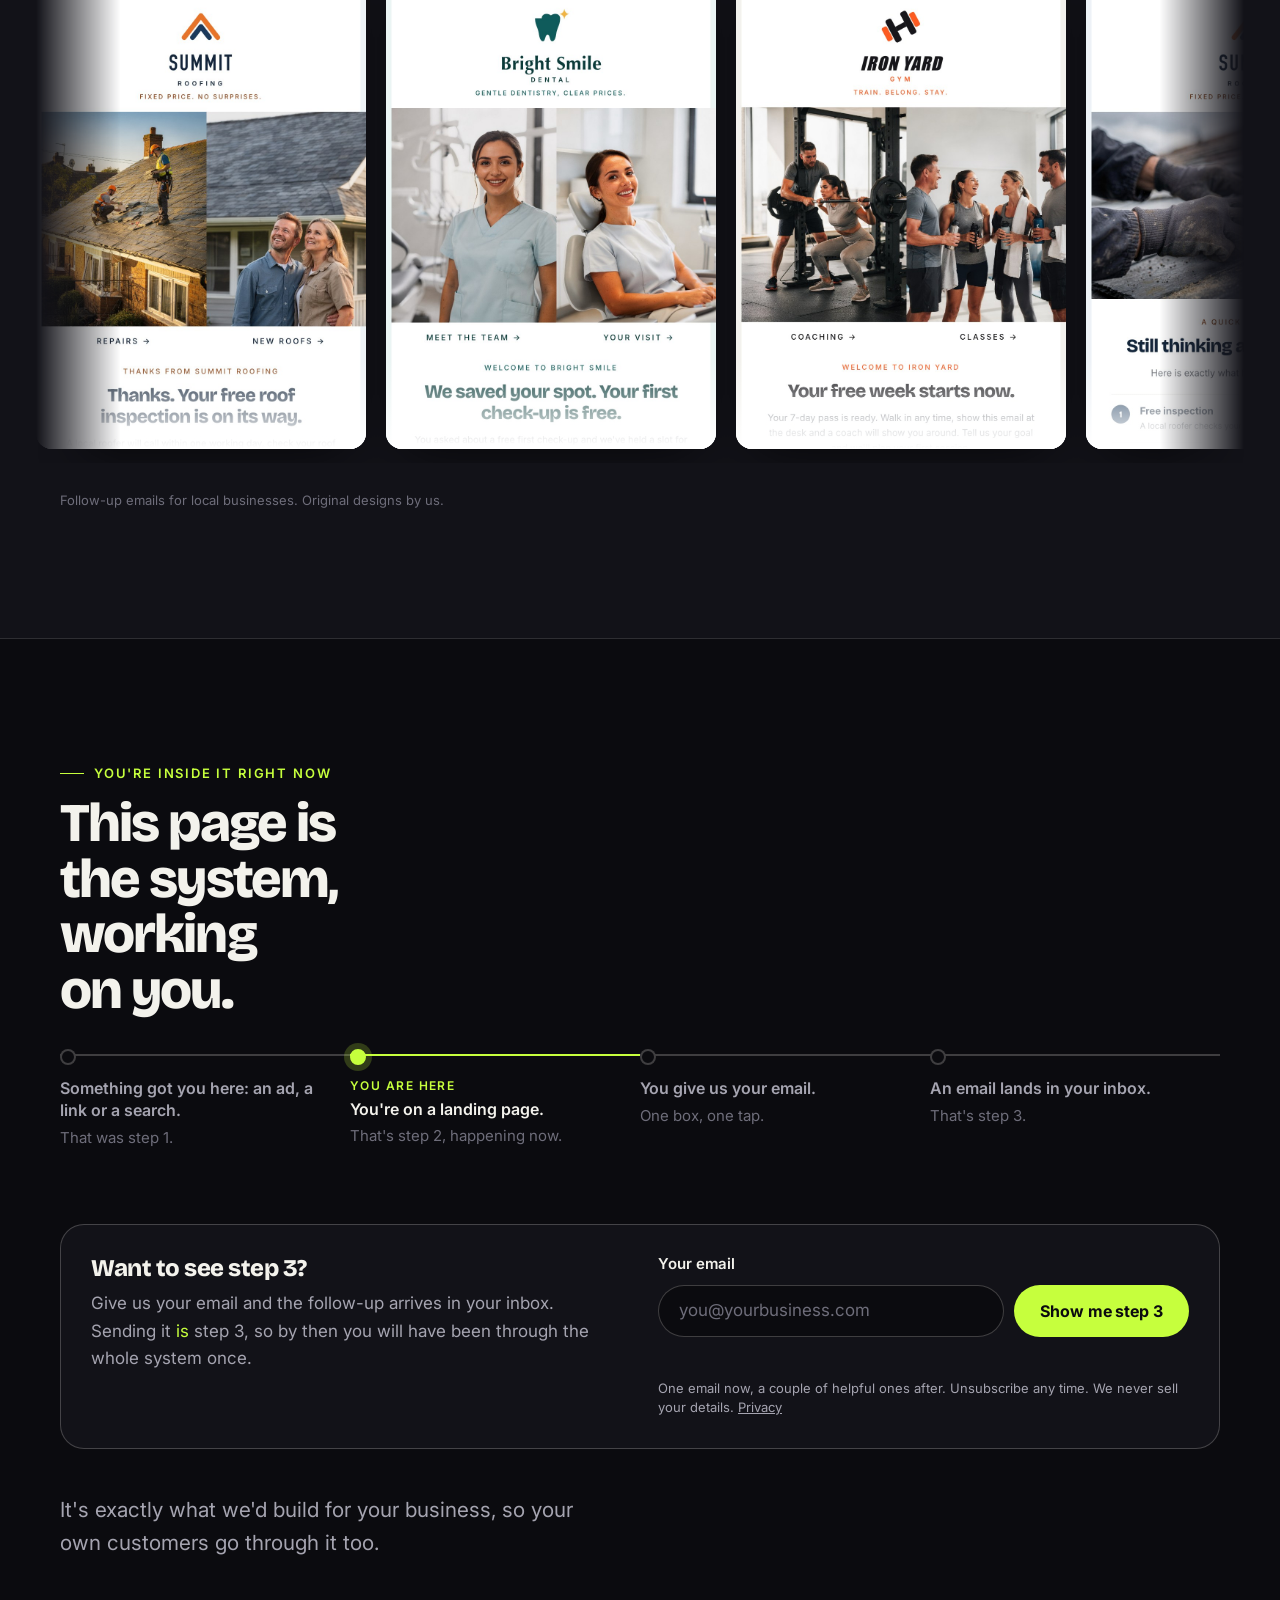
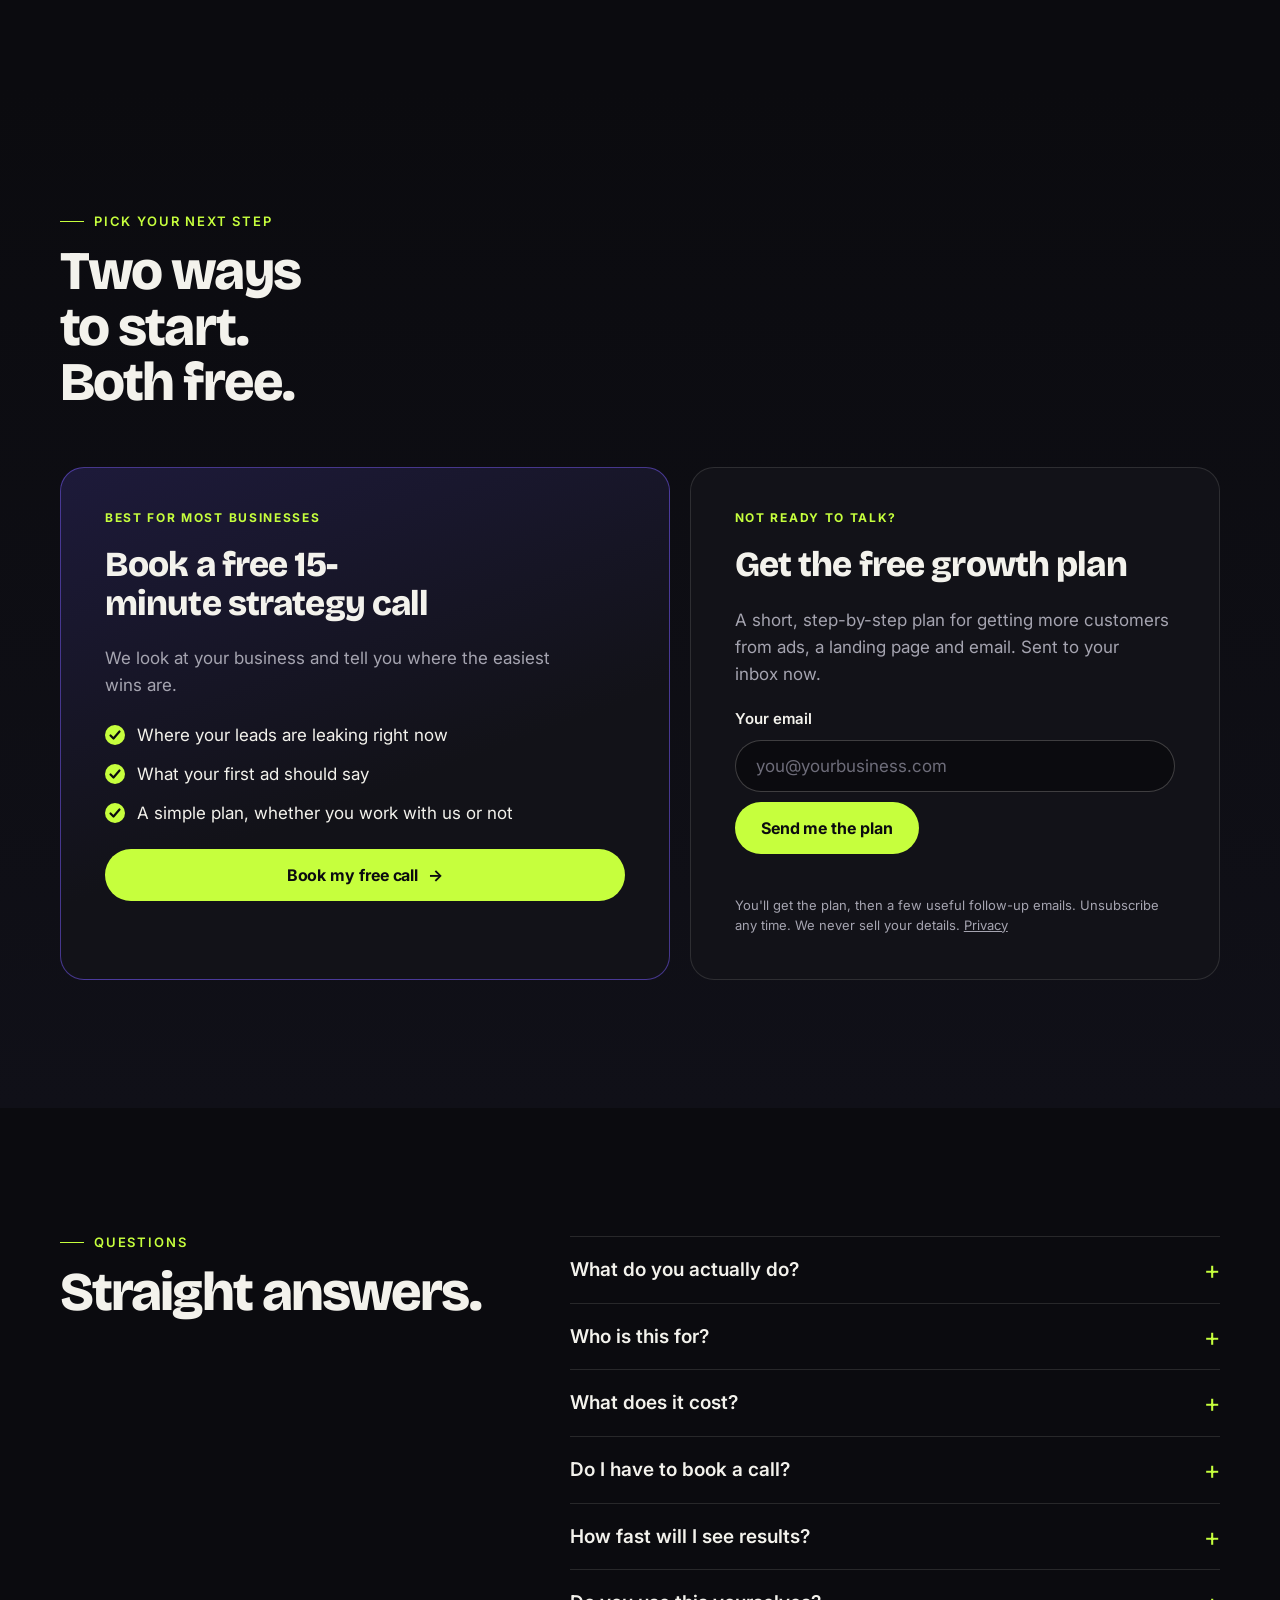
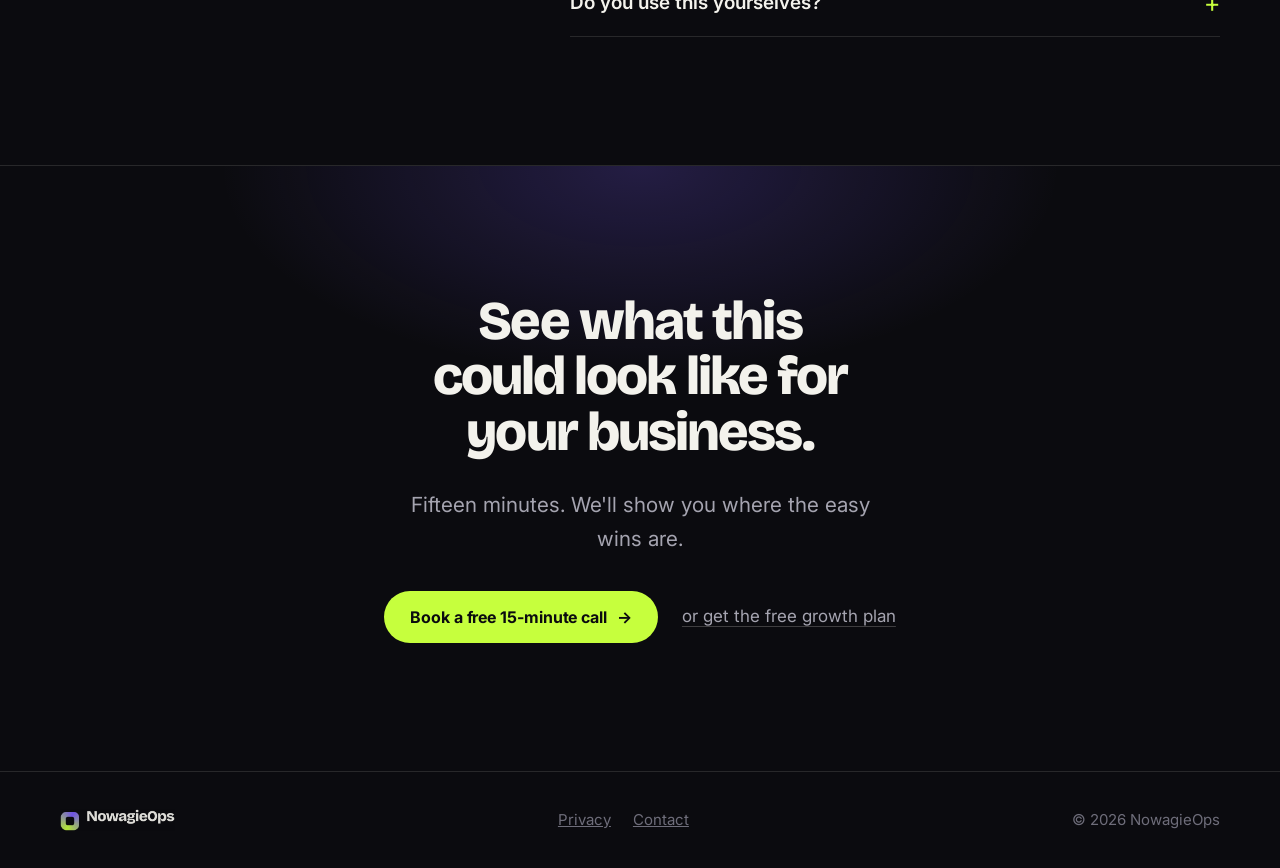
==== commit 2046244a: "Remove 'Ads · Landing page · Email' label from the hero Co-Authored-By: Claude Sonnet 5.5 <noreply@a" ====
--- a/index.html
+++ b/index.html
@@ -14,7 +14,7 @@
 <link rel="icon" type="image/png" href="assets/favicon.png">
 <link rel="apple-touch-icon" href="assets/apple-touch-icon.png">
 <link rel="preload" href="assets/fonts/Bricolage.woff2" as="font" type="font/woff2" crossorigin>
-<link rel="stylesheet" href="styles.css?v=20261127a">
+<link rel="stylesheet" href="styles.css?v=20261127b">
 </head>
 <body>
 
@@ -29,7 +29,6 @@
 
 <section class="hero">
   <div class="wrap">
-    <span class="eyebrow"><i></i>Ads · Landing page · Email</span>
     <h1>Turn clicks into <span class="hl">booked jobs.</span></h1>
     <p class="lede">We run your ads, build the page they land on, and follow up by email. Strangers become customers without you chasing anyone.</p>
     <div class="cta-row">
@@ -219,7 +218,7 @@
   </div>
 </div>
 
-<script src="config.js?v=20261127a"></script>
-<script src="app.js?v=20261127a" defer></script>
+<script src="config.js?v=20261127b"></script>
+<script src="app.js?v=20261127b" defer></script>
 </body>
 </html>
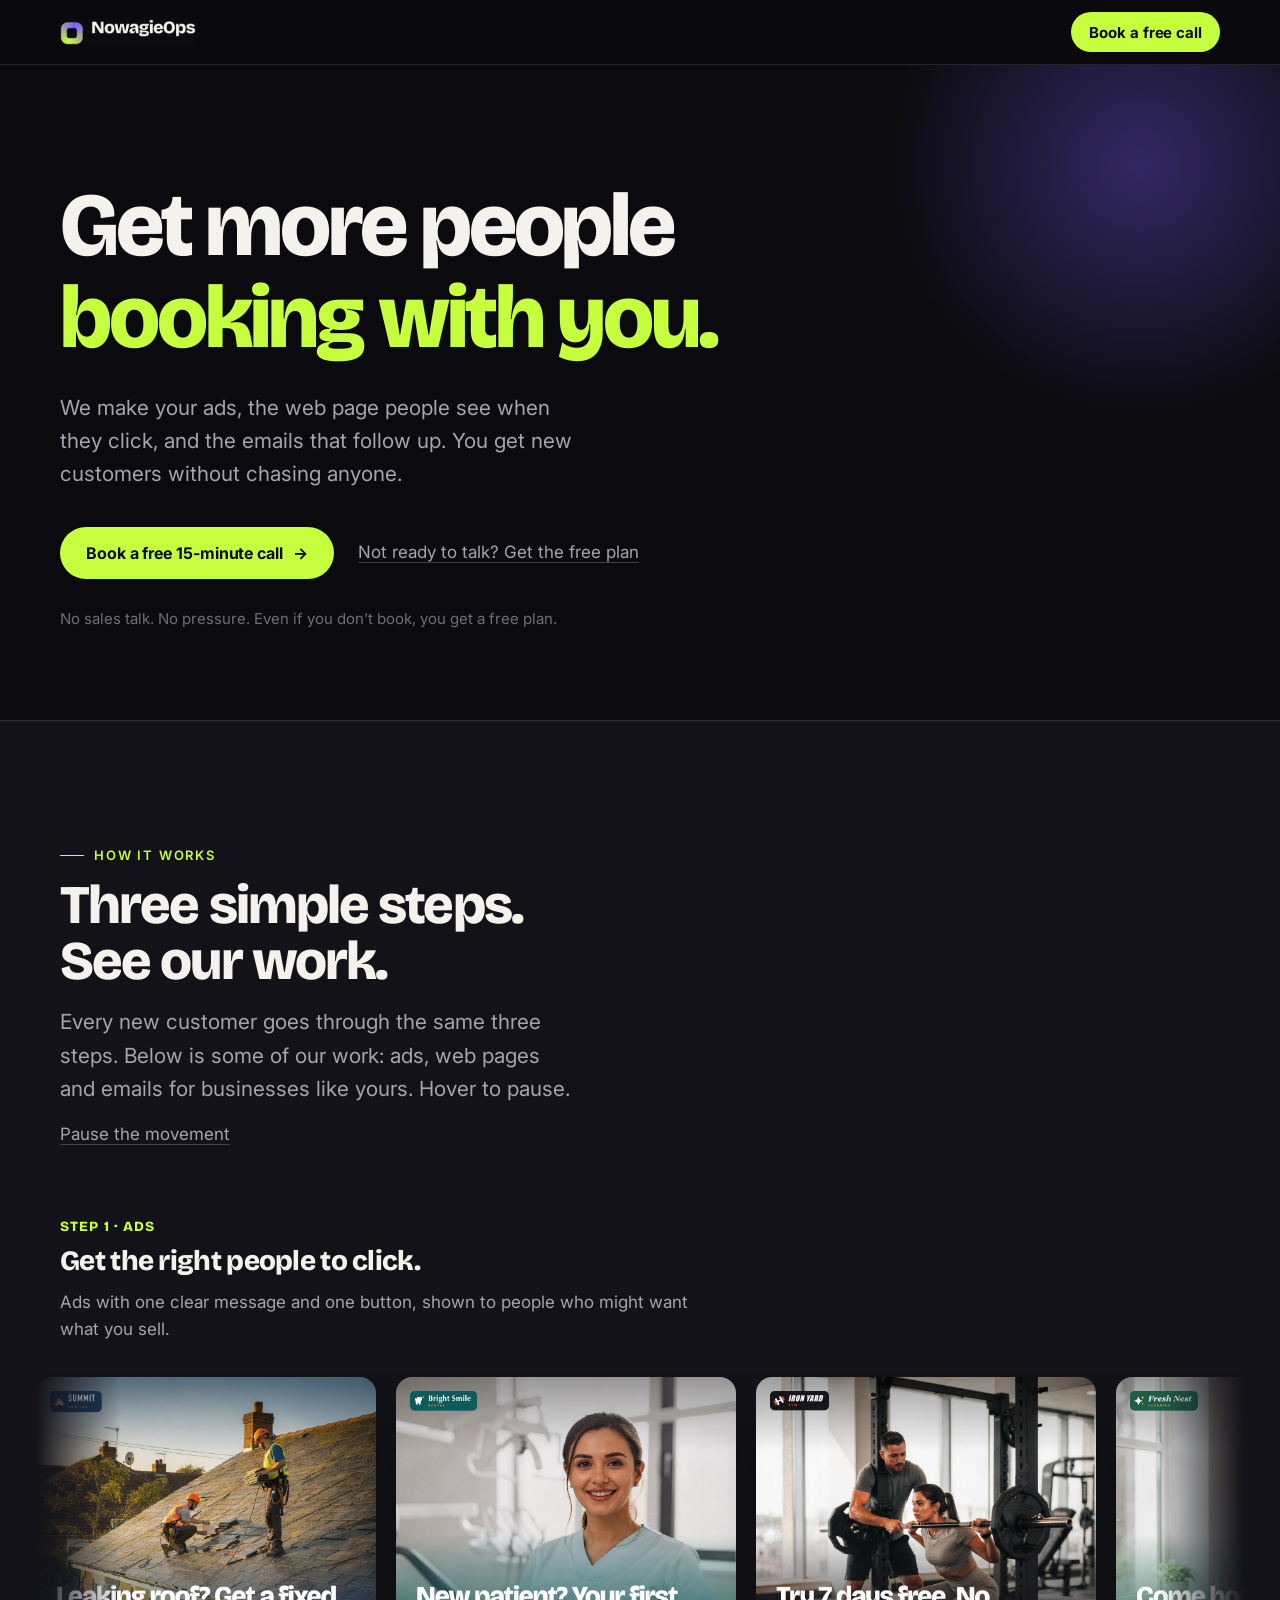
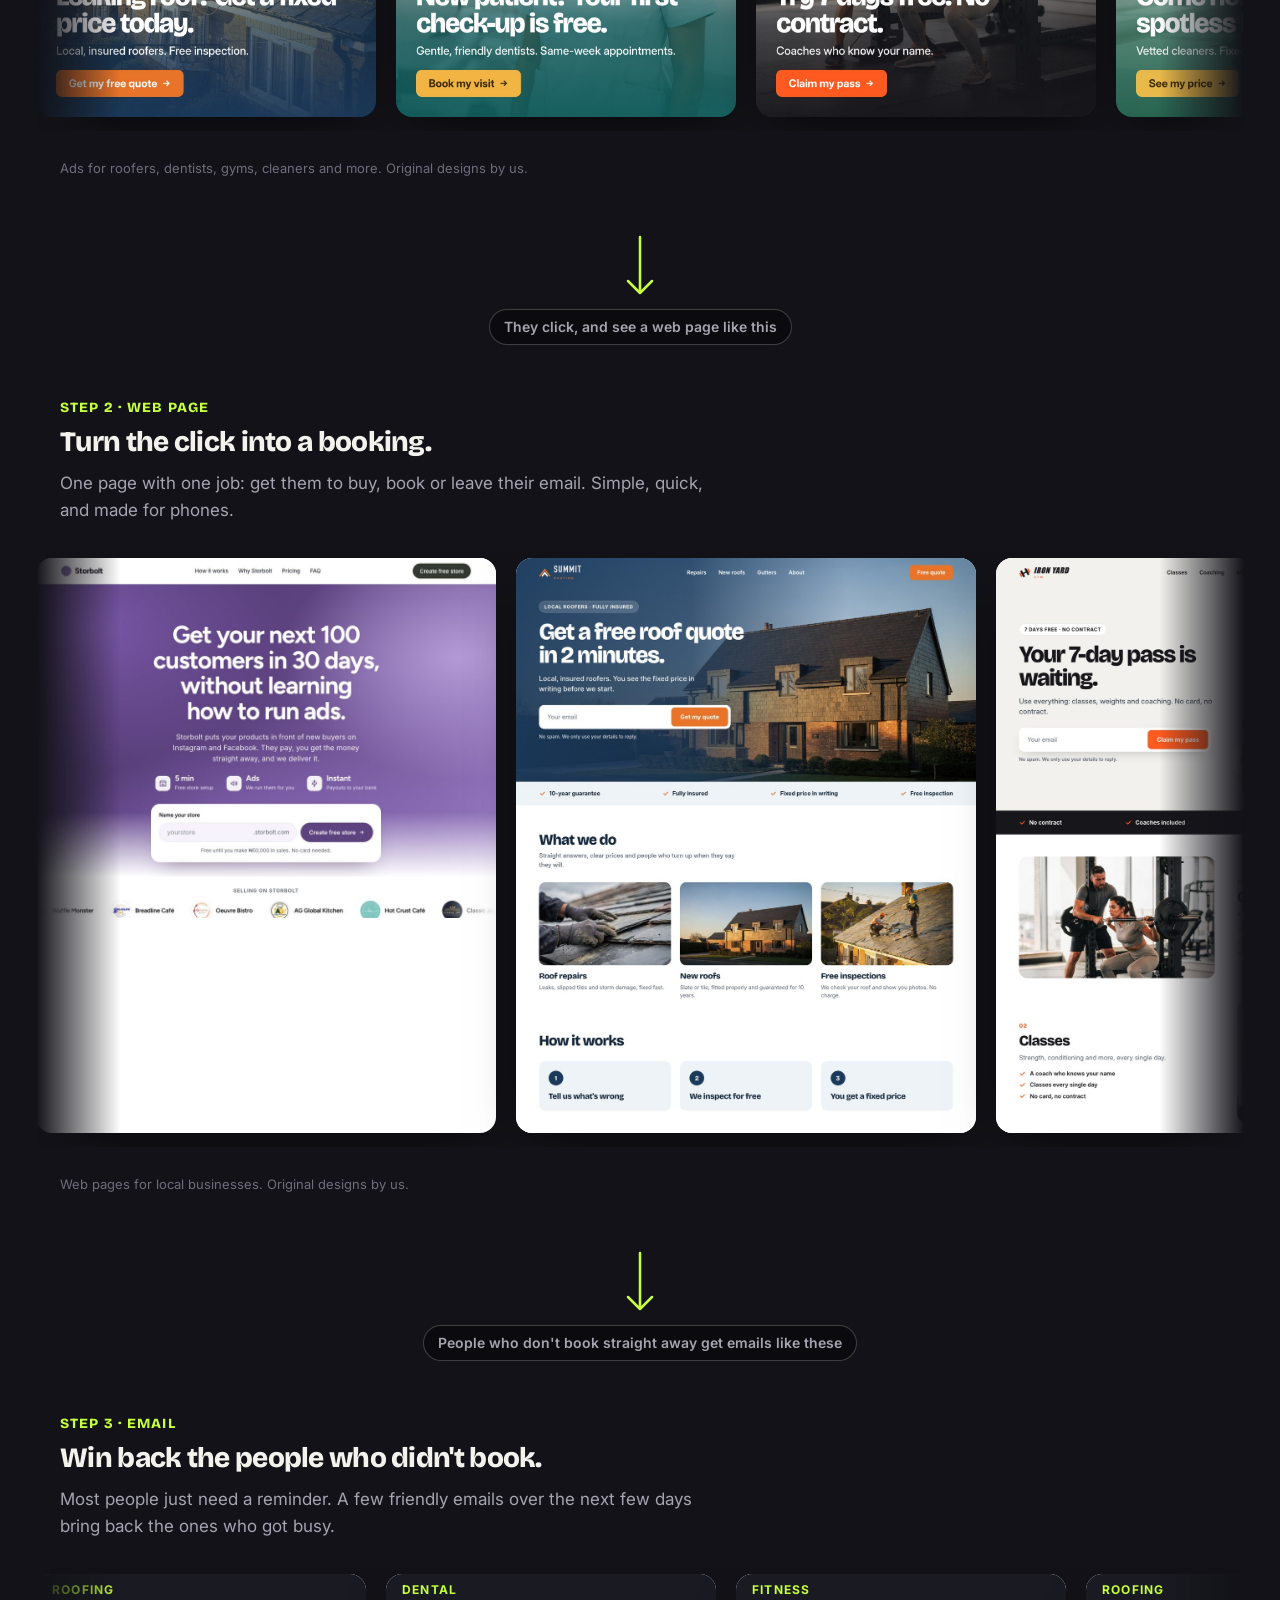
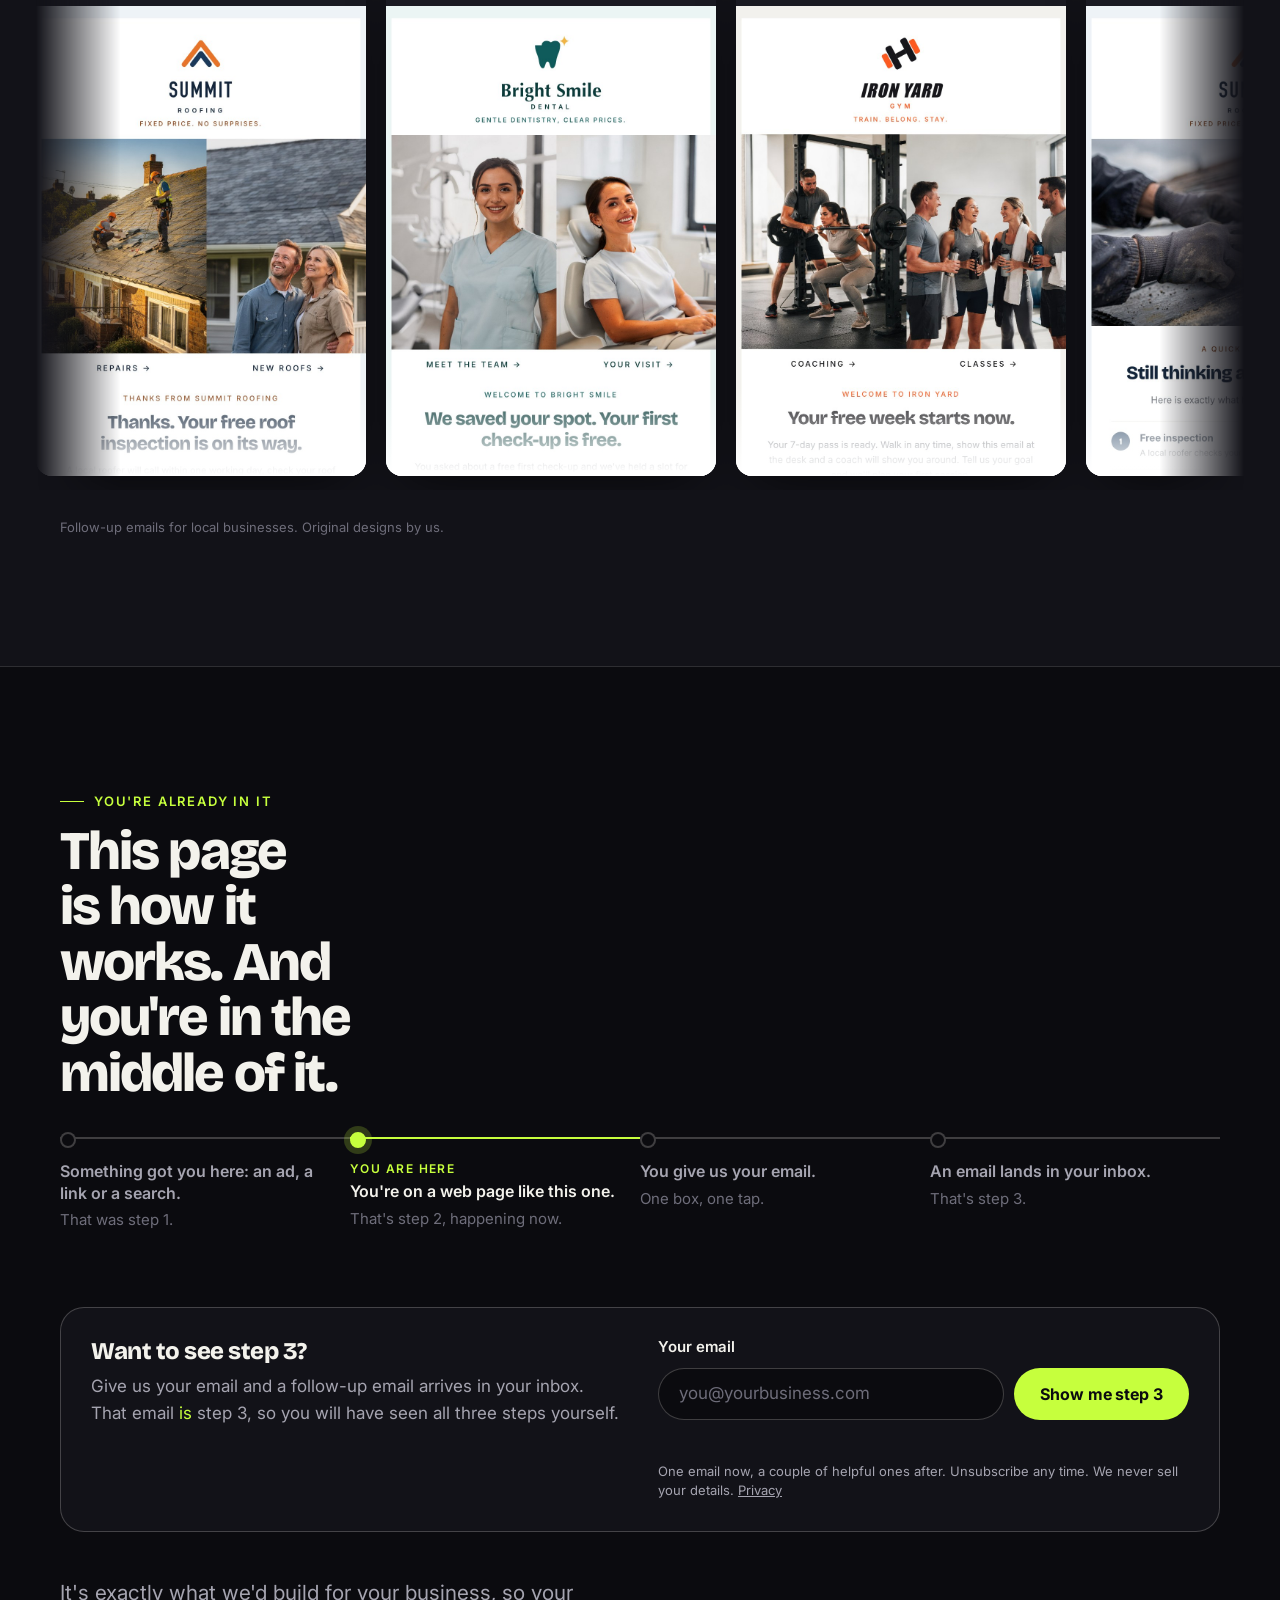
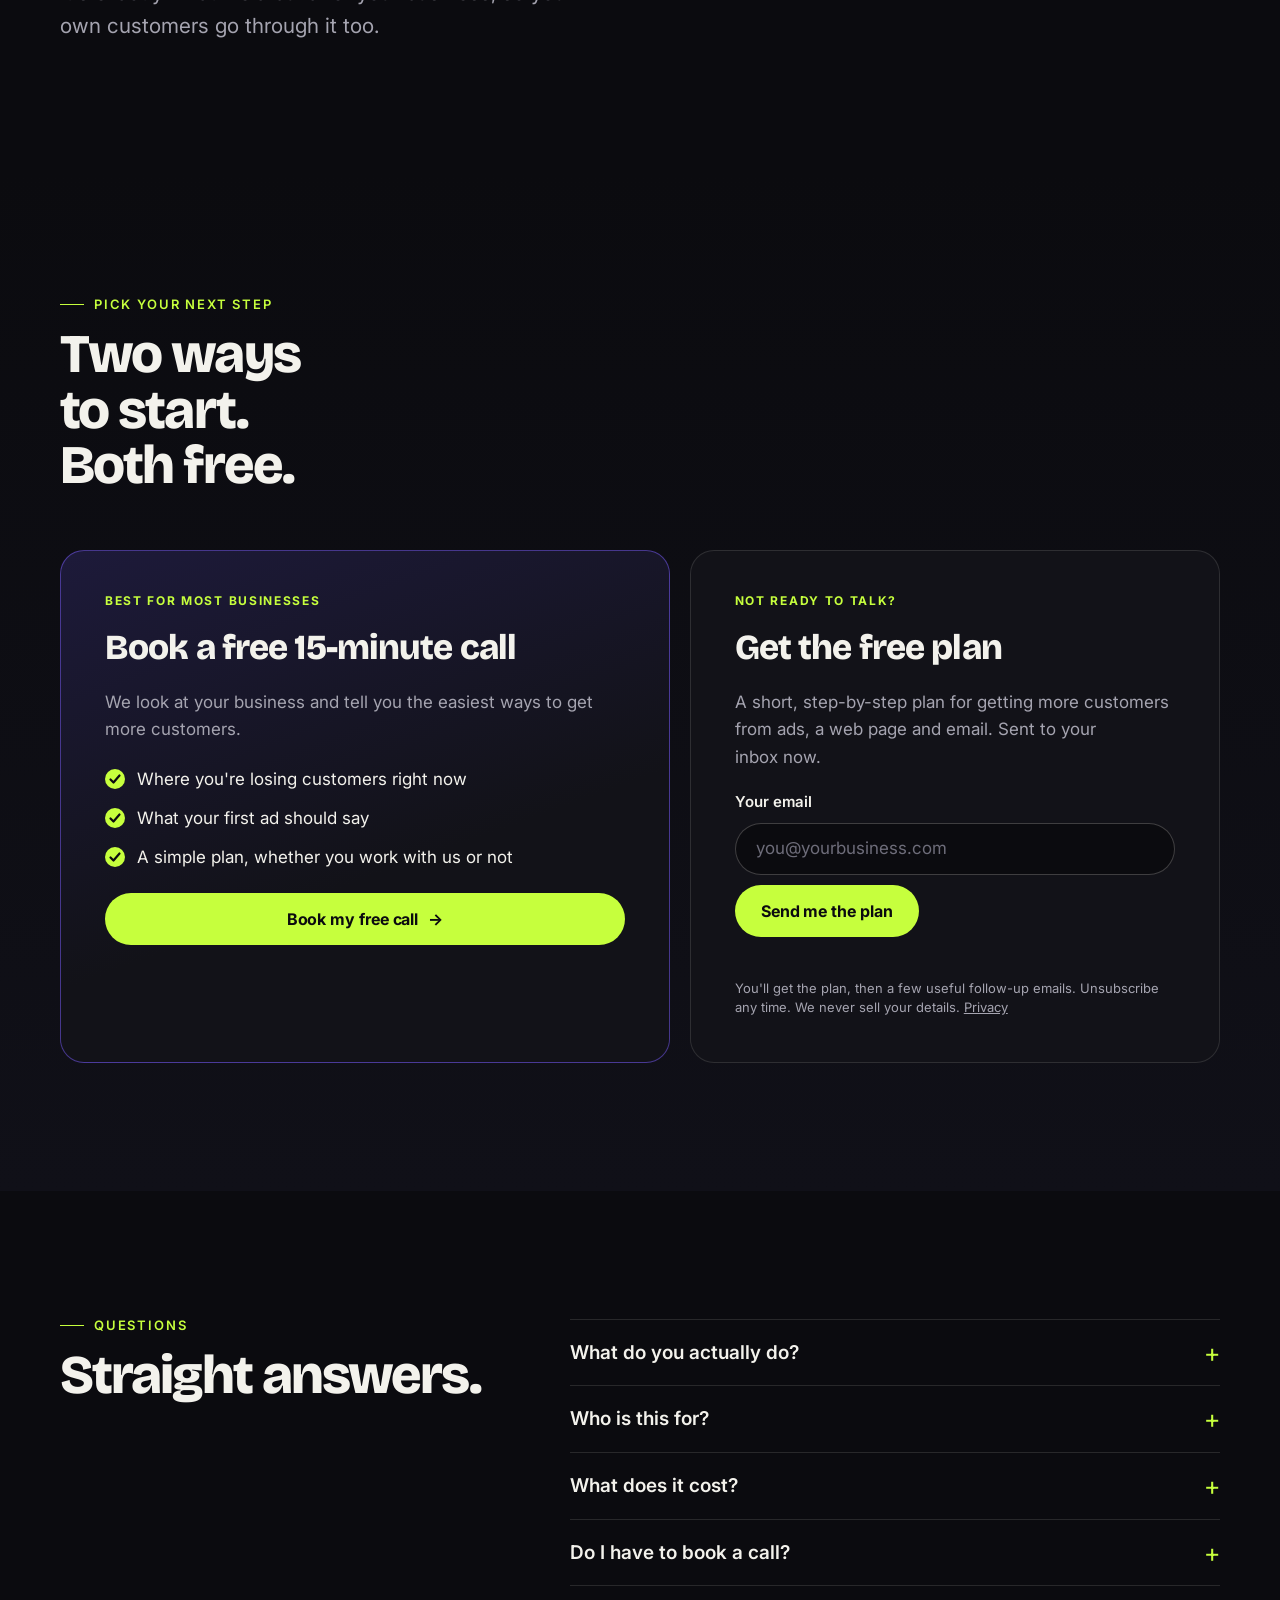
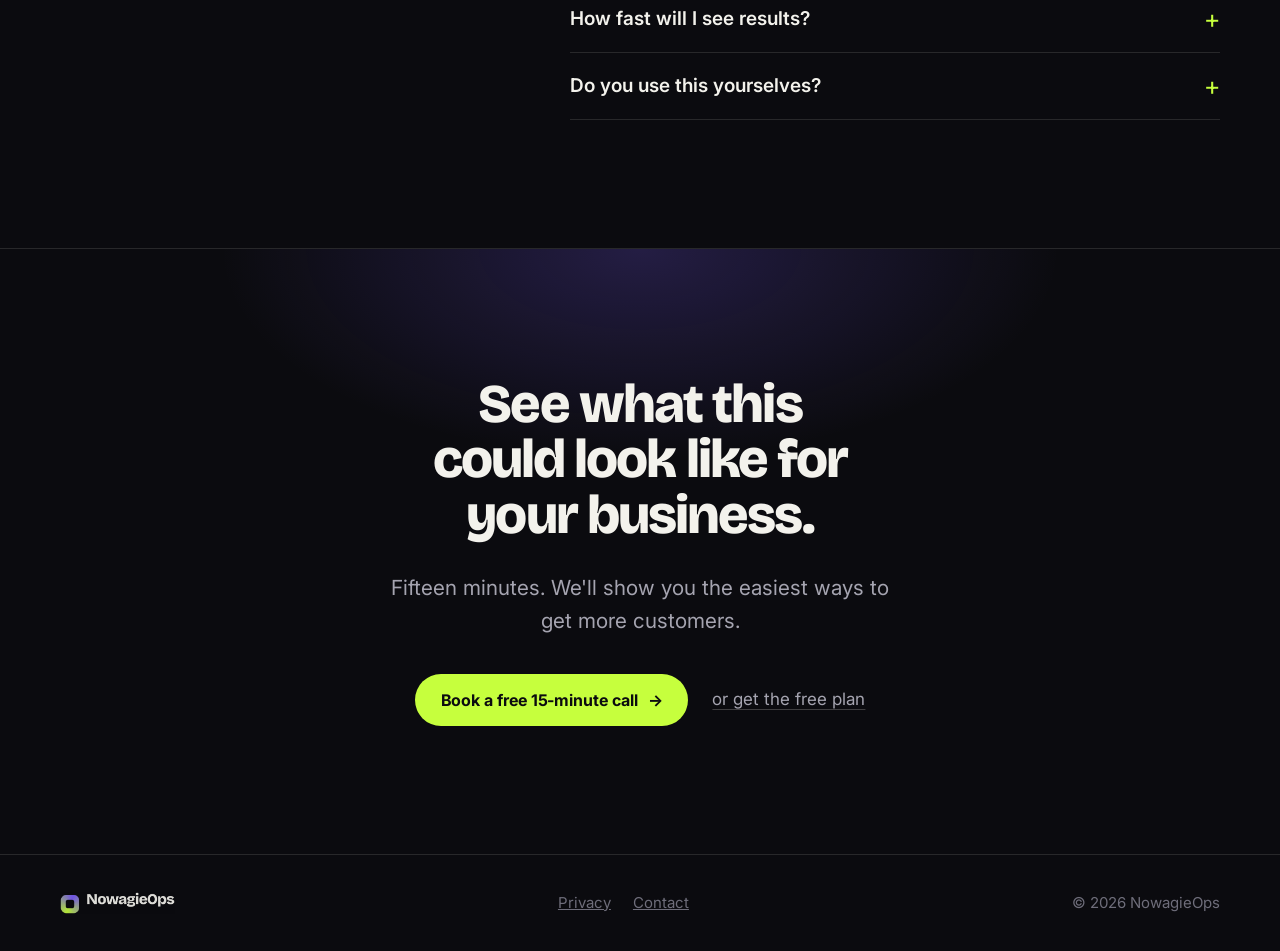
==== commit 43fa5764: "Plain-English copy across the site, growth plan and emails (no marketing jargon) Co-Authored-By: Cla" ====
--- a/index.html
+++ b/index.html
@@ -3,18 +3,18 @@
 <head>
 <meta charset="utf-8">
 <meta name="viewport" content="width=device-width, initial-scale=1">
-<title>NowagieOps — Turn clicks into booked jobs</title>
-<meta name="description" content="We run your ads, build the page people land on, and follow up by email, so strangers become booked customers. Book a free 15-minute strategy call or get the free growth plan.">
+<title>NowagieOps — Get more customers booking with you</title>
+<meta name="description" content="We make your ads, the web page people see when they click, and the emails that follow up, so more people book with you. Book a free 15-minute call or get the free plan.">
 <meta name="theme-color" content="#0B0B0F">
-<meta property="og:title" content="NowagieOps — Turn clicks into booked jobs">
-<meta property="og:description" content="Ads, landing page and email follow-up, built as one system for local and service businesses.">
+<meta property="og:title" content="NowagieOps — Get more customers booking with you">
+<meta property="og:description" content="Ads, a web page and follow-up emails that work together to get local businesses more customers.">
 <meta property="og:type" content="website">
 <meta property="og:image" content="https://nowagieops.com/assets/og.png">
 <meta name="twitter:card" content="summary_large_image">
 <link rel="icon" type="image/png" href="assets/favicon.png">
 <link rel="apple-touch-icon" href="assets/apple-touch-icon.png">
 <link rel="preload" href="assets/fonts/Bricolage.woff2" as="font" type="font/woff2" crossorigin>
-<link rel="stylesheet" href="styles.css?v=20261127b">
+<link rel="stylesheet" href="styles.css?v=20261127d">
 </head>
 <body>
 
@@ -29,13 +29,13 @@
 
 <section class="hero">
   <div class="wrap">
-    <h1>Turn clicks into <span class="hl">booked jobs.</span></h1>
-    <p class="lede">We run your ads, build the page they land on, and follow up by email. Strangers become customers without you chasing anyone.</p>
+    <h1>Get more people <span class="hl">booking with you.</span></h1>
+    <p class="lede">We make your ads, the web page people see when they click, and the emails that follow up. You get new customers without chasing anyone.</p>
     <div class="cta-row">
       <button class="btn btn--lime" data-book>Book a free 15-minute call <span aria-hidden="true">→</span></button>
-      <a class="link" href="#plan" data-plan-link>Not ready to talk? Get the free growth plan</a>
-    </div>
-    <p class="micro">No pitch deck. No pressure. Even if you don't book, you leave with a plan.</p>
+      <a class="link" href="#plan" data-plan-link>Not ready to talk? Get the free plan</a>
+    </div>
+    <p class="micro">No sales talk. No pressure. Even if you don't book, you get a free plan.</p>
   </div>
 </section>
 
@@ -43,8 +43,8 @@
   <div class="wrap">
     <div class="flow-head rv">
       <span class="eyebrow"><i></i>How it works</span>
-      <h2>Three steps. One system. Watch it run.</h2>
-      <p class="lede">Every customer you win goes through the same three steps. Below is our work: ads, pages and emails for the businesses you serve every day. Hover to pause.</p>
+      <h2>Three simple steps. See our work.</h2>
+      <p class="lede">Every new customer goes through the same three steps. Below is some of our work: ads, web pages and emails for businesses like yours. Hover to pause.</p>
       <button class="link motion-toggle" type="button" id="motion" aria-pressed="false">Pause the movement</button>
     </div>
 
@@ -52,7 +52,7 @@
       <div class="stage-head">
         <span class="num">STEP 1 · ADS</span>
         <h3>Get the right people to click.</h3>
-        <p>Scroll-stopping ads with one message and one button, shown to the right people.</p>
+        <p>Ads with one clear message and one button, shown to people who might want what you sell.</p>
       </div>
       <div class="marquee" role="group" aria-label="Examples of ads we build"><div class="track" id="ads" style="--dur:90s"></div></div>
       <p class="fine">Ads for roofers, dentists, gyms, cleaners and more. Original designs by us.</p>
@@ -60,29 +60,29 @@
 
     <div class="connector" aria-hidden="true">
       <svg viewBox="0 0 36 64"><path d="M18 2 V58 M6 46 L18 58 L30 46"/></svg>
-      <span>People click and land on a page like this</span>
+      <span>They click, and see a web page like this</span>
     </div>
 
     <div class="stage rv">
       <div class="stage-head">
-        <span class="num">STEP 2 · LANDING PAGE</span>
+        <span class="num">STEP 2 · WEB PAGE</span>
         <h3>Turn the click into a booking.</h3>
-        <p>One page with one job: get them to buy, book or leave an email. Clear, fast, built for phones.</p>
-      </div>
-      <div class="marquee" role="group" aria-label="Examples of landing pages we build"><div class="track" id="pages" style="--dur:105s"></div></div>
-      <p class="fine">Landing pages for local businesses. Original designs by us.</p>
+        <p>One page with one job: get them to buy, book or leave their email. Simple, quick, and made for phones.</p>
+      </div>
+      <div class="marquee" role="group" aria-label="Examples of web pages we build"><div class="track" id="pages" style="--dur:105s"></div></div>
+      <p class="fine">Web pages for local businesses. Original designs by us.</p>
     </div>
 
     <div class="connector" aria-hidden="true">
       <svg viewBox="0 0 36 64"><path d="M18 2 V58 M6 46 L18 58 L30 46"/></svg>
-      <span>People who don't book yet get these emails</span>
+      <span>People who don't book straight away get emails like these</span>
     </div>
 
     <div class="stage rv">
       <div class="stage-head">
         <span class="num">STEP 3 · EMAIL</span>
-        <h3>Bring back everyone who didn't book.</h3>
-        <p>Most people need a nudge, not a hard sell. A few friendly emails over the next days win back the ones who got busy.</p>
+        <h3>Win back the people who didn't book.</h3>
+        <p>Most people just need a reminder. A few friendly emails over the next few days bring back the ones who got busy.</p>
       </div>
       <div class="marquee" role="group" aria-label="Examples of follow-up emails we write"><div class="track" id="emails" style="--dur:95s"></div></div>
       <p class="fine">Follow-up emails for local businesses. Original designs by us.</p>
@@ -93,19 +93,19 @@
 <section class="here">
   <div class="wrap">
     <div class="rv" style="display:grid;gap:16px;max-width:30ch">
-      <span class="eyebrow"><i></i>You're inside it right now</span>
-      <h2>This page is the system, working on you.</h2>
+      <span class="eyebrow"><i></i>You're already in it</span>
+      <h2>This page is how it works. And you're in the middle of it.</h2>
     </div>
     <ol class="trail rv" id="trail">
       <li>Something got you here: an ad, a link or a search.<small>That was step 1.</small></li>
-      <li class="you"><em>You are here</em>You're on a landing page.<small>That's step 2, happening now.</small></li>
+      <li class="you"><em>You are here</em>You're on a web page like this one.<small>That's step 2, happening now.</small></li>
       <li data-s="3">You give us your email.<small>One box, one tap.</small></li>
       <li data-s="4">An email lands in your inbox.<small>That's step 3.</small></li>
     </ol>
     <div class="step3 rv" id="step3">
       <div>
         <h3>Want to see step 3?</h3>
-        <p>Give us your email and the follow-up arrives in your inbox. Sending it <em>is</em> step 3, so by then you will have been through the whole system once.</p>
+        <p>Give us your email and a follow-up email arrives in your inbox. That email <em>is</em> step 3, so you will have seen all three steps yourself.</p>
       </div>
       <form class="form" data-form="step3" novalidate>
         <label for="email-step3">Your email</label>
@@ -131,10 +131,10 @@
     <div class="offer-grid">
       <article class="card card--main rv">
         <span class="tag">Best for most businesses</span>
-        <h3>Book a free 15-minute strategy call</h3>
-        <p>We look at your business and tell you where the easiest wins are.</p>
+        <h3>Book a free 15-minute call</h3>
+        <p>We look at your business and tell you the easiest ways to get more customers.</p>
         <ul class="ticks">
-          <li>Where your leads are leaking right now</li>
+          <li>Where you're losing customers right now</li>
           <li>What your first ad should say</li>
           <li>A simple plan, whether you work with us or not</li>
         </ul>
@@ -143,8 +143,8 @@
 
       <article class="card rv" id="plan">
         <span class="tag">Not ready to talk?</span>
-        <h3>Get the free growth plan</h3>
-        <p>A short, step-by-step plan for getting more customers from ads, a landing page and email. Sent to your inbox now.</p>
+        <h3>Get the free plan</h3>
+        <p>A short, step-by-step plan for getting more customers from ads, a web page and email. Sent to your inbox now.</p>
         <form class="form" data-form="growth-plan" novalidate>
           <label for="email-plan">Your email</label>
           <div class="field">
@@ -167,12 +167,12 @@
       <h2>Straight answers.</h2>
     </div>
     <div class="rv">
-      <details><summary>What do you actually do?</summary><p>We run the three things that bring in customers online: the ads, the page people land on, and the emails that follow up. You get one team and one plan instead of three separate freelancers.</p></details>
-      <details><summary>Who is this for?</summary><p>Local and service businesses that want more booked calls or jobs: trades, clinics, salons, coaches, cleaners, agencies and similar.</p></details>
-      <details><summary>What does it cost?</summary><p>The call and the growth plan are free. If we work together, we'll quote after we understand your business, so you only pay for what fits.</p></details>
-      <details><summary>Do I have to book a call?</summary><p>No. If you'd rather start on your own, the free growth plan walks you through it. Many people read it first and book later.</p></details>
-      <details><summary>How fast will I see results?</summary><p>Ads can bring people in within days. The page and the emails get better over the following weeks as we learn what works. We'll be honest about what to expect on the call, and we won't promise numbers we can't back up.</p></details>
-      <details><summary>Do you use this yourselves?</summary><p>Yes. We run the same system on our own brands.</p></details>
+      <details><summary>What do you actually do?</summary><p>We make the three things that bring in customers online: the ads, the web page people see when they click, and the emails that follow up. You get one team and one plan, not three different freelancers.</p></details>
+      <details><summary>Who is this for?</summary><p>Local businesses that want more bookings or jobs: roofers, plumbers, dentists, gyms, salons, cleaners and similar.</p></details>
+      <details><summary>What does it cost?</summary><p>The call and the plan are free. If we work together, we'll give you a price after we understand your business, so you only pay for what fits.</p></details>
+      <details><summary>Do I have to book a call?</summary><p>No. If you'd rather start on your own, the free plan shows you how. Many people read it first and book later.</p></details>
+      <details><summary>How fast will I see results?</summary><p>Ads can bring people in within days. The web page and emails get better over the next few weeks as we see what works. We'll tell you honestly what to expect on the call, and we won't promise numbers we can't back up.</p></details>
+      <details><summary>Do you use this yourselves?</summary><p>Yes. We use the same approach for our own businesses.</p></details>
     </div>
   </div>
 </section>
@@ -180,10 +180,10 @@
 <section class="final">
   <div class="wrap">
     <h2>See what this could look like for your business.</h2>
-    <p class="lede">Fifteen minutes. We'll show you where the easy wins are.</p>
+    <p class="lede">Fifteen minutes. We'll show you the easiest ways to get more customers.</p>
     <div class="cta-row">
       <button class="btn btn--lime" data-book>Book a free 15-minute call <span aria-hidden="true">→</span></button>
-      <a class="link" href="#plan" data-plan-link>or get the free growth plan</a>
+      <a class="link" href="#plan" data-plan-link>or get the free plan</a>
     </div>
   </div>
 </section>
@@ -218,7 +218,7 @@
   </div>
 </div>
 
-<script src="config.js?v=20261127b"></script>
-<script src="app.js?v=20261127b" defer></script>
+<script src="config.js?v=20261127d"></script>
+<script src="app.js?v=20261127d" defer></script>
 </body>
 </html>
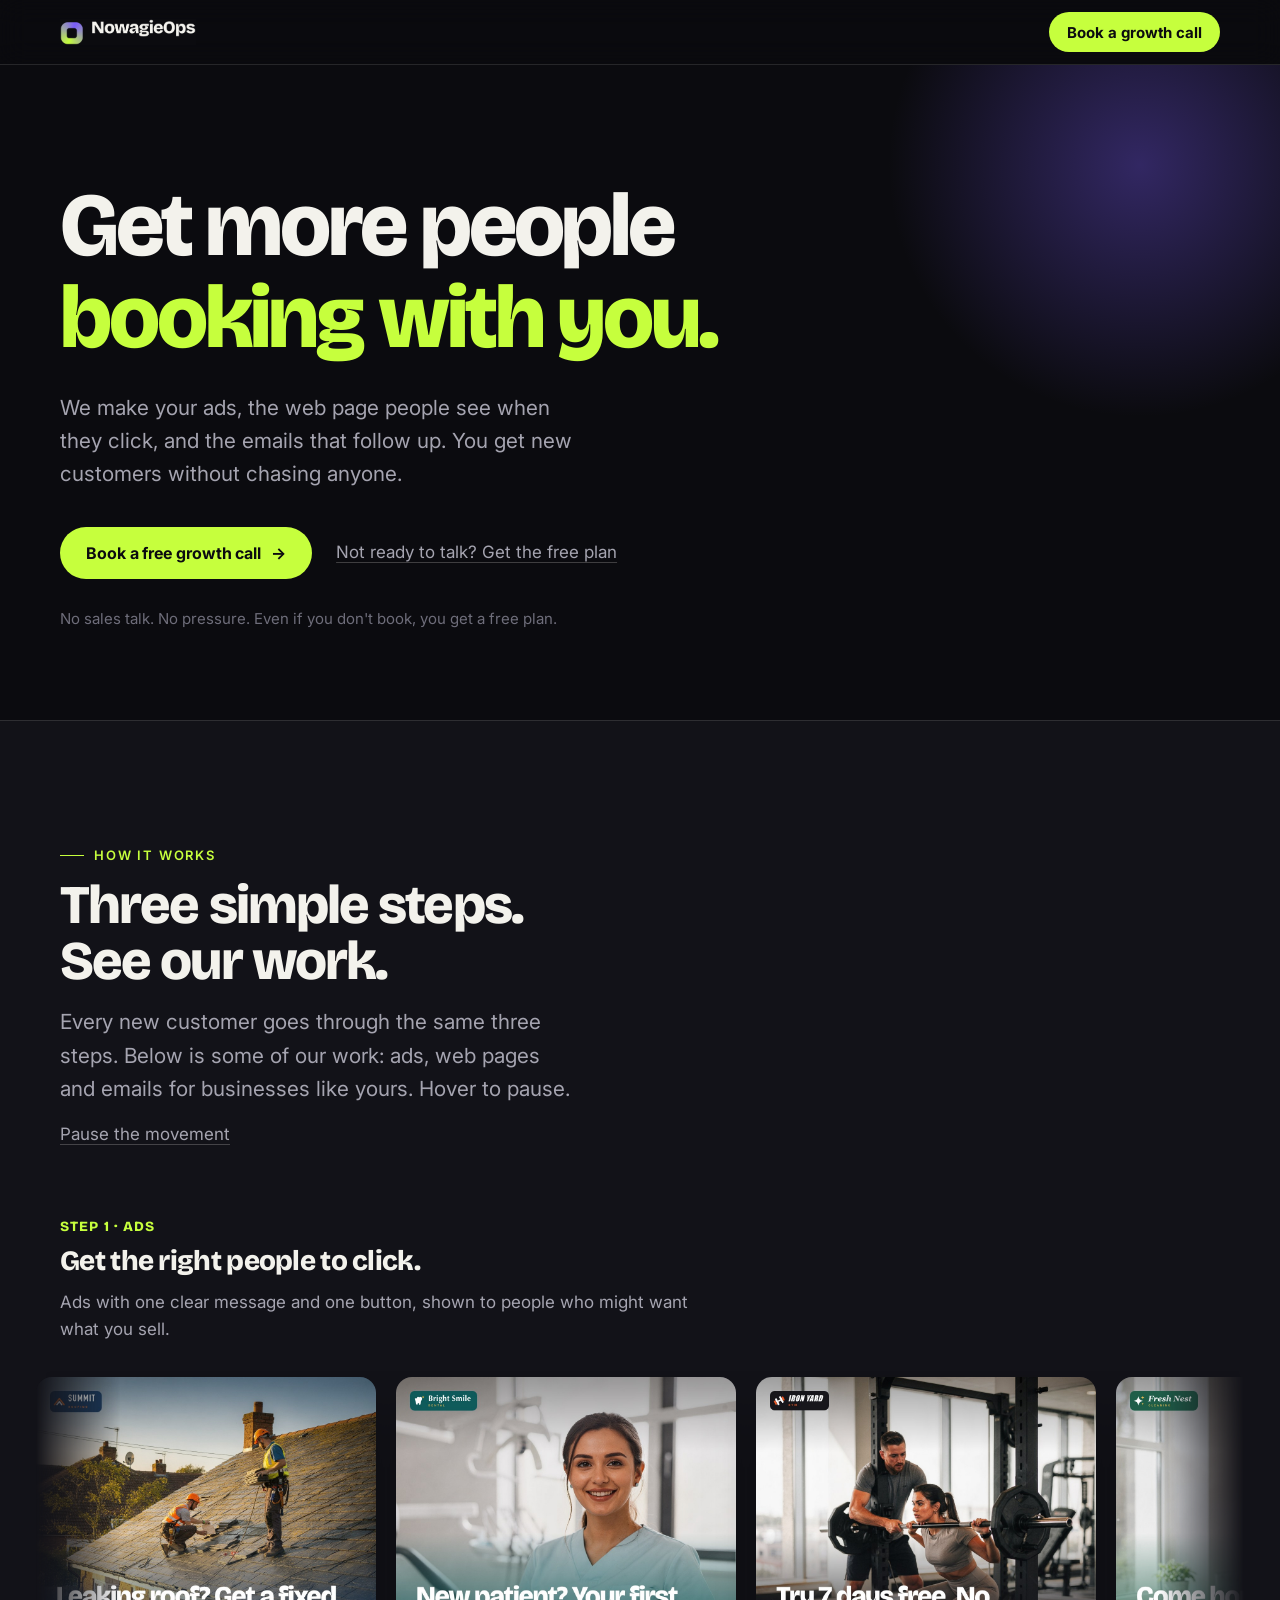
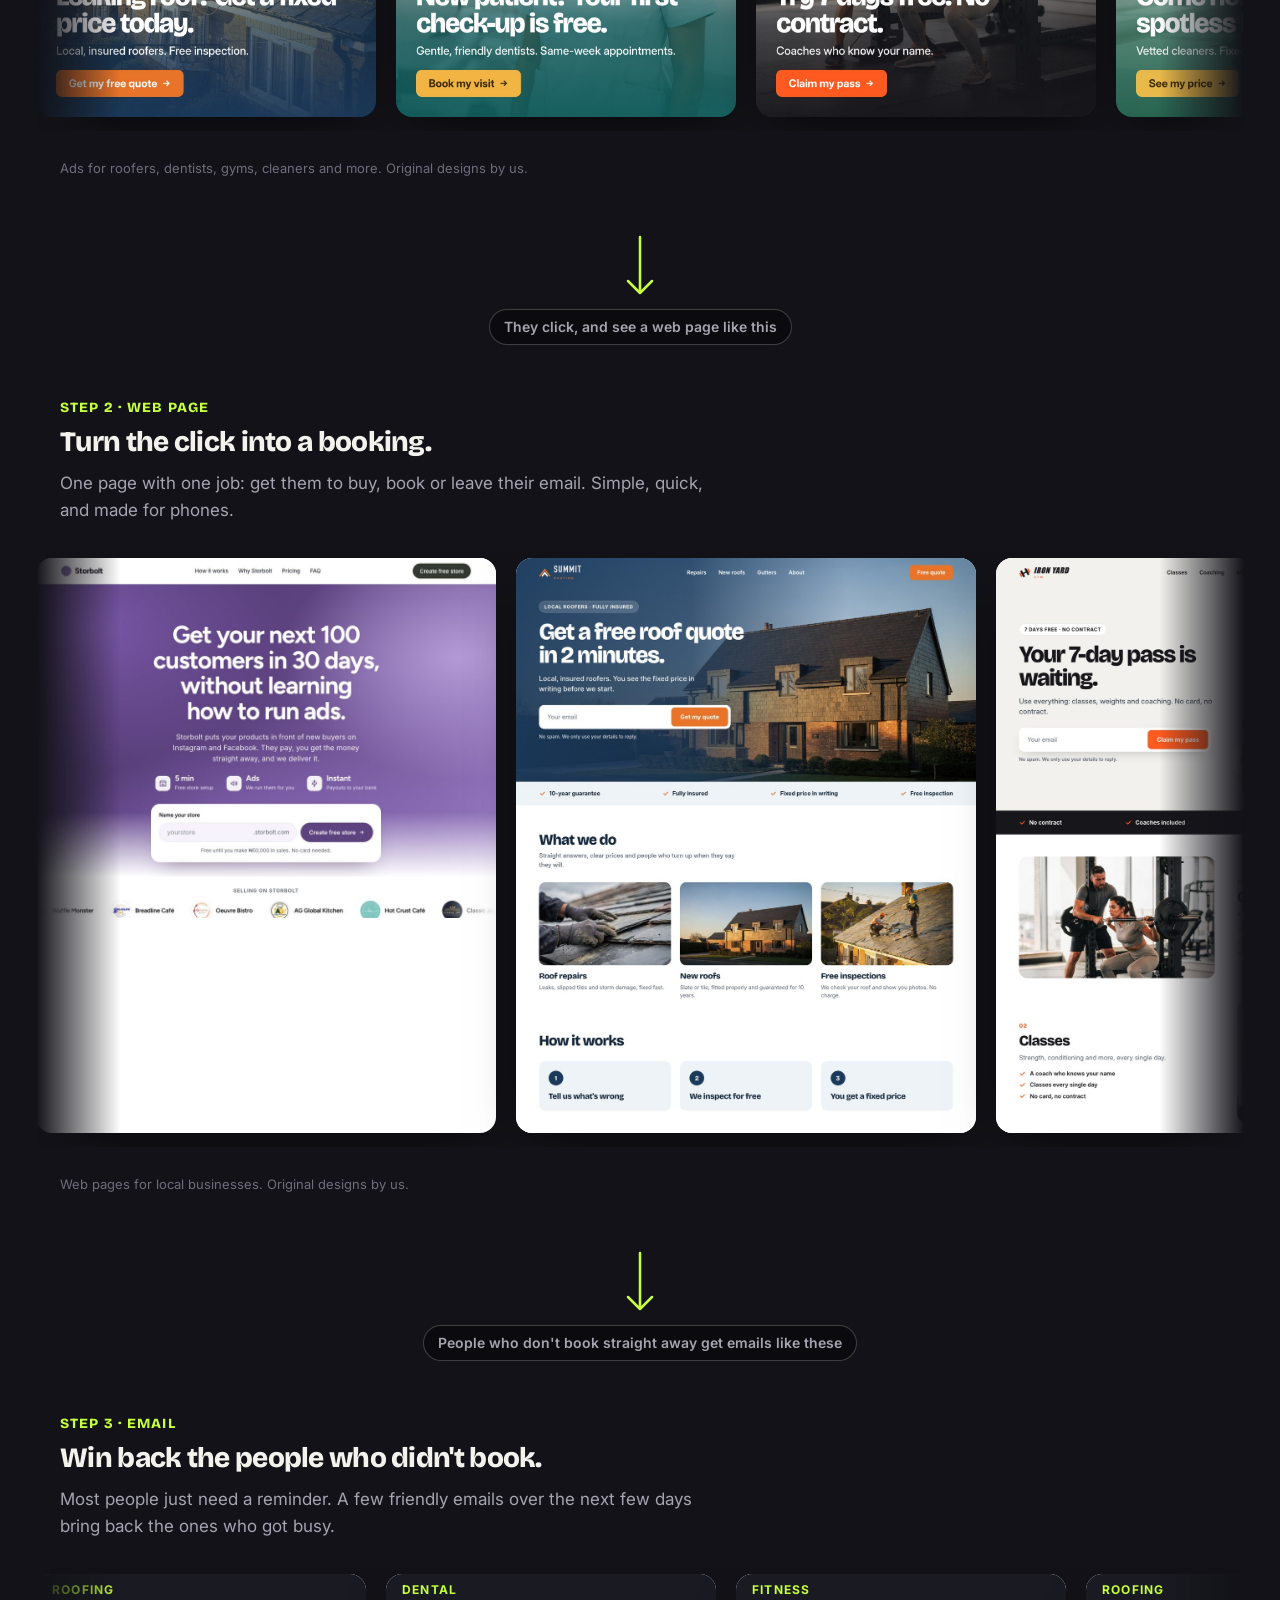
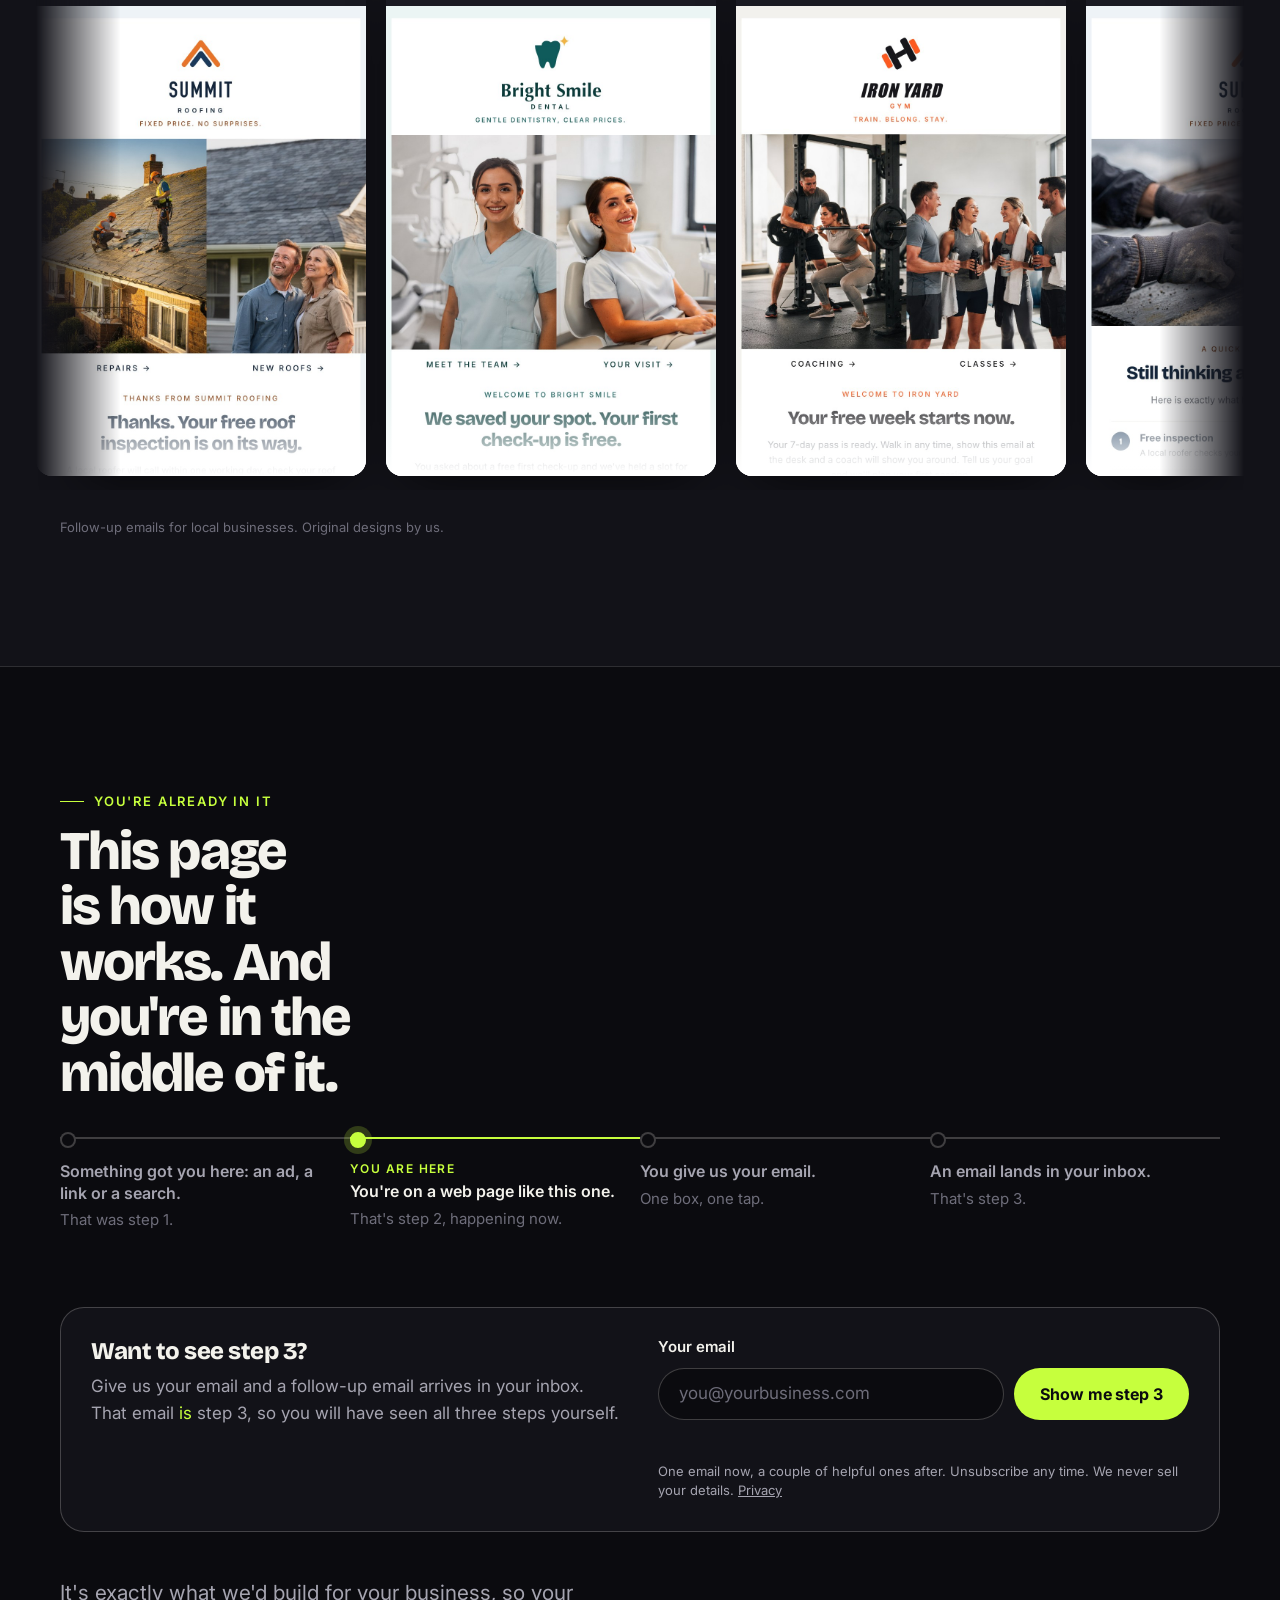
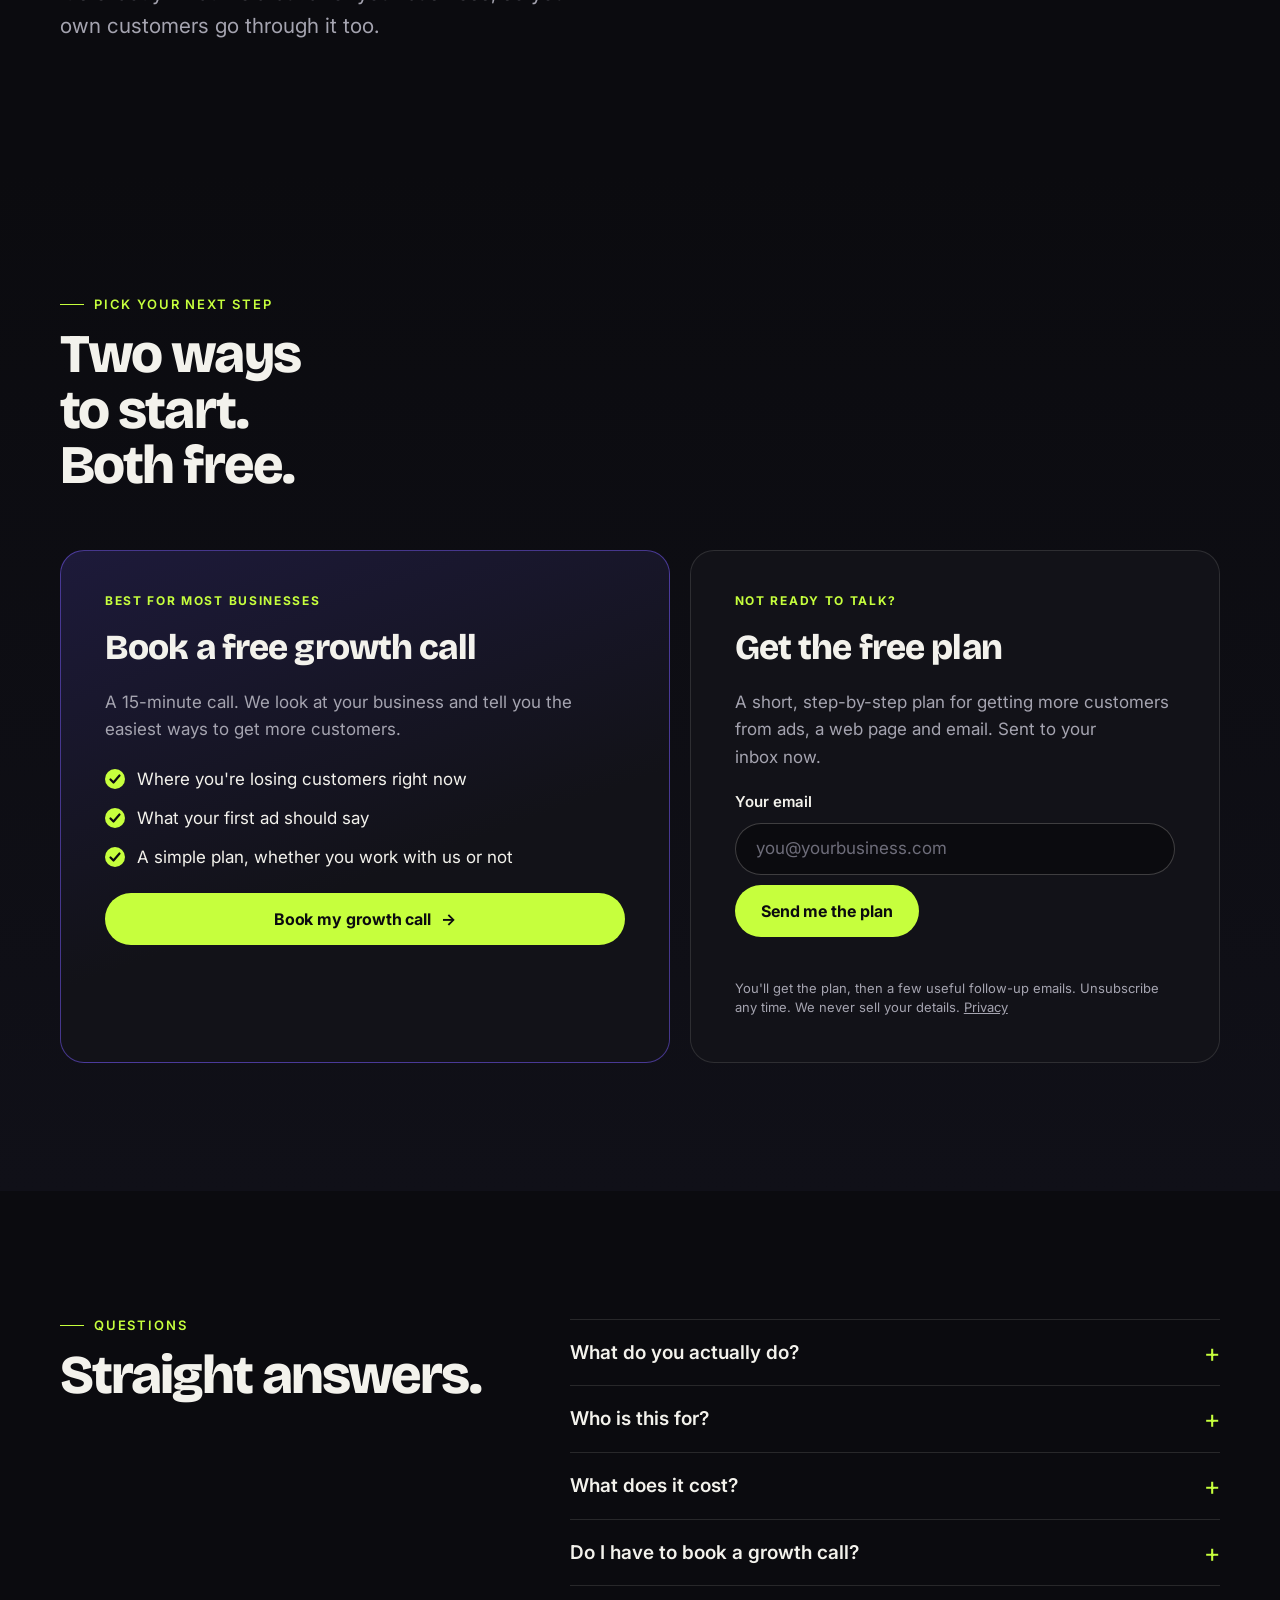
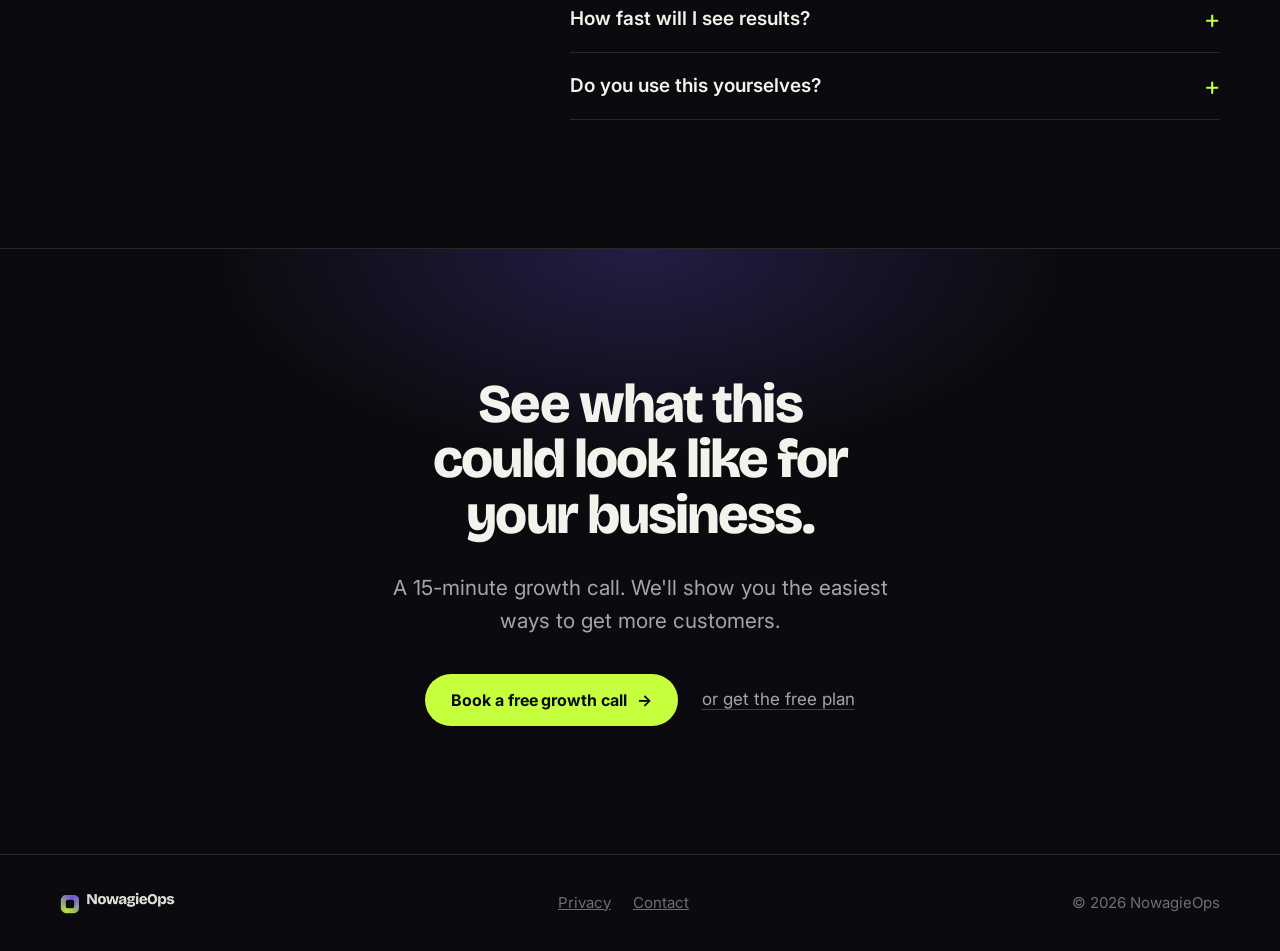
==== commit 8a41869b: "Rename the call to 'free growth call'; clicking it opens a form (business name + email, ready for mo" ====
--- a/index.html
+++ b/index.html
@@ -4,7 +4,7 @@
 <meta charset="utf-8">
 <meta name="viewport" content="width=device-width, initial-scale=1">
 <title>NowagieOps — Get more customers booking with you</title>
-<meta name="description" content="We make your ads, the web page people see when they click, and the emails that follow up, so more people book with you. Book a free 15-minute call or get the free plan.">
+<meta name="description" content="We make your ads, the web page people see when they click, and the emails that follow up, so more people book with you. Book a free growth call or get the free plan.">
 <meta name="theme-color" content="#0B0B0F">
 <meta property="og:title" content="NowagieOps — Get more customers booking with you">
 <meta property="og:description" content="Ads, a web page and follow-up emails that work together to get local businesses more customers.">
@@ -14,14 +14,14 @@
 <link rel="icon" type="image/png" href="assets/favicon.png">
 <link rel="apple-touch-icon" href="assets/apple-touch-icon.png">
 <link rel="preload" href="assets/fonts/Bricolage.woff2" as="font" type="font/woff2" crossorigin>
-<link rel="stylesheet" href="styles.css?v=20261127d">
+<link rel="stylesheet" href="styles.css?v=20261127f">
 </head>
 <body>
 
 <header class="top">
   <div class="wrap">
     <a class="logo" href="#top" aria-label="NowagieOps home"><img src="assets/logo-wide.png" alt="NowagieOps" width="136" height="26"></a>
-    <button class="btn btn--lime btn--sm" data-book>Book a free call</button>
+    <button class="btn btn--lime btn--sm" data-book>Book a growth call</button>
   </div>
 </header>
 
@@ -32,7 +32,7 @@
     <h1>Get more people <span class="hl">booking with you.</span></h1>
     <p class="lede">We make your ads, the web page people see when they click, and the emails that follow up. You get new customers without chasing anyone.</p>
     <div class="cta-row">
-      <button class="btn btn--lime" data-book>Book a free 15-minute call <span aria-hidden="true">→</span></button>
+      <button class="btn btn--lime" data-book>Book a free growth call <span aria-hidden="true">→</span></button>
       <a class="link" href="#plan" data-plan-link>Not ready to talk? Get the free plan</a>
     </div>
     <p class="micro">No sales talk. No pressure. Even if you don't book, you get a free plan.</p>
@@ -131,14 +131,14 @@
     <div class="offer-grid">
       <article class="card card--main rv">
         <span class="tag">Best for most businesses</span>
-        <h3>Book a free 15-minute call</h3>
-        <p>We look at your business and tell you the easiest ways to get more customers.</p>
+        <h3>Book a free growth call</h3>
+        <p>A 15-minute call. We look at your business and tell you the easiest ways to get more customers.</p>
         <ul class="ticks">
           <li>Where you're losing customers right now</li>
           <li>What your first ad should say</li>
           <li>A simple plan, whether you work with us or not</li>
         </ul>
-        <button class="btn btn--lime" data-book>Book my free call <span aria-hidden="true">→</span></button>
+        <button class="btn btn--lime" data-book>Book my growth call <span aria-hidden="true">→</span></button>
       </article>
 
       <article class="card rv" id="plan">
@@ -170,7 +170,7 @@
       <details><summary>What do you actually do?</summary><p>We make the three things that bring in customers online: the ads, the web page people see when they click, and the emails that follow up. You get one team and one plan, not three different freelancers.</p></details>
       <details><summary>Who is this for?</summary><p>Local businesses that want more bookings or jobs: roofers, plumbers, dentists, gyms, salons, cleaners and similar.</p></details>
       <details><summary>What does it cost?</summary><p>The call and the plan are free. If we work together, we'll give you a price after we understand your business, so you only pay for what fits.</p></details>
-      <details><summary>Do I have to book a call?</summary><p>No. If you'd rather start on your own, the free plan shows you how. Many people read it first and book later.</p></details>
+      <details><summary>Do I have to book a growth call?</summary><p>No. If you'd rather start on your own, the free plan shows you how. Many people read it first and book later.</p></details>
       <details><summary>How fast will I see results?</summary><p>Ads can bring people in within days. The web page and emails get better over the next few weeks as we see what works. We'll tell you honestly what to expect on the call, and we won't promise numbers we can't back up.</p></details>
       <details><summary>Do you use this yourselves?</summary><p>Yes. We use the same approach for our own businesses.</p></details>
     </div>
@@ -180,9 +180,9 @@
 <section class="final">
   <div class="wrap">
     <h2>See what this could look like for your business.</h2>
-    <p class="lede">Fifteen minutes. We'll show you the easiest ways to get more customers.</p>
+    <p class="lede">A 15-minute growth call. We'll show you the easiest ways to get more customers.</p>
     <div class="cta-row">
-      <button class="btn btn--lime" data-book>Book a free 15-minute call <span aria-hidden="true">→</span></button>
+      <button class="btn btn--lime" data-book>Book a free growth call <span aria-hidden="true">→</span></button>
       <a class="link" href="#plan" data-plan-link>or get the free plan</a>
     </div>
   </div>
@@ -198,19 +198,22 @@
   </div>
 </footer>
 
-<div class="stick" id="stick"><button class="btn btn--lime" data-book>Book a free 15-minute call</button></div>
+<div class="stick" id="stick"><button class="btn btn--lime" data-book>Book a free growth call</button></div>
 
 <div class="modal" id="modal" hidden role="dialog" aria-modal="true" aria-labelledby="modal-t">
   <div class="modal-card">
     <button class="modal-x" type="button" data-close aria-label="Close">×</button>
-    <span class="tag eyebrow"><i></i>Free 15-minute call</span>
-    <h3 id="modal-t">Leave your email and we'll send you times.</h3>
+    <span class="tag eyebrow"><i></i>Free growth call · 15 minutes</span>
+    <h3 id="modal-t">Tell us about your business.</h3>
     <form class="form" data-form="call-request" novalidate>
-      <label for="email-call">Your email</label>
-      <div class="field">
+      <div class="stack">
+        <label for="biz-call">Business name</label>
+        <input id="biz-call" name="business" type="text" autocomplete="organization" placeholder="Your business name" required>
+        <!-- more questions go here -->
+        <label for="email-call">Your email</label>
         <input id="email-call" name="email" type="email" inputmode="email" autocomplete="email" placeholder="you@yourbusiness.com" required>
         <input class="hp" type="text" name="website" tabindex="-1" autocomplete="off" aria-hidden="true">
-        <button class="btn btn--lime" type="submit">Send me times</button>
+        <button class="btn btn--lime" type="submit">Request my growth call</button>
       </div>
       <p class="err" role="alert" aria-live="polite"></p>
       <p class="fine">We'll reply with a few times that suit you. <a href="privacy.html">Privacy</a></p>
@@ -218,7 +221,7 @@
   </div>
 </div>
 
-<script src="config.js?v=20261127d"></script>
-<script src="app.js?v=20261127d" defer></script>
+<script src="config.js?v=20261127f"></script>
+<script src="app.js?v=20261127f" defer></script>
 </body>
 </html>
--- a/styles.css
+++ b/styles.css
@@ -244,3 +244,13 @@
 .trail li.done::before { background: var(--lime); border-color: var(--lime); box-shadow: 0 0 0 6px rgba(198, 255, 61, .2); }
 .trail li.done small { color: var(--muted); }
 @media (max-width: 760px) { .step3 { grid-template-columns: 1fr; padding: 22px; gap: 20px; } }
+
+/* multi-field form */
+.stack { display: grid; gap: 8px; }
+.stack label { margin-top: 6px; }
+.stack input[type=text], .stack input[type=email], .stack input[type=tel], .stack select, .stack textarea { width: 100%; min-height: 52px; padding: 0 20px; border-radius: 14px; border: 1px solid var(--line-2); background: var(--bg); color: var(--text); font: inherit; }
+.stack textarea { min-height: 96px; padding: 14px 20px; resize: vertical; }
+.stack input::placeholder, .stack textarea::placeholder { color: var(--faint); }
+.stack input:focus-visible, .stack select:focus-visible, .stack textarea:focus-visible { border-color: var(--lime); outline-offset: 2px; }
+.stack .btn { margin-top: 10px; justify-self: start; }
+.ok a { color: var(--lime); }
